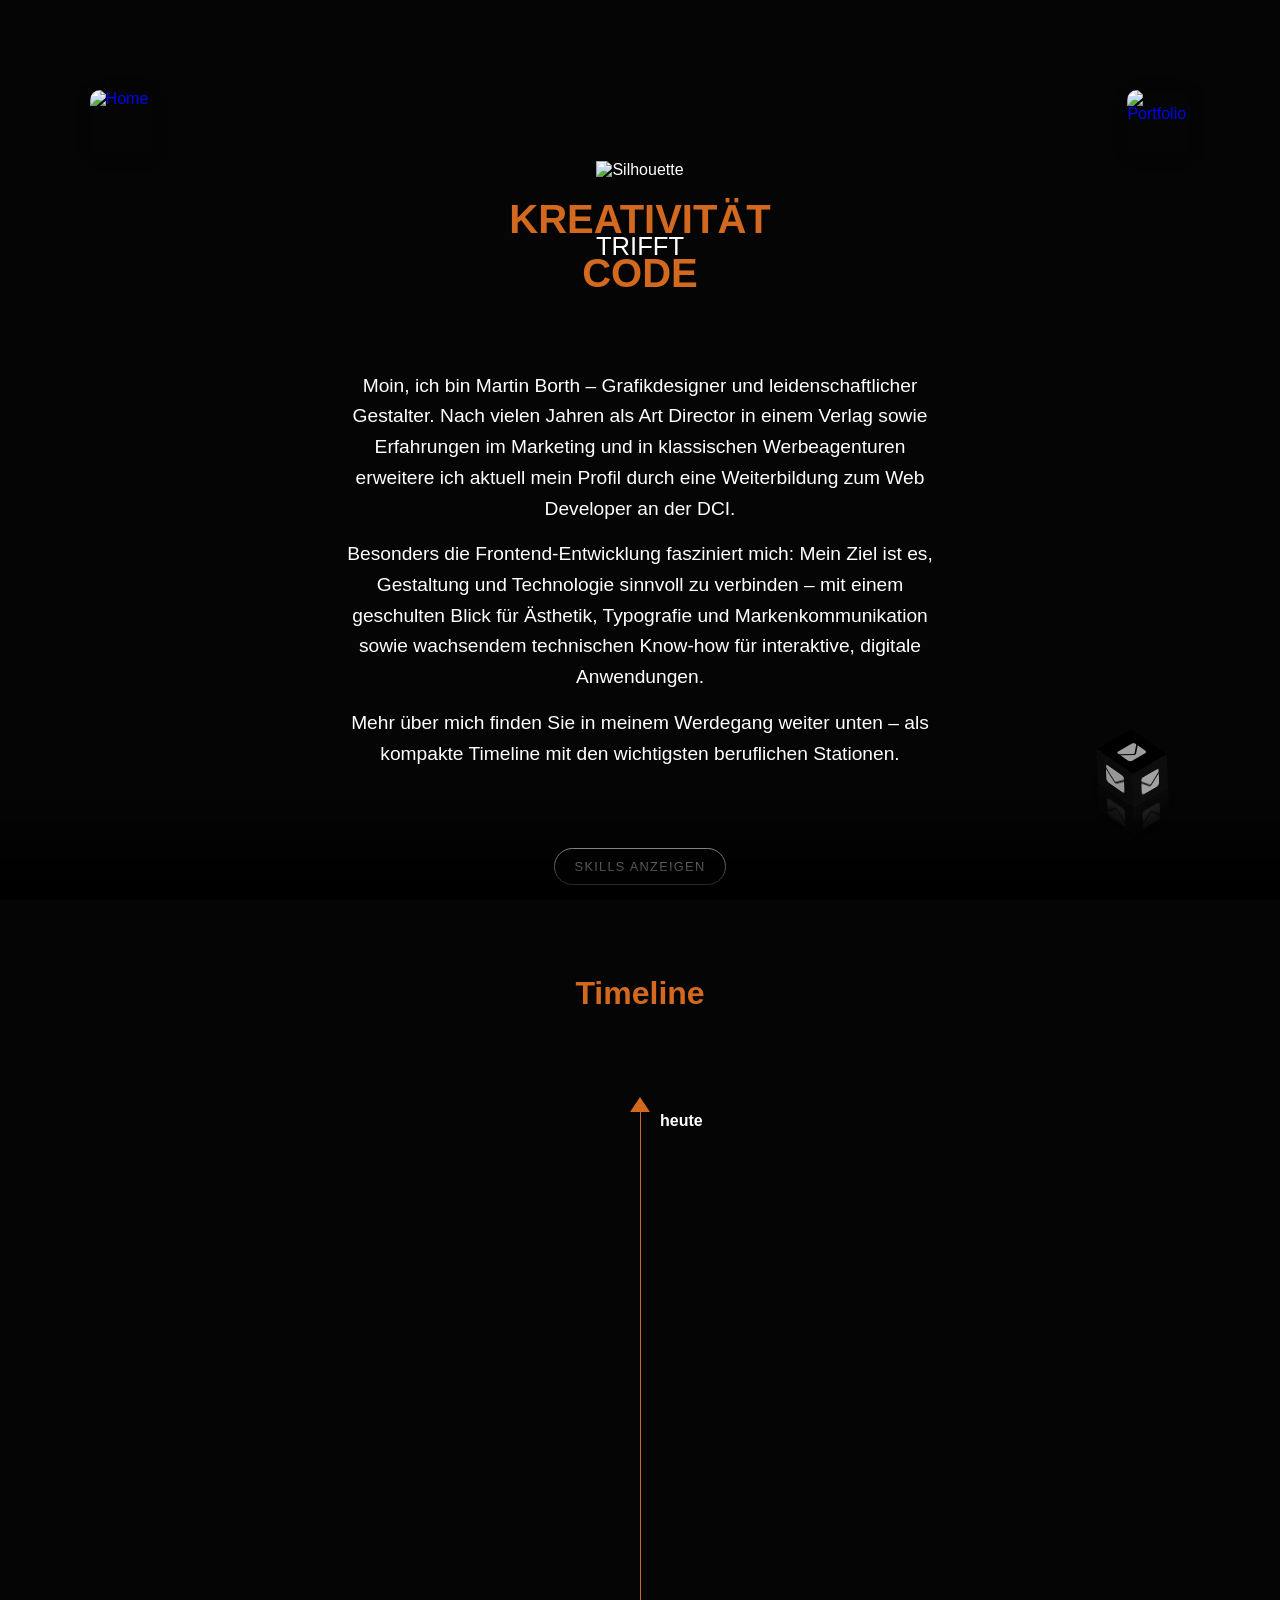
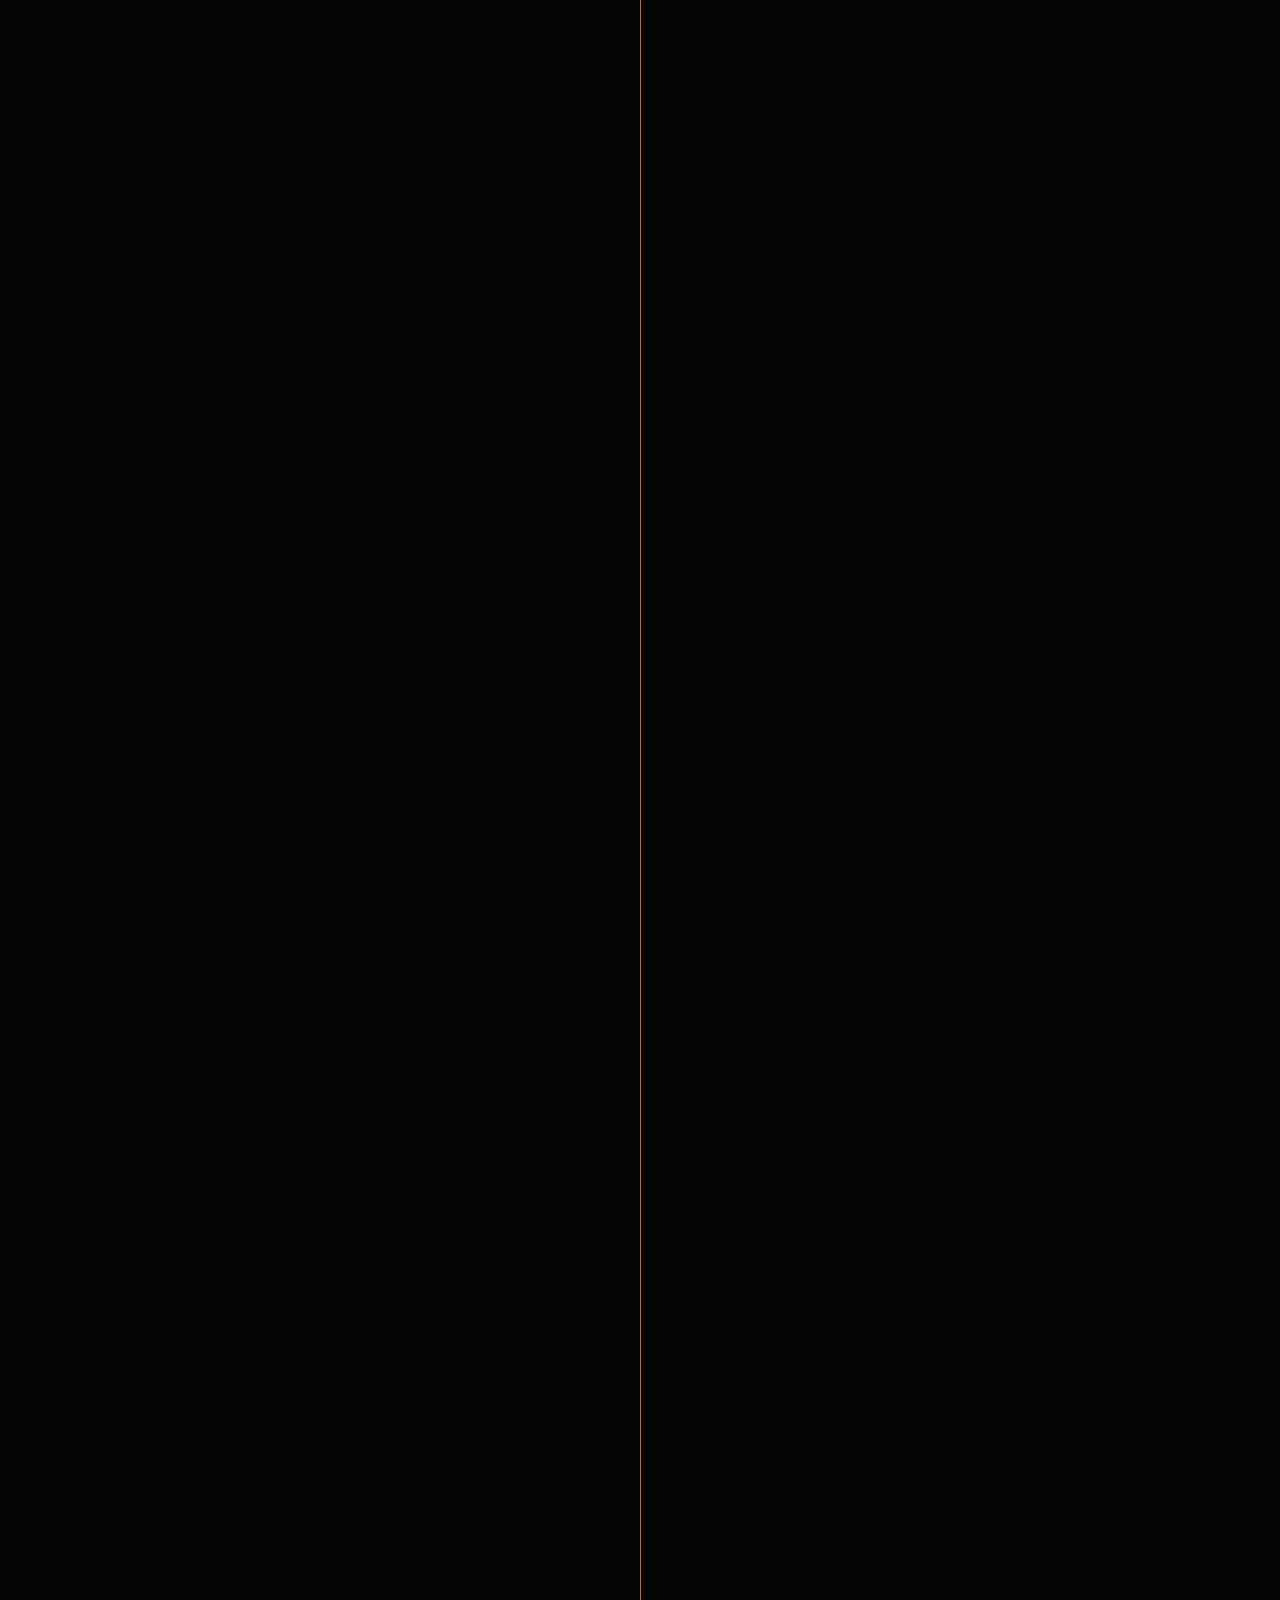
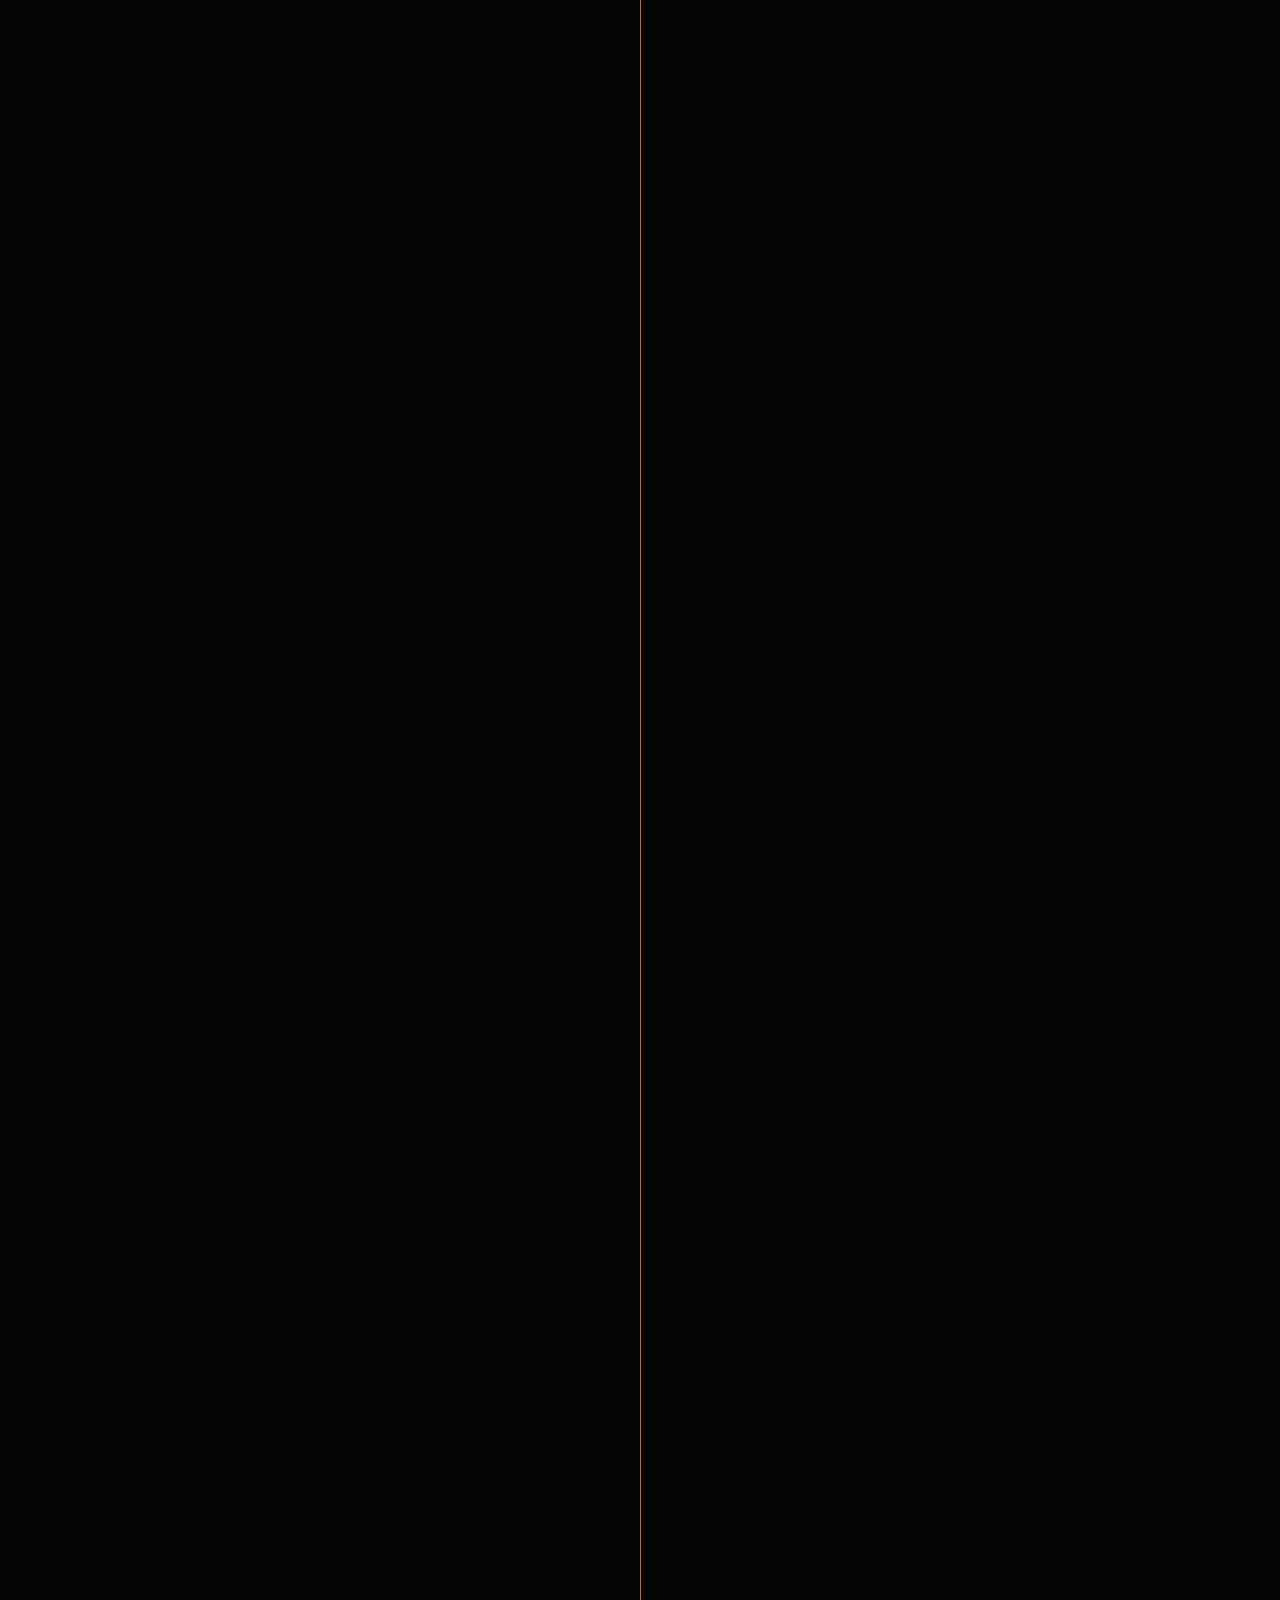
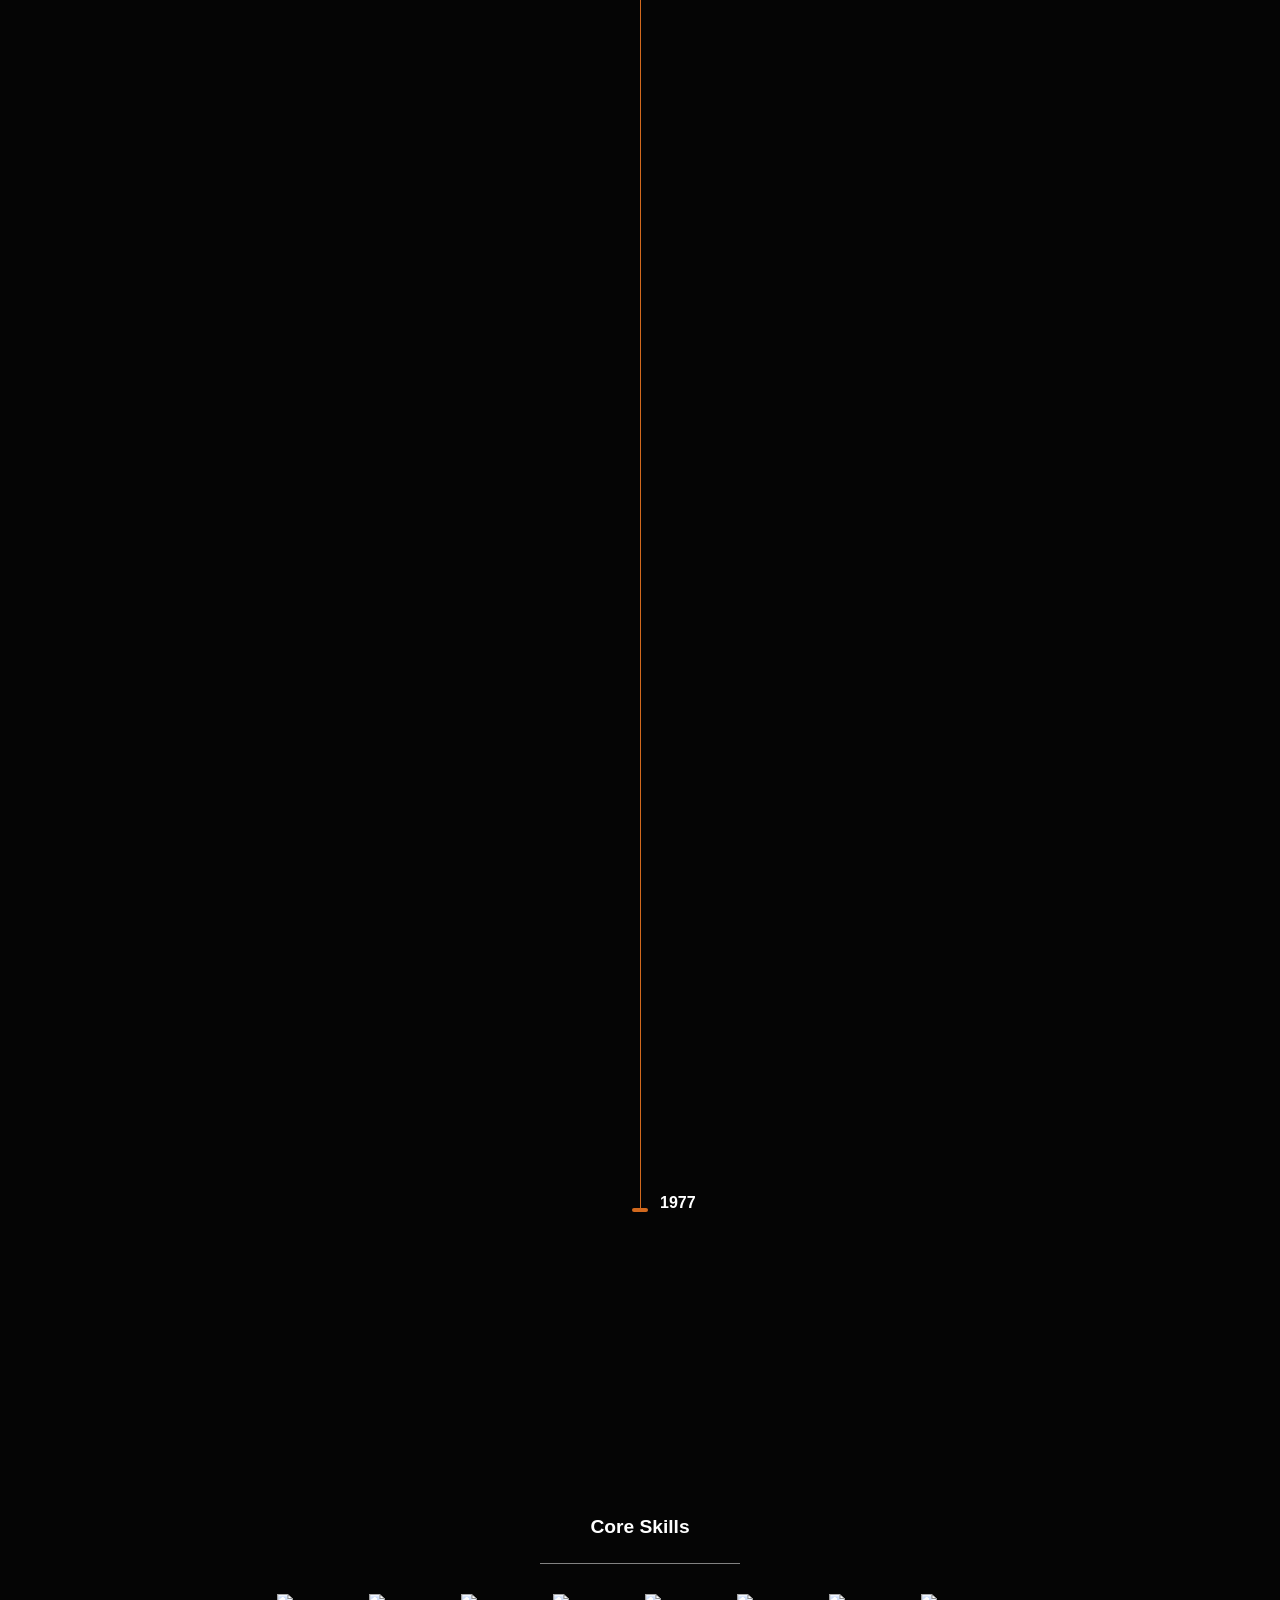
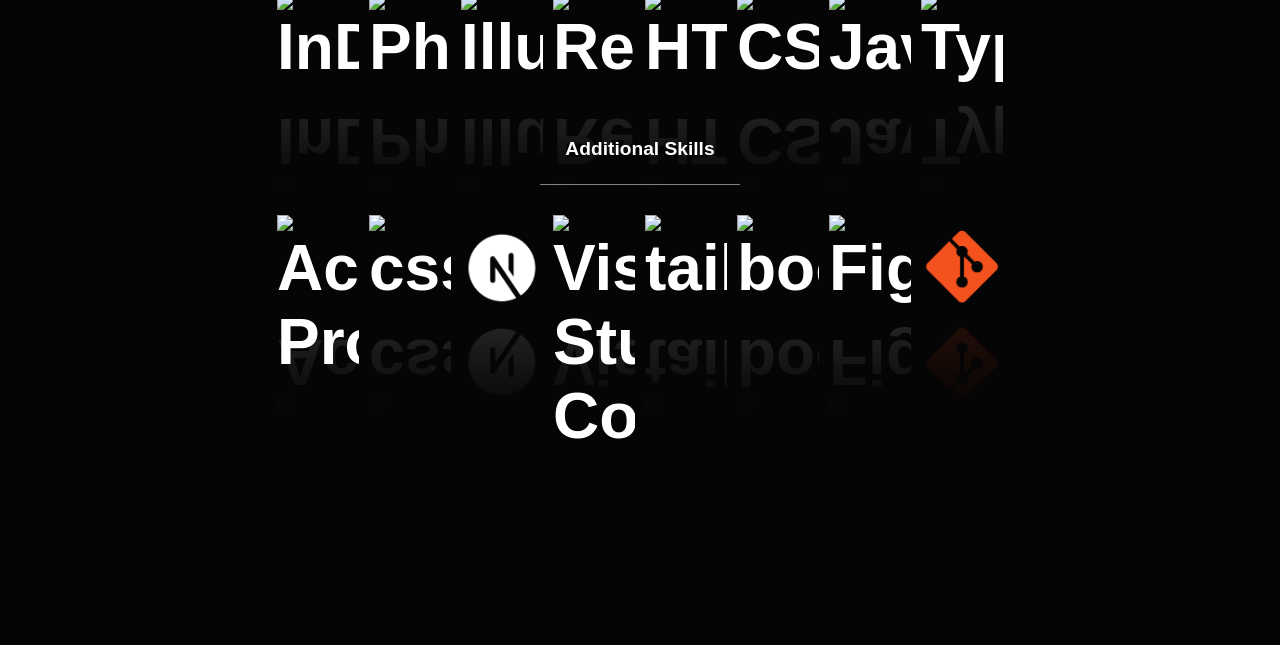
==== about.html @ bb8b51d9 "skills" ====
<!DOCTYPE html>
<html lang="de">

<head>
    <meta charset="UTF-8" />
    <meta name="viewport" content="width=device-width, initial-scale=1.0, maximum-scale=1.0, user-scalable=no">
    <title>Über mich</title>
    <link rel="stylesheet" href="about.css">
    <link href="https://fonts.googleapis.com/icon?family=Material+Icons" rel="stylesheet">
    <link rel="icon" type="image/png" href="assets/favicon.png" sizes="64x64">
    <link rel="stylesheet" href="https://cdnjs.cloudflare.com/ajax/libs/font-awesome/6.5.1/css/all.min.css">
    <script src="cursor-follower.js" defer></script>

</head>

<body>
    <header>
        <nav>
            <a href="index.html">
                <div class="corner-button top-left">
                    <img src="./assets/home-button.png" alt="Home" />
                </div>
            </a>
            <a href="portfolio.html">
                <div class="corner-button top-right">
                    <img src="./assets/portfolio-button.png" alt="Portfolio" />
                </div>
            </a>
        </nav>
    </header>
    <div class="about-header">
        <div class="silhouette-container">
            <img src="./assets/siluette.png" alt="Silhouette" style="width: 22%; height: auto;" />
            <i class="creative-icon material-icons"
                style="animation: bubble-up-right 3s ease-out 0.2s infinite;">brush</i>
            <i class="creative-icon material-icons"
                style="animation: bubble-up-left 2.8s ease-out 0.5s infinite;">palette</i>
            <i class="creative-icon material-icons"
                style="animation: bubble-up-center 3.2s ease-out 0.8s infinite;">lightbulb</i>
            <i class="creative-icon material-icons"
                style="animation: bubble-up-right 3.5s ease-out 1.1s infinite;">code</i>
            <i class="creative-icon material-icons"
                style="animation: bubble-up-left 2.9s ease-out 1.4s infinite;">design_services</i>
            <i class="creative-icon material-icons"
                style="animation: bubble-up-center 3.3s ease-out 1.7s infinite;">psychology</i>
            <i class="creative-icon material-icons"
                style="animation: bubble-up-right 3.1s ease-out 2.0s infinite;">auto_awesome</i>
            <i class="creative-icon material-icons"
                style="animation: bubble-up-left 3.4s ease-out 2.3s infinite;">emoji_objects</i>
            <i class="creative-icon material-icons"
                style="animation: bubble-up-right 2s ease-out 0.1s infinite; font-size: 20px;">brush</i>
            <i class="creative-icon material-icons"
                style="animation: bubble-up-left 1.8s ease-out 0.3s infinite; font-size: 18px;">palette</i>
            <i class="creative-icon material-icons"
                style="animation: bubble-up-center 2.2s ease-out 0.5s infinite; font-size: 22px;">lightbulb</i>
            <i class="creative-icon material-icons"
                style="animation: bubble-up-far-right 1.9s ease-out 0.7s infinite; font-size: 19px;">code</i>
            <i class="creative-icon material-icons"
                style="animation: bubble-up-far-left 2.1s ease-out 0.9s infinite; font-size: 21px;">design_services</i>
            <i class="creative-icon material-icons"
                style="animation: bubble-diagonal-right 1.7s ease-out 1.1s infinite; font-size: 17px;">psychology</i>
            <i class="creative-icon material-icons"
                style="animation: bubble-diagonal-left 2.3s ease-out 1.3s infinite; font-size: 23px;">auto_awesome</i>
            <i class="creative-icon material-icons"
                style="animation: bubble-up-right 1.6s ease-out 1.5s infinite; font-size: 16px;">emoji_objects</i>
            <i class="creative-icon material-icons"
                style="animation: bubble-up-left 2.4s ease-out 1.7s infinite; font-size: 24px;">create</i>
            <i class="creative-icon material-icons"
                style="animation: bubble-up-center 1.5s ease-out 1.9s infinite; font-size: 15px;">color_lens</i>
            <i class="creative-icon material-icons"
                style="animation: bubble-up-far-right 2.5s ease-out 2.1s infinite; font-size: 25px;">web</i>
            <i class="creative-icon material-icons"
                style="animation: bubble-up-far-left 1.4s ease-out 2.3s infinite; font-size: 14px;">devices</i>
            <i class="creative-icon material-icons"
                style="animation: bubble-diagonal-right 2.6s ease-out 2.5s infinite; font-size: 26px;">format_paint</i>
            <i class="creative-icon material-icons"
                style="animation: bubble-diagonal-left 1.3s ease-out 2.7s infinite; font-size: 13px;">camera</i>
            <i class="creative-icon material-icons"
                style="animation: bubble-up-right 2.7s ease-out 2.9s infinite; font-size: 27px;">photo_camera</i>
            <i class="creative-icon material-icons"
                style="animation: bubble-up-left 1.2s ease-out 3.1s infinite; font-size: 12px;">style</i>
            <i class="creative-icon material-icons"
                style="animation: bubble-up-center 2.8s ease-out 3.3s infinite; font-size: 28px;">layers</i>
            <i class="creative-icon material-icons"
                style="animation: bubble-up-far-right 1.1s ease-out 3.5s infinite; font-size: 11px;">architecture</i>
            <i class="creative-icon material-icons"
                style="animation: bubble-up-far-left 2.9s ease-out 3.7s infinite; font-size: 29px;">grid_view</i>
            <i class="creative-icon material-icons"
                style="animation: bubble-diagonal-right 1s ease-out 3.9s infinite; font-size: 10px;">view_quilt</i>
            <i class="creative-icon material-icons"
                style="animation: bubble-up-right 1.8s ease-out 0.2s infinite; font-size: 22px;">rocket_launch</i>
            <i class="creative-icon material-icons"
                style="animation: bubble-up-left 2.1s ease-out 0.4s infinite; font-size: 19px;">mood</i>
            <i class="creative-icon material-icons"
                style="animation: bubble-up-center 1.7s ease-out 0.6s infinite; font-size: 21px;">military_tech</i>
            <i class="creative-icon material-icons"
                style="animation: bubble-up-far-right 2.2s ease-out 0.8s infinite; font-size: 18px;">compost</i>
            <i class="creative-icon material-icons"
                style="animation: bubble-up-far-left 1.9s ease-out 1.0s infinite; font-size: 23px;">emoji_symbols</i>
            <i class="creative-icon material-icons"
                style="animation: bubble-diagonal-right 2.3s ease-out 1.2s infinite; font-size: 20px;">bomb</i>
            <i class="creative-icon material-icons"
                style="animation: bubble-diagonal-left 1.6s ease-out 1.4s infinite; font-size: 17px;">candlestick_chart</i>
            <i class="creative-icon material-icons"
                style="animation: bubble-up-right 2.4s ease-out 1.6s infinite; font-size: 24px;">fingerprint</i>
            <i class="creative-icon material-icons"
                style="animation: bubble-up-left 1.5s ease-out 1.8s infinite; font-size: 16px;">power_settings_new</i>
        </div>

        <h2 class="head1">KREATIVITÄT</h2>
        <h2 class="head2">TRIFFT</h2>
        <h2 class="head3">CODE</h2>
        <p class="text1">
            Moin, ich bin Martin Borth – Grafikdesigner und leidenschaftlicher Gestalter.
            Nach vielen Jahren als Art Director in einem Verlag sowie Erfahrungen im Marketing und in klassischen
            Werbeagenturen erweitere ich aktuell mein Profil durch eine Weiterbildung zum Web Developer an der DCI.
        </p>

        <p class="text2">
            Besonders die Frontend-Entwicklung fasziniert mich: Mein Ziel ist es, Gestaltung und Technologie sinnvoll zu
            verbinden – mit einem geschulten Blick für Ästhetik, Typografie und Markenkommunikation sowie wachsendem
            technischen Know-how für interaktive, digitale Anwendungen.
        </p>

        <p class="text3">
            Mehr über mich finden Sie in meinem Werdegang weiter unten – als kompakte Timeline mit den wichtigsten
            beruflichen Stationen.
        </p>

        <button id="skillsbtn" class="nav-button">Skills anzeigen</button>
    </div>
    <div class="button-container">
        <ul class="social-icons">
            <li style="--clr:#ffffff;">
                <a href="mailto:grafikmartin@gmail.com?subject=Anfrage%20von%20deiner%20Website" target="_blank">
                    <span><i class="fa-solid fa-envelope"></i></span>
                    <span><i class="fa-solid fa-envelope"></i></span>
                    <span><i class="fa-solid fa-envelope"></i></span>
                </a>
            </li>
        </ul>

    </div>

    <div class="email-tooltip">E-Mail</div>
    <div class="timeline-container">
        <h3 class="HeadlineTimeline">Timeline</h3>
        <div class="timeline">

            <div class="year-marker year-2025">heute</div>
            <div class="year-marker year-1977">1977</div>

            <!-- Karten auf der linken Seite -->

            <div class="timeline-card timeline-card-fixed card-left card-1">
                <h2>2024-2025</h2>
                <img src="assets/about/fill_200x200_bp1636363104_DCI__logo_wordmark_blue.png" style="width: 120px;"
                    class="dci-logo">
                <p style="margin-top: 10px;"> <strong>Ausbildung zum Web Developer</strong><br> <span
                        style="color: rgba(255, 255, 255, 0.5);">
                        DCI – Digital Career Institute GmbH, Vulkanstraße 1, 10367 Berlin<br>
                    </span><br>Derzeit absolviere ich eine 14-monatige Weiterbildung in Webentwicklung mit
                    Fokus auf HTML, CSS, JavaScript, React, Node.js und Datenbanken. Zusätzlich erweitere ich meine
                    Kenntnisse in Backend-Entwicklung, DevOps, Soft Skills und Englisch – mit dem
                    Ziel, Design und Technologie nachhaltig zu verbinden.</p>
            </div>

            <div class="timeline-card timeline-card-fixed card-left card-3">
                <h2>2004-2021</h2>
                <img src="assets/about/go-presse.png" style="width: 120px;border-radius: 5px" class="go!-presse-logo">
                <p style="margin-top: 10px;"><strong>Art Director | Grafikdesign für Printmedien</strong><br>


                    <span style="color: rgba(255, 255, 255, 0.5);">
                        go! pressebüro & verlag gmbh <br> (vereinfacht
                        go! presse) <br>Rothenbaumchaussee 27, 20148 Hamburg<br>
                    </span><br>
                    2004 begann ich als Grafikdesigner bei go!&nbsp;presse, einem Verlag, der sich auf hochwertige
                    Kundenmagazine im Luxussegment spezialisiert hat.
                    später zum Art Director auf und übernahm die Leitung der Grafikabteilung. Während meiner 17 Jahre
                    dort war ich verantwortlich für die Gestaltung und Umsetzung unterschiedlichster Printprodukte – von
                    redaktionellen Magazinen bis zu eigenständigen Produktlinien. Zu meinen Aufgaben gehörten: <br>
                    • Konzeption, Layout und Reinzeichnung von Kunden- und Kioskpublikationen <br>
                    • Fotografie (Produkte, Events, redaktionelle Inhalte) <br>
                    • Entwicklung kompletter Markenauftritte: CI, Verpackung, Printprodukte <br>
                    • Bildbearbeitung und Druckvorbereitung <br>
                    • Gestaltung von Werbemitteln und Sonderpublikationen <br>
                    • Strategische Verantwortung für die visuelle Markenführung <br>
                    • Organisation interner Abläufe, Zeitmanagement und Produktionsplanung <br>
                    • Leitung im Zeitmanagment <br>
                    Ein besonderes Highlight war meine Arbeit an der SAVOIR-VIVRE, einem bundesweit vertriebenen Genuss-
                    und Reisemagazin, für das ich sowohl gestalterisch als auch konzeptionell maßgeblich
                    GTAverantwortlich war. Diese Position hat mein
                    kreatives, technisches und organisatorisches Profil entscheidend geprägt.
                </p>
            </div>

            <div class="timeline-card timeline-card-fixed card-left card-5">
                <h2>2000-2003</h2>
                <img src="assets/about/1603969096.exhibitor.htk-academy.jpg" style="width: 120px;border-radius: 5px"
                    class="htk-logo">
                <p style="margin-top: 10px;"><b>Grafik-Design-Student</b> <br>


                    <span style="color: rgba(255, 255, 255, 0.5);">
                        Hamburger Technische Kunstschule,
                        Oehleckerring 32, 22419 Hamburg.<br>

                        (früher Adenauerallee 32)<br>
                    </span><br>
                    In meinem Grafikdesign-Studium für Kommunikation und
                    Illustration setzte ich mich intensiv mit visueller Gestaltung auseinander. Ich lernte,
                    konzeptionell zu denken, starke Designs zu entwickeln und Botschaften visuell klar zu kommunizieren.

                    Der Fokus lag auf Typografie, Layout, Corporate Design, Illustration und digitaler Mediengestaltung.
                    Ich arbeitete mit verschiedenen Gestaltungsprogrammen, entwickelte Markenidentitäten und gestaltete
                    Print- sowie digitale Medien.

                    Im Bereich Illustration experimentierte ich mit verschiedenen Techniken – von Handzeichnung bis zur
                    digitalen Umsetzung. Kreative Konzepte und Storytelling spielten dabei eine große Rolle.

                    Neben praktischen Projekten beschäftigte ich mich mit Designtheorie, Wahrnehmungspsychologie und
                    Medientechnik. Durch regelmäßige Präsentationen und Feedbackrunden entwickelte ich meine
                    gestalterischen Fähigkeiten und mein Verständnis für visuelle Kommunikation kontinuierlich weiter.
                </p>
            </div>

            <div class="timeline-card timeline-card-fixed card-left card-7">
                <h2>1997-1998</h2>
                <img src="assets/about/bw-logo-auf-blau.png" style="width: 150px;border-radius: 5px" class="bw-logo">
                <p style="margin-top: 10px;"><b>Wehrdienst</b> <br><br> Während meines 10-monatigen Wehrdienstes bei der
                    Bundeswehr war ich auf dem Fliegerhorst Laage beim Jagdgeschwader 73 „Steinhoff“ stationiert . Dort
                    hatte ich die Gelegenheit, für die Geschwaderzeitschrift zu arbeiten und ein großes Bühnenbild für
                    einen Offiziersball zu malen.</p>
            </div>

            <div class="timeline-card timeline-card-fixed card-left card-9" style="width: 280px;">
                <h2>bis 1994</h2>
                <img src="assets/about/DEU_Stralsund_COA.svg.png" style="width: 75px;" class="stralsund-wappen">
                <p style="margin-top: 10px;"> <b>Kind- und Schulzeit</b> <br>
                    <span style="color: rgba(255, 255, 255, 0.5);">
                        Stralsund
                    </span><br>
                    <br>Ich wuchs in Stralsund auf – einer Stadt, die ich bis heute als die schönste der Welt betrachte.
                    Meine Kindheit in den letzten Jahren der DDR war geprägt von einem besonderen Lebensgefühl, in dem
                    Gemeinschaft, Kreativität im Alltag und ein bewusster Umgang mit Ressourcen selbstverständlich
                    waren. Die Wendezeit habe ich bewusst miterlebt – mit all ihren Veränderungen und neuen
                    Möglichkeiten. Nach meiner Realschule war für mich klar: Ich möchte neue Wege gehen und meine
                    kreative Leidenschaft weiterverfolgen.
                </p>
            </div>

            <!-- Karten auf der rechten Seite -->
            <div class="timeline-card timeline-card-fixed card-right card-2">
                <h2>2021-2024</h2>
                <img src="assets/about/areto_Punktlogo-weiss-rot-rgb-2000x529-1.png" style="width: 100px;"
                    class="areto-logo">
                <p style="margin-top: 10px;"><b>Marketing Manager</b><br>

                    <span style="color: rgba(255, 255, 255, 0.5);">
                        areto consulting gmbh, <br>Schanzenstraße 6-20, 51063 Köln <br>
                    </span><br>
                    Bei areto – einem BI-Beratungsunternehmen – war ich im Marketingteam für die Gestaltung CI-konformer
                    Kommunikationsmittel zuständig – von Print bis
                    Digital.
                    Aufgaben: <br>

                    • Entwicklung und Pflege der Corporate Identity für die gesamte Firmengruppe <br> • Gestaltung von
                    Eventgrafiken, Präsentationen, Merchandising-Artikeln <br> • Umsetzung von Designkonzepten für
                    Print,
                    Digital & Social Media • Gestaltung von Eventgrafiken,
                    Präsentationen, Merchandising-Artikeln <br> • Umsetzung von Designkonzepten für Print, Digital &
                    Social Media <br> • Unterstützung strategischer Markenentscheidungen durch visuelle Konzepte</span>
                </p>
            </div>

            <div class="timeline-card timeline-card-fixed card-right card-4">
                <h2>2004</h2>
                <img src="assets/about/go_agentur_f_r_integriertes_marketing_ag_logo.jpeg"
                    style="width: 120px;border-radius: 5px" class="go!-agentur-logo">
                <p style="margin-top: 10px;"><b>Junjor Grafiker</b> <br>
                    <span style="color: rgba(255, 255, 255, 0.5);">
                        go! agentur für integriertes marketing,
                        Friedensallee 120, 22763 Hamburg <br>
                    </span><br>
                    In einer klassischen Werbeagentur war ich für die visuelle Umsetzung kreativer Konzepte
                    verantwortlich. <br>
                    Aufgaben: <br>
                    • Gestaltung von Anzeigen, Broschüren, Flyern, Plakaten und digitalen Werbemitteln
                    • Layoutentwicklung gemäß bestehender Corporate Designs
                </p>
            </div>
            <div class="timeline-card timeline-card-fixed card-right card-6">
                <h2>1999-2000</h2>
                <img src="assets/about/Bildschirmfoto vom 2025-03-08 13-57-48.png"
                    style="width: 150px;border-radius: 5px; border: 1px solid rgb(255, 255, 255, 0.5);"
                    class="wp-agentur-logo">
                <p style="margin-top: 10px;"><b>Mediengestalter</b> <br> <span style="color: rgba(255, 255, 255, 0.5);">
                        WP Werbung, <br>Jasmunder Str. 8, <br> 18551 Lohme
                        (auf
                        Rügen)
                    </span><br><br>
                    In dieser Werbeagentur sammelte ich erste berufliche Erfahrungen in klassischem Grafikdesign und
                    Werbetechnik. <br>
                    Aufgaben: <br>
                    • Gestaltung von Speisekarten, Broschüren, Flyern
                    • Entwicklung von Werbemitteln (Banner, Fahrzeugbeschriftung, Schilder) <br>
                    • Erstellung von Druckdaten und Begleitung der Produktion
                    • Mitarbeit bei der Montage von Werbeflächen vor Ort</p>
            </div>

            <div class="timeline-card timeline-card-fixed card-right card-8">
                <h2>1994-1997</h2>
                <a href="https://www.bsz-eoplauen.de/" target="_blank" rel="noopener noreferrer">
                    <img src="assets/about/bsz-eoplauen.png" style="width: 150px; border-radius: 5px;"
                        class="eo-plauen-logo">
                </a>

                <p style="margin-top: 10px;"> <b> Ausbildung GTA / Schüler</b> <br> <span
                        style="color: rgba(255, 255, 255, 0.5);">
                        BSZ eo Plauen, <br> Uferstraße 8, 08527 Plauen
                    </span><br><br>
                    Ich absolvierte die Ausbildung zum Gestaltungstechnischen Assistenten (GTA) – Schwerpunkt Grafik
                    an einer Berufsfachschule. Während der Ausbildung erlernte ich Typografie, die Grundlagen
                    Layoutgestaltung des sowie Grafikdesigns, digitale und klassische Illustration. Ein besonderer
                    Fokus lag auf der Mediengestaltung für Print und digitale Anwendungen, einschließlich
                    Bildbearbeitung,
                    Druckvorstufe und Corporate Design. Zudem erhielt ich eine fundierte Ausbildung in Drucktechnik,
                    Werbegestaltung und visueller Kommunikation. An derselben Schule war ich zudem Schüler des
                    Fachabiturs mit dem Schwerpunkt Gestaltung, wodurch ich mein theo-
                    retisches Wissen in Design und Medien vertiefen konnte.<br></p>
            </div>

            <div class="timeline-card timeline-card-fixed card-right card-10"
                style="width: 280px; border: 1px solid rgb(255, 255, 255, 0.5);">
                <h2>1977</h2>
                <img src="assets/about/Flag_of_East_Germany.svg.png"
                    style="width: 150px; border-radius: 5px;  border: 1px solid rgb(255, 255, 255, 0.5);"
                    class="ddr-fahne"><br>
                <span>
                    <p style="color: rgba(255, 255, 255, 0.5); display: inline-block;">Guben
                        (Brandenburg), <br>Wohnort war bis 1984 Cottbus </p>
                </span><br><br>

                <p>Geboren in eine spannende Zeit.</p>
            </div>

        </div>
    </div>


    <section class="skills-section">



        <h3 class="skills-text">Core Skills</h3>
        <div class="skills">

            <div class="box" id="Logo1"><span><img src="./assets/techniken/InDesign.png" alt="InDesign"></span>
            </div>
            <div class="box" id="Logo2"><span><img src="./assets/techniken/PhotoShop.png " alt="PhotoShop"></span>
            </div>
            <div class="box" id="Logo3"><span><img src="./assets/techniken/Illustrator.png" alt="Illustrator"></span>
            </div>
            <div class="box" id="Logo4"><span><img src="./assets/techniken/react.png" alt="React"></span>
            </div>
            <div class="box" id="Logo5"><span><img src="./assets/techniken/html.png" alt="HTML"></span></div>
            <div class="box" id="Logo6"><span><img src="./assets/techniken/css.png" alt="CSS"></span></div>
            <div class="box" id="Logo7"><span><img src="./assets/techniken/Javascript.png" alt="Javascript"></span>
            </div>
            <div class="box" id="Logo8"><span><img src="./assets/techniken/typerscript.png" alt="TypeScript"></span>
            </div>
        </div>

        <h3 class="skills-text">Additional Skills</h3>
        <div class="skills">
            <div class="box" id="Logo9"><span><img src="./assets/techniken/acrobatPro.png" alt="Acrobat Pro"></span></div>
            <div class="box" id="Logo10"><span><img src="./assets/techniken/vite.png " alt="css"></span></div>
            <div class="box" id="Logo11"><span><img src="./assets/techniken/icons8-nextjs.png" alt="next.js"></span>
            </div>
            <div class="box" id="Logo12"><span><img src="./assets/techniken/VSCode.png" alt="Visual Studio Code"></span>
            </div>
            <div class="box" id="Logo13"><span><img src="./assets/techniken/tailwind.png" alt="tailwind"></span>
            </div>
            <div class="box" id="Logo14"><span><img src="./assets/techniken/bootstrap.png" alt="bootstrap"></span>
            </div>
            <div class="box" id="Logo15"><span><img src="./assets/techniken/figma.png" alt="Figma"></span></div>
            <div class="box" id="Logo16"><span><img src="./assets/techniken/git.webp" alt="Git"></span>
            </div>
        </div>
        <div id="description-container" class="description-container"></div>

    </section>


    <!-- Farbverlauf am unteren Rand (außerhalb des Timeline-Containers) -->
    <div class="bottom-gradient"></div>

    <script>
        document.addEventListener('DOMContentLoaded', function () {
            const cards = document.querySelectorAll('.timeline-card');

            function checkScroll() {
                cards.forEach(card => {
                    const cardTop = card.getBoundingClientRect().top;
                    const cardBottom = card.getBoundingClientRect().bottom;
                    const windowHeight = window.innerHeight;

                    // Karte wird sichtbar, wenn sie im sichtbaren Bereich ist
                    if (cardTop < windowHeight * 0.85 && cardBottom > 0) {
                        if (card.classList.contains('card-left')) {
                            card.classList.remove('hidden');
                            card.classList.add('visible');
                        } else if (card.classList.contains('card-right')) {
                            card.classList.remove('hidden');
                            card.classList.add('visible');
                        }
                    } else {
                        // Karte wird ausgeblendet, wenn sie außerhalb des sichtbaren Bereichs ist
                        if (card.classList.contains('visible')) {
                            if (card.classList.contains('card-left')) {
                                card.classList.remove('visible');
                                card.classList.add('hidden');
                            } else if (card.classList.contains('card-right')) {
                                card.classList.remove('visible');
                                card.classList.add('hidden');
                            }
                        }
                    }
                });
            }

            // Initial check und bei jedem Scroll-Event
            checkScroll();
            window.addEventListener('scroll', checkScroll);
        });

        document.addEventListener('DOMContentLoaded', function () {
            const skillsButton = document.getElementById('skillsbtn');

            if (skillsButton) {
                skillsButton.addEventListener('click', function () {
                    // Die skills-section finden
                    const skillsSection = document.querySelector('.skills-section');

                    if (skillsSection) {
                        // Smooth-Scroll zur skills-section
                        skillsSection.scrollIntoView({
                            behavior: 'smooth',
                            block: 'start'
                        });
                    }
                });
            }
        });
        document.addEventListener('DOMContentLoaded', function () {
            const cards = document.querySelectorAll('.timeline-card');

            // Erzwinge die Breite für alle Karten
            cards.forEach(card => {
                // Breite nur auf Desktop-Geräten setzen
                if (window.innerWidth > 767) {
                    card.style.width = '280px';
                }
                // Text-Ausrichtung beibehalten
                if (card.classList.contains('card-left')) {
                    card.style.textAlign = 'right';
                } else {
                    card.style.textAlign = 'left';
                }
            });

            // Nur die ersten beiden Karten initial anzeigen
            cards[0].style.opacity = '1';
            cards[1].style.opacity = '1';

            // Funktion zum Überprüfen, ob ein Element im Viewport ist
            function isElementInViewport(el) {
                const rect = el.getBoundingClientRect();
                return (
                    rect.top >= 0 &&
                    rect.top <= (window.innerHeight || document.documentElement.clientHeight) * 0.8
                );
            }

            // Letzte bekannte Scroll-Position
            let lastScrollTop = 0;

            // Funktion zum Anzeigen oder Ausblenden der Karten, je nach Scroll-Richtung
            function checkCards() {
                const st = window.pageYOffset || document.documentElement.scrollTop;

                cards.forEach(card => {
                    if (isElementInViewport(card)) {
                        card.style.opacity = '1';
                    } else {
                        // Karte ausblenden, wenn sie nicht mehr im Viewport ist
                        card.style.opacity = '0';
                    }
                });

                // Aktuelle Scroll-Position für den nächsten Aufruf speichern
                lastScrollTop = st <= 0 ? 0 : st;
            }

            // Event-Listener für das Scrollen
            window.addEventListener('scroll', checkCards);

            // Initial prüfen
            checkCards();
        });
        document.querySelectorAll('.box').forEach((box, index, boxes) => {
            box.addEventListener('mouseover', () => {
                boxes.forEach((b, i) => {
                    const className = i < index ? 'prev' : i === index ? 'hovered' : 'next';
                    b.classList.remove('prev', 'next', 'hovered');
                    b.classList.add(className);
                });
            });
            box.addEventListener('mouseleave', () => {
                boxes.forEach((b) => b.classList.remove('prev', 'next', 'hovered'));
            });
        });
        document.addEventListener('DOMContentLoaded', function () {
            // Beschreibungstexte für jedes Logo mit fett formatierten Überschriften
            const descriptions = {
                // Core Skills
                'Logo1': '<strong>Adobe InDesign</strong><br>Professionelle Desktop-Publishing-Software für die Erstellung von Printmedien und digitalen Publikationen. Bietet umfassende Layout-Funktionen für Magazine, Bücher, Broschüren und andere Drucksachen mit präziser Typografie-Kontrolle, Stilvorlagen und erweiterten Funktionen für mehrseitige Dokumente.',

                'Logo2': '<strong>Adobe Photoshop</strong><br>Branchenführende Bildbearbeitungssoftware für die professionelle Bearbeitung, Retusche und Komposition digitaler Bilder. Bietet leistungsstarke Tools für Fotobearbeitung, digitale Malerei, Grafikdesign und 3D-Modellierung mit umfangreichen Ebenen-Funktionen, Filtern und nicht-destruktiven Bearbeitungstechniken.',

                'Logo3': '<strong>Adobe Illustrator</strong><br>Vektorbasierte Grafiksoftware für die Erstellung von Logos, Icons, Typografie, Illustrationen und komplexen Designs. Ermöglicht die Erstellung skalierbarer Grafiken ohne Qualitätsverlust für Print- und Digitalmedien mit präzisen Zeichenwerkzeugen, umfangreichen Typografie-Optionen und fortschrittlichen Farbmanagement-Funktionen.',

                'Logo4': '<strong>Adobe Acrobat Pro</strong><br>Umfassende PDF-Lösung für die Erstellung, Bearbeitung und Verwaltung von PDF-Dokumenten. Bietet professionelle Tools zum Konvertieren, Bearbeiten, Kommentieren und Schützen von PDF-Dateien, sowie Funktionen für elektronische Unterschriften, Formularerstellung und die Optimierung von Dokumenten für digitale und gedruckte Ausgabe.',

                'Logo5': '<strong>HTML (HyperText Markup Language)</strong><br>Die Grundlage des Webs und wird verwendet, um die Struktur von Webseiten zu definieren. Es arbeitet mit Tags, die den Browser anweisen, wie Inhalte darzustellen sind.',

                'Logo6': '<strong>CSS (Cascading Style Sheets)</strong><br>Zuständig für das Styling von Webseiten. Es macht Webseiten optisch ansprechend durch Farben, Layouts, Schriftarten und Animationen.',

                'Logo7': '<strong>JavaScript</strong><br>Eine Programmiersprache, die Webseiten interaktiv macht. Es ermöglicht Funktionen wie dynamische Inhalte, Benutzereingaben und Animationen.',

                'Logo8': `
<strong>Visual Studio Code</strong><br> Ein plattformübergreifender, von Microsoft entwickelter Code-Editor, der durch seine Erweiterbarkeit und Benutzerfreundlichkeit besticht. Visual Studio Code revolutioniert die Entwicklungsprozesse mit integrierten Debug-Tools, Git- und Terminal-Integration sowie einem lebendigen Ökosystem an Erweiterungen. Durch intelligente Code-Vervollständigung und Syntax-Hervorhebung unterstützt es ein produktives Arbeiten bei gleichzeitiger Wartbarkeit des Codes.`,

                // Additional Skills  
                'Logo9': '<strong>React</strong><br>Eine von Facebook entwickelte JavaScript-Bibliothek für den Aufbau von Benutzeroberflächen. React revolutioniert die Web-Entwicklung durch seinen komponentenbasierten Ansatz, der die Erstellung wiederverwendbarer UI-Elemente ermöglicht. Mit dem virtuellen DOM optimiert React die Rendering-Performance und fördert die Entwicklung reaktiver, zustandsgesteuerter Anwendungen bei gleichzeitiger Wartbarkeit des Codes.',

                'Logo10': '<strong>Vite</strong><br>Ein modernes Frontend-Build-Tool, das die Entwicklererfahrung durch blitzschnelle Startzeiten und sofortiges Hot Module Replacement transformiert. Vite nutzt native ES-Module, um die Entwicklungsumgebung zu beschleunigen, während es für die Produktion optimierte Builds mit Rollup generiert. Es unterstützt von Haus aus TypeScript, JSX, CSS und mehr, mit einem Plugin-System für erweiterte Anpassungen.',

                'Logo11': '<strong>Next.js</strong><br> Next.js ist ein React-Framework für die Webentwicklung, das Funktionen wie serverseitiges Rendern (SSR) und statische Seitengenerierung (SSG) ermöglicht. Es optimiert die Performance durch schnelles Laden der Seiten und verbessert die Suchmaschinenoptimierung (SEO). Next.js vereinfacht die Entwicklung durch eine dateibasierte Routing-Struktur und bietet eine hervorragende Developer Experience mit Hot Module Replacement.',

                'Logo12': '<strong>TypeScript</strong><br>Eine von Microsoft entwickelte Erweiterung von JavaScript, die statische Typisierung hinzufügt. TypeScript verbessert die Code-Qualität und Wartbarkeit durch frühzeitige Fehlererkennung, bessere Entwicklerwerkzeuge und Intellisense-Unterstützung. Es kompiliert zu lesbarem JavaScript und integriert sich nahtlos in moderne Entwicklungs-Workflows, während es fortschrittliche Konzepte wie Interfaces, Generics und Enums bereitstellt.',


                'Logo13': '<strong>Tailwind CSS</strong><br>Ein Utility-first CSS-Framework, das die Webentwicklung durch einen komponentenbasierten Ansatz revolutioniert. Anstatt vordefinierte Komponenten zu bieten, stellt Tailwind Low-Level-Utility-Klassen bereit, die direkt im HTML angewendet werden können. Dies beschleunigt die Entwicklung, reduziert die CSS-Dateigröße durch PurgeCSS und ermöglicht hochgradig anpassbare Designs ohne das Schreiben von Custom CSS.',

                'Logo14': '<strong>Bootstrap</strong><br>Das weltweit beliebteste Framework für responsive, mobile-first Webentwicklung. Bootstrap bietet ein umfassendes Paket aus HTML, CSS und JavaScript-Komponenten, die sofort einsatzbereit sind. Mit seinem Grid-System, vorgefertigten UI-Komponenten und JavaScript-Plugins beschleunigt es die Entwicklung konsistenter, professioneller Websites, die auf allen Geräten gut funktionieren.',

                'Logo15': '<strong>Figma</strong><br>Eine cloud-basierte Design- und Prototyping-Plattform für UI/UX-Design. Figma revolutioniert die Zusammenarbeit im Designprozess durch Echtzeit-Kollaboration, browserbasierte Zugänglichkeit und plattformübergreifende Verfügbarkeit. Es bietet leistungsstarke Werkzeuge für Interface-Design, Prototyping, Design-Systeme und nahtlosen Übergang von Design zur Entwicklung durch Inspektionsfunktionen und Entwickler-Handoff.',

                'Logo16': '<strong>Git</strong><br>Ein verteiltes Versionskontrollsystem, das die Entwicklung und Zusammenarbeit an Software-Projekten revolutioniert hat. Git ermöglicht es Entwicklern, Änderungen am Code zu verfolgen, verschiedene Versionen zu verwalten und nahtlos im Team zu arbeiten. Mit Features wie Branching, Merging und dezentraler Architektur ist Git unverzichtbar für moderne Softwareentwicklung und ermöglicht sichere Code-Verwaltung und effiziente Teamkollaboration.'

            };

            const boxes = document.querySelectorAll('.box');
            const descriptionContainer = document.getElementById('description-container');
            let hoverTimeout;

            boxes.forEach(box => {
                // Wenn die Maus über ein Logo fährt
                box.addEventListener('mouseenter', function () {
                    const logoId = this.id;
                    const description = descriptions[logoId];

                    // Vorherigen Timeout löschen, falls vorhanden
                    if (hoverTimeout) clearTimeout(hoverTimeout);

                    // Nach 500ms den Text anzeigen
                    hoverTimeout = setTimeout(() => {
                        descriptionContainer.innerHTML = description; // Verwende innerHTML statt textContent für HTML-Tags
                        descriptionContainer.classList.add('visible');
                    }, 500);
                });

                // Wenn die Maus das Logo verlässt
                box.addEventListener('mouseleave', function () {
                    // Vorherigen Timeout löschen, falls vorhanden
                    if (hoverTimeout) clearTimeout(hoverTimeout);

                    // Text ausblenden
                    descriptionContainer.classList.remove('visible');

                    // Nach der Übergangszeit den Text leeren
                    setTimeout(() => {
                        if (!descriptionContainer.classList.contains('visible')) {
                            descriptionContainer.innerHTML = '';
                        }
                    }, 500);
                });
            });
        });






        // Mobile Card-Breite anpassen
        document.addEventListener('DOMContentLoaded', function () {
            // Prüfen ob Mobilgerät (unter 450px)
            function adjustMobileCards() {
                const cards = document.querySelectorAll('.timeline-card, .timeline-card-fixed');

                if (window.innerWidth <= 450) {
                    // Für Motorola Z Play und ähnliche Geräte
                    cards.forEach(card => {
                        card.style.width = '100px';
                        card.style.maxWidth = '100px';
                        card.style.padding = '5px';
                    });

                    // Test-Indikator
                    const timeline = document.querySelector('.timeline');
                    if (timeline && timeline.before) {
                        timeline.style.setProperty('--before-color', 'red');
                    }

                    console.log('Mobile Card-Breite angepasst auf 100px');
                } else if (window.innerWidth <= 360) {
                    // Noch kleinere Geräte
                    cards.forEach(card => {
                        card.style.width = '90px';
                        card.style.maxWidth = '90px';
                        card.style.padding = '4px';
                    });
                    console.log('Mobile Card-Breite angepasst auf 90px');
                }
            }

            // Initial ausführen
            adjustMobileCards();

            // Bei Größenänderung ausführen
            window.addEventListener('resize', adjustMobileCards);
        });
    </script>
</body>

</html>
---- about.css ----
/* =========================================================
   1. GLOBAL RESET & BASIS
   ========================================================= */
* {
  margin: 0;
  padding: 0;
  box-sizing: border-box;
  max-width: 100%;
  user-select: none;
}

html {
  scrollbar-width: none;
  /* Firefox */
  -ms-overflow-style: none;
  /* IE and Edge */
  scroll-behavior: smooth;
}

html::-webkit-scrollbar {
  display: none;
}

body {
  background-color: rgb(5, 5, 5);
  color: white;
  font-family: Arial, sans-serif;
  position: relative;
  overflow-x: hidden;
  /* Scrollbalken für Firefox, IE, Edge ausblenden */
  scrollbar-width: none;
  -ms-overflow-style: none;
}

/* Versteckt den Scrollbalken für Chrome, Safari und Opera */
body::-webkit-scrollbar {
  display: none;
}


/* =========================================================
     2. CORNER BUTTONS (HEADER / NAV)
     ========================================================= */
.corner-button {
  position: fixed;
  width: 7vh;
  height: 7vh;
  display: flex;
  justify-content: center;
  align-items: center;
  box-shadow: 1px 3px 15px -3px rgba(0, 0, 0, 0.5);
  transition: background-color 0.6s ease, transform 0.9s ease;
  opacity: 1;
  z-index: 10;
  border-radius: 10px;
}

.corner-button img {
  width: 100%;
  height: 100%;
  object-fit: cover;
  border-radius: 10px;
}

/* Hover-Effekte für die Buttons */
.corner-button:hover {
  transform: scale(1.7) rotate(90deg);
  box-shadow: 3px 5px 15px -3px rgba(0, 0, 0, 0.6),
    5px -5px 15px -3px rgba(0, 0, 0, 0.6);
  cursor: pointer;
  opacity: 1;
  border-radius: 10px;
}

/* Positionen & Animationen */
.top-left {
  top: 7vw;
  left: 7vw;
  transform-origin: center;
  animation: slide-in-top-left 2s ease;
}

.top-right {
  top: 7vw;
  right: 7vw;
  transform-origin: center;
  line-height: 1;
  animation: slide-in-top-right 2s ease;
}


/* =========================================================
     3. ABOUT-HEADER (Silhouette / Icons / Überschriften / Texte)
     ========================================================= */
.about-header {
  position: relative;
  display: flex;
  flex-direction: column;
  align-items: center;
  justify-content: center;
  height: 40vh;
  text-align: center;
  padding: 20px;
  margin-top: 15vh;
}

.about-header img {
  width: 100px;
  height: auto;
  margin-bottom: 18px;
  margin-top: 450px;
  /* ggf. anpassen */
}

/* Hauptüberschriften */
/* Diese Regel überschreibt alle speziellen Animationen für head1, head2, head3 */
/* Allgemeine Stilregeln für alle h2 (ohne Animation) */
.about-header h2 {
  font-size: 2.5rem;
  margin-bottom: -10px;
  color: chocolate;
  position: relative;
}

/* KREATIVITÄT - fällt von oben */
.head1 {
  animation: fallFromTop 1.5s ease-out forwards;
}

/* TRIFFT - wird zusammengedrückt wenn die anderen sich treffen */
.head2 {
  font-size: 1.6rem !important;
  margin-bottom: -12px;
  color: rgb(255, 255, 255) !important;
  font-weight: 300;
  animation: squash 0.6s ease-in-out;
  animation-delay: 0.7s;
}


/* CODE - kommt von unten */
.head3 {
  margin-bottom: 60px !important;
  animation: riseFromBottom 1.5s ease-out forwards;
}


.about-header h3 {
  font-size: 1.5rem;
  margin-bottom: 15px;
}

/* Fließtext */
.about-header p {
  font-size: 1.2rem;
  max-width: 600px;
  color: white;
  margin-top: 15px;
  line-height: 1.6;
}

/* Text1-3 mit Fade-In-Animationen (nacheinander) */
.text1,
.text2,
.text3 {
  opacity: 0.2;
  /* Start: unsichtbar */
}

.text1 {
  animation: fadeIn 2s forwards;
  animation-delay: 3s;
}

.text2 {
  animation: fadeIn 1s forwards;
  animation-delay: 10s;
}

.text3 {
  animation: fadeIn 1s forwards;
  animation-delay: 15s;
  margin-bottom: 150px;
}

/* =========================================================
     3a. CREATIVE ICONS (um die Silhouette)
     ========================================================= */
.creative-icon {
  position: absolute;
  color: rgb(255, 106, 0);
  font-size: 18px;
  opacity: 0;
  /* Standard unsichtbar */
  z-index: 5;
  top: 65px;
  left: 49.5%;
  transform: translateX(-50%);
  animation-duration: 2.5s;
  animation-fill-mode: forwards;
  pointer-events: none;
  /* Icons selbst keine Hover-Effekte */
}

/* Standard: Animation anhalten, Icons verschwinden */
.about-header img:not(:hover)~.creative-icon,
.about-header h2:not(:hover)~.creative-icon,
.about-header .head2:not(:hover)~.creative-icon,
.about-header .head3:not(:hover)~.creative-icon {
  animation: none !important;
  opacity: 0 !important;
}

/* Nur wenn das Bild oder die Überschriften gehovern, darf sich was bewegen */
.about-header img:hover~.creative-icon,
.about-header h2:hover~.creative-icon,
.about-header .head2:hover~.creative-icon,
.about-header .head3:hover~.creative-icon {
  animation-name: bubble-up-center;
}

/* =========================================================
     4. BUTTON (z. B. Skills anzeigen)
     ========================================================= */
#skillsbtn {
  position: absolute;
  bottom: -540px;
  margin-bottom: 150px;
  right: auto;
  z-index: 2;
  padding: 10px 20px;
  font-size: 0.8em;
  color: #fff;
  background: rgb(5, 5, 5);
  letter-spacing: 0.1em;
  outline: none;
  border: none;
  border-radius: 55px;
  text-transform: uppercase;
  cursor: pointer;
  overflow: hidden;
  border: 0.2vh ridge rgb(255, 255, 255);
  transition: background-color 1s ease-in-out, color 1s ease-in-out;
}

#skillsbtn:hover {
  background: chocolate;
}

.HeadlineTimeline {
  text-align: center;
  width: 100%;
  color: chocolate;
  font-size: 2rem;
  margin-bottom: 0px;
  /* Abstand zur Timeline */
  margin-top: 460px;
  /* Abstand zum Button darüber */
  font-weight: bold;
  position: relative;
  z-index: 10;
  display: block;
  /* Wichtig für korrekte Positionierung */
}


/* =========================================================
     5. TIMELINE (Container, Cards, Marker)
     ========================================================= */
.timeline-container {
  position: relative;
  width: 100%;
  padding-top: 20px;
  padding-bottom: 100px;
  overflow: hidden;
  margin-bottom: 200px;
  margin-top: 0px;
}

.timeline {
  position: relative;
  width: 1px;
  background-color: chocolate;
  margin: 0 auto;
  height: 4900px;
  margin-top: 100px;
  z-index: 1;
}

/* Pfeilspitze oben */
.timeline::before {
  content: "";
  position: absolute;
  top: -15px;
  left: 50%;
  transform: translateX(-50%);
  width: 0;
  height: 0;
  border-left: 10px solid transparent;
  border-right: 10px solid transparent;
  border-bottom: 15px solid chocolate;
  z-index: 1;
}

/* Querstrich unten */
.timeline::after {
  content: "";
  position: absolute;
  bottom: 0;
  left: 50%;
  transform: translateX(-50%);
  width: 16px;
  height: 1px;
  background-color: chocolate;
  border-radius: 2px;
  z-index: 1;
}

/* Jahr-Markierungen */
.year-marker {
  position: absolute;
  color: rgba(255, 255, 255, 0.5);
  font-weight: bold;
  font-size: 1rem;
  text-align: left;
  left: 52%;
  margin-left: 20px;
  /* Abstand zur Timeline */
}

.year-2025 {
  top: 0;
}

.year-1977 {
  bottom: 0;
}

/* =========== TIMELINE-CARDS (zusammengeführt) =========== */
.timeline-card {
  position: absolute;
  width: 280px !important;
  max-width: 280px !important;
  background-color: rgb(5, 5, 5);
  border: 1px solid rgba(255, 255, 255, 0.5);
  border-radius: 10px;
  padding: 15px;

  transition: transform 0.8s ease, opacity 1.8s ease;
  opacity: 0;
  z-index: 10;
}

.timeline-card:hover {
  transform: scale(1.05);
}

/* Left/Right-Positionierung und Standard-Textausrichtung */
.card-left {
  right: 52%;
  margin-right: 20px;
  text-align: right !important;
}

.card-right {
  left: 52%;
  margin-left: 20px;
  text-align: left !important;
}

/* Einzelne Positionen (Top-Werte) */
.card-1 {
  top: 0%;
}

.card-2 {
  top: 7%;
}

.card-3 {
  top: 17.5%;
}

.card-4 {
  top: 36%;
}

.card-5 {
  top: 43.7%;
}

.card-6 {
  top: 58.5%;
}

.card-7 {
  top: 66.75%;
}

.card-8 {
  top: 73.5%;
}

.card-9 {
  top: 84.2%;
}

.card-10 {
  top: 93.6%;
}

.timeline-card h2 {
  color: chocolate;
  margin-bottom: 10px;
  font-size: 1.3rem;
}

.timeline-card p {
  color: white;
  font-size: 0.8rem;
  line-height: 1.5;
}



.timeline-card-fixed {
  width: 280px;
  max-width: 280px;
}


/* Status-Klassen für Ein-/Ausblendung (per JS) */
.card-left.visible {
  animation: slide-in-left 1.2s forwards;
}

.card-left.hidden {
  animation: slide-out-left 1.2s forwards;
}

.card-right.visible {
  animation: slide-in-right 1.2s forwards;
}

.card-right.hidden {
  animation: slide-out-right 1.2s forwards;
}



.skills-section {
  /* Falls noch eine eigene Formatierung gewünscht ist */
}

.skills-text {
  width: 200px;
  text-align: center;
  font-size: 1.2rem;
  color: rgb(255, 255, 255);
  margin: 60px auto 30px auto;
  padding-bottom: 20px;
  line-height: 1.6;
  border-bottom: 1px solid rgba(255, 255, 255, 0.5);
}

.skills {
  position: relative;
  display: flex;
  justify-content: center;
  align-items: center;
  transform-style: preserve-3d;
  margin-top: 50px;
  margin-bottom: 50px;
  flex-wrap: wrap;
  gap: 10px;
  row-gap: 50px;
}

.skills .box {
  position: relative;
  width: 82px;
  height: 60px;

  display: flex;
  justify-content: center;
  align-items: center;
  cursor: pointer;

  transition: transform 0.5s, filter 0.5s;
}

.skills .box span {
  height: 100px;
  font-size: 4em;
  font-weight: 700;

  border-radius: 15px;

  transform-origin: bottom center;
  -webkit-box-reflect: below 0px linear-gradient(transparent, #0002);
}

.skills .box span:hover {

  z-index: 1001;
}

.skills .box.prev,
.skills .box.next {
  filter: drop-shadow(0 0 25px #0005) drop-shadow(0 0 45px #0005);
  z-index: -1;
  border: 1px rgba(255, 255, 255, 0.5);
  transition: 0.5s;
}

/* Links/ Rechts "weggedreht" */
.skills .box.prev {
  transform: perspective(500px) rotateY(45deg) scale(0.8);
}

.skills .box.next {
  transform: perspective(500px) rotateY(-45deg) scale(0.8);
}

/* Hover-Klasse */
.skills .box.hovered {
  transform: perspective(500px) rotateY(0deg) scale(1.4);
  z-index: 1000;
  color: #000000;
  -webkit-text-stroke: 1px #333;
  box-shadow: 0 0 50px rgba(0, 0, 0, 0.25);
}

.description-container {
  margin-top: 40px;
  margin-bottom: 200px;
  text-align: center;
  min-height: 100px;
  opacity: 0;
  transition: opacity 0.5s ease;
  padding: 10px;
  max-width: 800px;
  margin-left: auto;
  margin-right: auto;
  color: white;
  font-size: 0.9rem;
  width: 65vw;
  line-height: 1.4;
}

.description-container.visible {
  opacity: 1;
}

.description-container strong {
  display: block;
  font-size: 1.3rem;
  color: chocolate;
  margin-bottom: -15px;
}


/* =========================================================
     7. SOCIAL ICONS
     ========================================================= */
.button-container {
  position: fixed;
  bottom: 128px;
  right: 10vw;
  z-index: 1000;
  transform: scale(0.5);
  transform-origin: bottom right;
}

.email-tooltip {
  position: fixed;
  bottom: 180px;
  /* Position über dem button-container */
  right: 9vw;
  /* Gleiche horizontale Ausrichtung wie button-container */

  color: rgba(255, 255, 255, 0.2);
  padding: 5px 10px;
  border-radius: 15px;
  font-size: 14px;
  white-space: nowrap;
  border: 0.5px solid rgba(255, 255, 255, 0.2);
  z-index: 1001;
  opacity: 0;
  transition: opacity 1.8s ease;
  pointer-events: none;
  /* Verhindert, dass der Tooltip Mausevents blockiert */
}

/* Tooltip anzeigen wenn über button-container gehovert wird */
.button-container:hover+.email-tooltip {
  opacity: 1;
}

ul.social-icons {
  position: relative;
  z-index: 1000;
  display: flex;
  gap: 100px;
  margin: 0;
  padding: 0;
}

ul li {
  list-style: none;
}

ul li a {
  position: relative;
  display: block;
  text-decoration: none;
  transform: rotate(-30deg) skew(25deg) translate(0, 0);
  transition: 0.5s;
  box-shadow: -70px 70px 25px rgba(0, 0, 0, 0.2);
}

ul li a:hover {
  transform: rotate(-30deg) skew(25deg) translate(0px, 0);
  box-shadow: -90px 90px 30px rgba(0, 0, 0, 0.5);
}

ul li a span {
  display: block;
  width: 80px;
  height: 80px;
  background: #000000;
  display: flex;
  justify-content: center;
  align-items: center;
  transition: 0.5s;
}

/* Zweite Ebene (Seitenfläche) */
ul li a span:nth-child(2) {
  position: absolute;
  top: 39px;
  left: -69px;
  height: 60px;
  width: 80px;
  transform: rotate(0deg) skewY(-45deg) rotate(90deg);
  -webkit-box-reflect: below 1px linear-gradient(transparent, rgba(0, 0, 0, 0.1), rgba(0, 0, 0, 0.2));
}

ul li a span:nth-child(2):before {
  content: '';
  position: absolute;
  width: 100%;
  height: 100%;
  background: rgba(95, 95, 95, 0.1);
  -webkit-box-reflect: below 1px linear-gradient(transparent, rgba(0, 0, 0, 0.1), rgba(0, 0, 0, 0.2));
}

/* Dritte Ebene (untere Fläche) */
ul li a span:nth-child(3) {
  position: absolute;
  bottom: -59px;
  left: -30px;
  height: 60px;
  width: 100%;
  transform: rotate(0deg) skewX(-45deg);
  -webkit-box-reflect: below 1px linear-gradient(transparent, rgba(0, 0, 0, 0.1), rgba(0, 0, 0, 0.2));
}

ul li a span:nth-child(3):before {
  content: '';
  position: absolute;
  width: 100%;
  height: 100%;
  background: rgba(255, 255, 255, 0.05);
  -webkit-box-reflect: below 1px linear-gradient(transparent, transparent, rgba(0, 0, 0, 0.4));
}

ul li a i {
  font-size: 2.5em;
  color: #9e9e9e;
  line-height: 80px;
  transition: 0.5s;
}

/* Hover-Farben */
ul li a:hover span:nth-child(1) {
  background: #cacaca;
}

ul li a:hover span:nth-child(2) {
  background: #d1d1d1;
}

ul li a:hover span:nth-child(3) {
  background: #d3d3d3;
}

/* Überschreibt Hover-Regel */
ul li a:hover span {
  background: initial;
}

/* Icon-Farbe beim Hovern */
ul li:hover i {
  color: #000000;
}


/* =========================================================
     8. BOTTOM GRADIENT
     ========================================================= */
.bottom-gradient {
  position: fixed;
  bottom: 0;
  left: 0;
  width: 100%;
  height: 150px;
  background: linear-gradient(to bottom, rgba(0, 0, 0, 0) 0%, rgba(0, 0, 0, 1) 100%);
  pointer-events: none;
  z-index: 50;
}


/* =========================================================
     9. FOOTER
     ========================================================= */
footer {
  position: fixed;
  bottom: 3vh;
  width: 100%;
  text-align: center;
  font-size: 1.5vh;
  color: rgba(255, 255, 255, 0.2);
  padding: 5px 10px;
  z-index: 100;
}



/* =========================================================
     11. KEYFRAMES
     ========================================================= */
/* --- Corner-Buttons --- */
@keyframes slide-in-top-left {
  0% {
    transform: rotate(-90deg) translateX(100%);
  }

  100% {
    transform: translateX(0);
  }
}

@keyframes slide-in-top-right {
  0% {
    transform: rotate(90deg) translateX(-100%);
  }

  100% {
    transform: translateX(0);
  }
}

/* --- Fade-In für Texte (Text1, Text2, Text3) --- */
@keyframes fadeIn {
  to {
    opacity: 1;
  }
}

/* --- Creative Icons (Bubble-Animation) --- */
@keyframes bubble-up-right {
  0% {
    opacity: 0;
    transform: translate(-50%, 0);
  }

  15% {
    opacity: 1;
  }

  100% {
    opacity: 0;
    transform: translate(80px, -120px) rotate(45deg) scale(1.2);
  }
}

@keyframes bubble-up-left {
  0% {
    opacity: 0;
    transform: translate(-50%, 0);
  }

  15% {
    opacity: 1;
  }

  100% {
    opacity: 0;
    transform: translate(-100px, -100px) rotate(-60deg) scale(1.3);
  }
}

@keyframes bubble-up-center {
  0% {
    opacity: 0;
    transform: translate(-50%, 0);
  }

  15% {
    opacity: 1;
  }

  100% {
    opacity: 0;
    transform: translate(-50%, -150px) scale(1.4);
  }
}

@keyframes bubble-up-far-right {
  0% {
    opacity: 0;
    transform: translate(-50%, 0);
  }

  15% {
    opacity: 1;
  }

  100% {
    opacity: 0;
    transform: translate(120px, -80px) rotate(30deg) scale(1.1);
  }
}

@keyframes bubble-up-far-left {
  0% {
    opacity: 0;
    transform: translate(-50%, 0);
  }

  15% {
    opacity: 1;
  }

  100% {
    opacity: 0;
    transform: translate(-130px, -70px) rotate(-30deg) scale(1.2);
  }
}

@keyframes bubble-diagonal-right {
  0% {
    opacity: 0;
    transform: translate(-50%, 0);
  }

  15% {
    opacity: 1;
  }

  100% {
    opacity: 0;
    transform: translate(100px, -130px) rotate(60deg) scale(1.3);
  }
}

@keyframes bubble-diagonal-left {
  0% {
    opacity: 0;
    transform: translate(-50%, 0);
  }

  15% {
    opacity: 1;
  }

  100% {
    opacity: 0;
    transform: translate(-110px, -140px) rotate(-50deg) scale(1.1);
  }
}

/* --- Timeline Card-Ein-/Ausblenden --- */
@keyframes slide-in-left {
  0% {
    opacity: 0;
    transform: translateX(-100px);
  }

  100% {
    opacity: 1;
    transform: translateX(0);
  }
}

@keyframes slide-out-left {
  0% {
    opacity: 1;
    transform: translateX(0);
  }

  100% {
    opacity: 0;
    transform: translateX(-100px);
  }
}

@keyframes slide-in-right {
  0% {
    opacity: 0;
    transform: translateX(100px);
  }

  100% {
    opacity: 1;
    transform: translateX(0);
  }
}

@keyframes slide-out-right {
  0% {
    opacity: 1;
    transform: translateX(0);
  }

  100% {
    opacity: 0;
    transform: translateX(100px);
  }
}

@keyframes fallFromTop {
  0% {
    transform: translateY(-100px);
    opacity: 0;
  }

  70% {
    transform: translateY(10px);
    /* Überschießt das Ziel */
    opacity: 1;
  }

  85% {
    transform: translateY(-5px);
    /* Kleiner Rückprall */
  }

  100% {
    transform: translateY(0);
    /* Endposition */
  }
}

@keyframes riseFromBottom {
  0% {
    transform: translateY(100px);
    opacity: 0;
  }

  70% {
    transform: translateY(-10px);
    /* Überschießt das Ziel */
    opacity: 1;
  }

  85% {
    transform: translateY(5px);
    /* Kleiner Rückprall */
  }

  100% {
    transform: translateY(0);
    /* Endposition */
  }
}

@keyframes squash {
  0% {
    transform: scaleY(1);
  }

  25% {
    transform: scaleY(0.4);
    /* Stark zusammengedrückt */
  }

  50% {
    transform: scaleY(0.15);
    /* Stark zusammengedrückt */
  }

  75% {
    transform: scaleY(0.4);
    /* Leicht nachfedern */
  }

  100% {
    transform: scaleY(1);
    /* Zurück zur normalen Höhe */
  }
}

/* Bilder in Timeline-Cards auf eigener Zeile */
.timeline-card img,
.timeline-card-fixed img {
  display: block !important;
  width: 120px !important;
  height: auto !important;
  max-width: 95% !important;
  margin-bottom: 15px !important;
  /* Abstand zum Text darunter */
  float: none !important;
  /* Float aufheben */
  clear: both !important;

  /* Zentrieren der Bilder */
  margin-left: auto !important;
  margin-right: auto !important;
}

/* Spezifisches Styling für linke/rechte Karten */
.card-left img {
  margin-left: auto !important;
  margin-right: 0 !important;
}

.card-right img {
  margin-right: auto !important;
  margin-left: 0 !important;
}


.card-left {
  right: 52%;
  margin-right: 20px;
  text-align: right !important;
}

.card-right {
  left: 52%;
  margin-left: 20px;
  text-align: left !important;
}

/* Jahreszahlen-Positionierung */
.year-marker {
  position: absolute;
  color: white;
  font-weight: bold;
  font-size: 1rem;
  text-align: left;
  left: 52%;
  /* Gleicher Abstand wie die Karten */
  margin-left: 20px;
  /* Gleicher Abstand wie die Karten */
}

.year-2025 {
  top: 0;
}

.year-1977 {
  bottom: 0;
}

/* Pfeilspitze und Querstrich */
.timeline::before {
  content: "";
  position: absolute;
  top: -15px;
  left: 50%;
  transform: translateX(-50%);
  width: 0;
  height: 0;
  border-left: 10px solid transparent;
  border-right: 10px solid transparent;
  border-bottom: 15px solid chocolate !important;
  ;
}

.timeline::after {
  content: "";
  position: absolute;
  bottom: 0;
  left: 50%;
  transform: translateX(-50%);
  width: 16px;
  height: 4px;
  background-color: chocolate;
  border-radius: 2px;
}

.timeline-card h2 {
  color: chocolate;
}

/* Farbverlauf am unteren Rand */
.bottom-gradient {
  position: fixed;
  bottom: 0;
  left: 0;
  width: 100%;
  height: 100px;
  background: linear-gradient(to bottom, rgba(0, 0, 0, 0) 0%, rgba(0, 0, 0, 1) 100%);
  pointer-events: none;
  /* Damit man durch den Verlauf hindurch klicken kann */
  z-index: 50;
  /* Höherer z-index, damit es über allen Elementen liegt */
}

/* Für Mobilgeräte */
@media (max-width: 768px) {
  .year-marker {
    left: 55%;
    margin-left: 10px;
  }
}




/* Mittlere mobile Geräte (größer als iPhone SE, kleiner als Tablets) */
@media screen and (min-width: 320px) and (max-width: 767px) {

  /* Silhouette anpassen - Optimiertes Positioning */
  .silhouette-container {
    position: relative;
    margin-top: 30px;
    height: 200px;
    overflow: visible;
    z-index: 10;
  }

  .silhouette-container img {
    width: 30% !important;
    position: relative;
    top: 0;
    margin-top: 20px !important;
    display: block;
    margin: 0 auto;
    z-index: 11;
  }

  /* Text-Größe und Abstände anpassen */
  .about-header h2 {
    font-size: 2rem;
  }

  .head2 {
    font-size: 1.3rem !important;
  }

  .text1,
  .text2,
  .text3 {
    font-size: 0.8rem;
    padding: 0 20px;
    margin-bottom: 12px;
    line-height: 1.4;
    max-width: 100%;
  }

  .timeline {
    height: 5500px;
    /* Passende Höhe für kleine Mobilgeräte */
    margin-top: 30px;
  }

  /* Timeline-Karten mit korrekten Dimensionen */
  .timeline-card,
  .timeline-card-fixed {
    width: 170px !important;
    max-width: 170px !important;
    padding: 12px;
    padding: 5px
  }

  /* Card-Inhalte anpassen */
  .timeline-card h2 {
    font-size: 1.1rem;
    margin-bottom: 8px;
  }

  .timeline-card p {
    font-size: 0.75rem;
    line-height: 1.4;
  }

  /* Bilder in Cards richtig dimensionieren */
  .timeline-card img {
    max-width: 100%;
    /* Volle Breite im Container */
    height: auto;
    display: block;
    margin: 0 0 12px 0;
    /* Kein horizontaler Abstand, nur Abstand nach unten */
    padding: 0;
  }

  /* Timeline-Karten mit besserem Abstand zur Mittellinie */
  .card-left {
    right: 52%;
    margin-right: 10px;
  }

  .card-right {
    left: 52%;
    margin-left: 10px;
  }

  /* Card-Positionen neu definieren für Mobilgeräte */
  .card-1 {
    top: 0.5%;
  }

  .card-2 {
    top: 7.25%;
  }

  .card-3 {
    top: 17.75%;
  }

  .card-4 {
    top: 38%;
  }

  .card-5 {
    top: 45%;
  }

  .card-6 {
    top: 60.75%;
  }

  .card-7 {
    top: 68%;
  }

  .card-8 {
    top: 73.5%;
  }

  .card-9 {
    top: 85%;
  }

  .card-10 {
    top: 94.2%;
  }

  /* Geänderte Timeline-Höhe für bessere Verteilung */
  .timeline {
    height: 4900px;
    margin-top: 40px;
  }

  /* Erhöhter Abstand zwischen Header und Timeline-Beginn */
  .HeadlineTimeline {
    margin-top: 90px;
    margin-bottom: 30px;
    font-size: 1.8rem;
  }

  /* About-Header mit besserer Struktur */
  .about-header {
    position: relative;
    height: auto;
    padding-bottom: 100px;
  }

  /* Button-Position optimieren */
  #skillsbtn {
    position: relative;
    bottom: auto;
    margin-top: 20px;
    margin-bottom: 40px;
    font-size: 0.9em;
  }

  /* Creative Icons reduziert anzeigen */
  .creative-icon {
    opacity: 0.7;
    font-size: 14px;
  }

  /* Weniger Icons anzeigen durch CSS-Selektion */
  .creative-icon:nth-child(n+10) {
    display: none;
  }

  /* Jahr-Marker positionieren */
  .year-marker {
    font-size: 0.9rem;
    left: 53%;
    margin-left: 15px;
  }
}
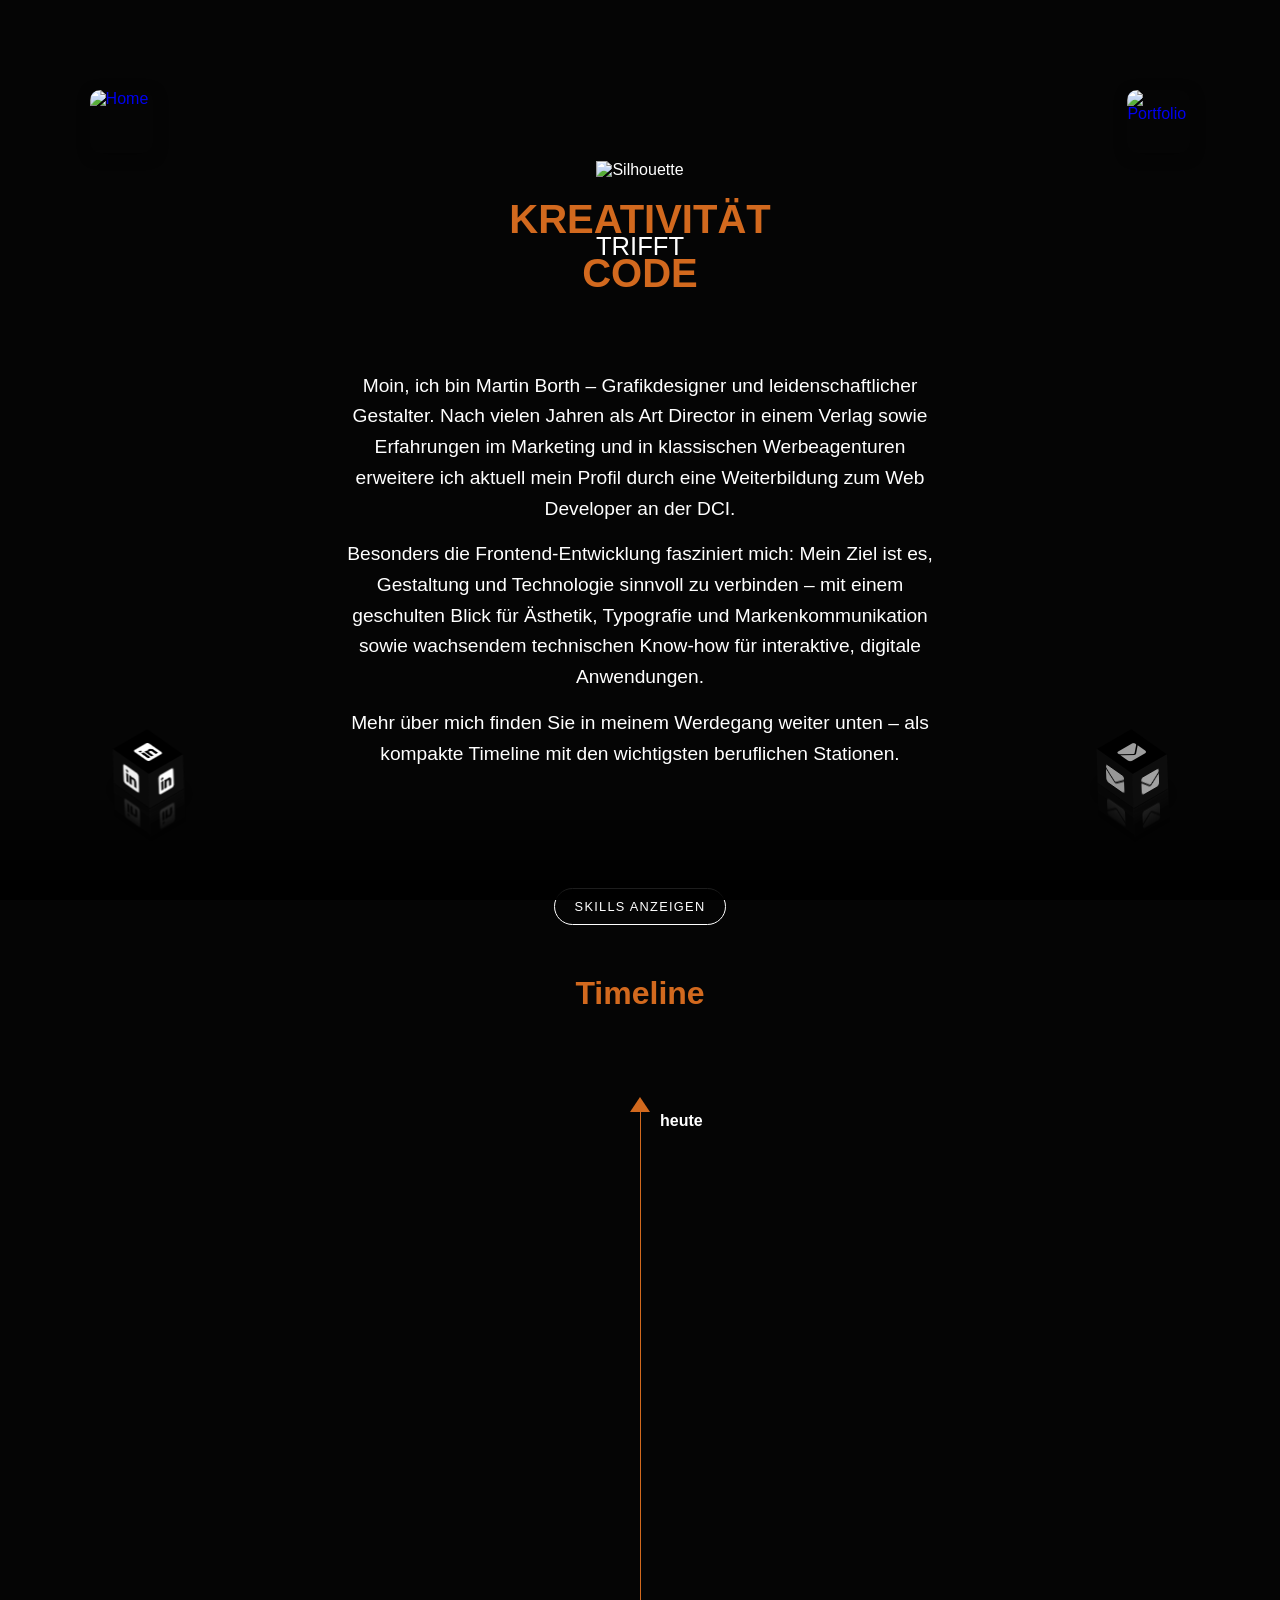
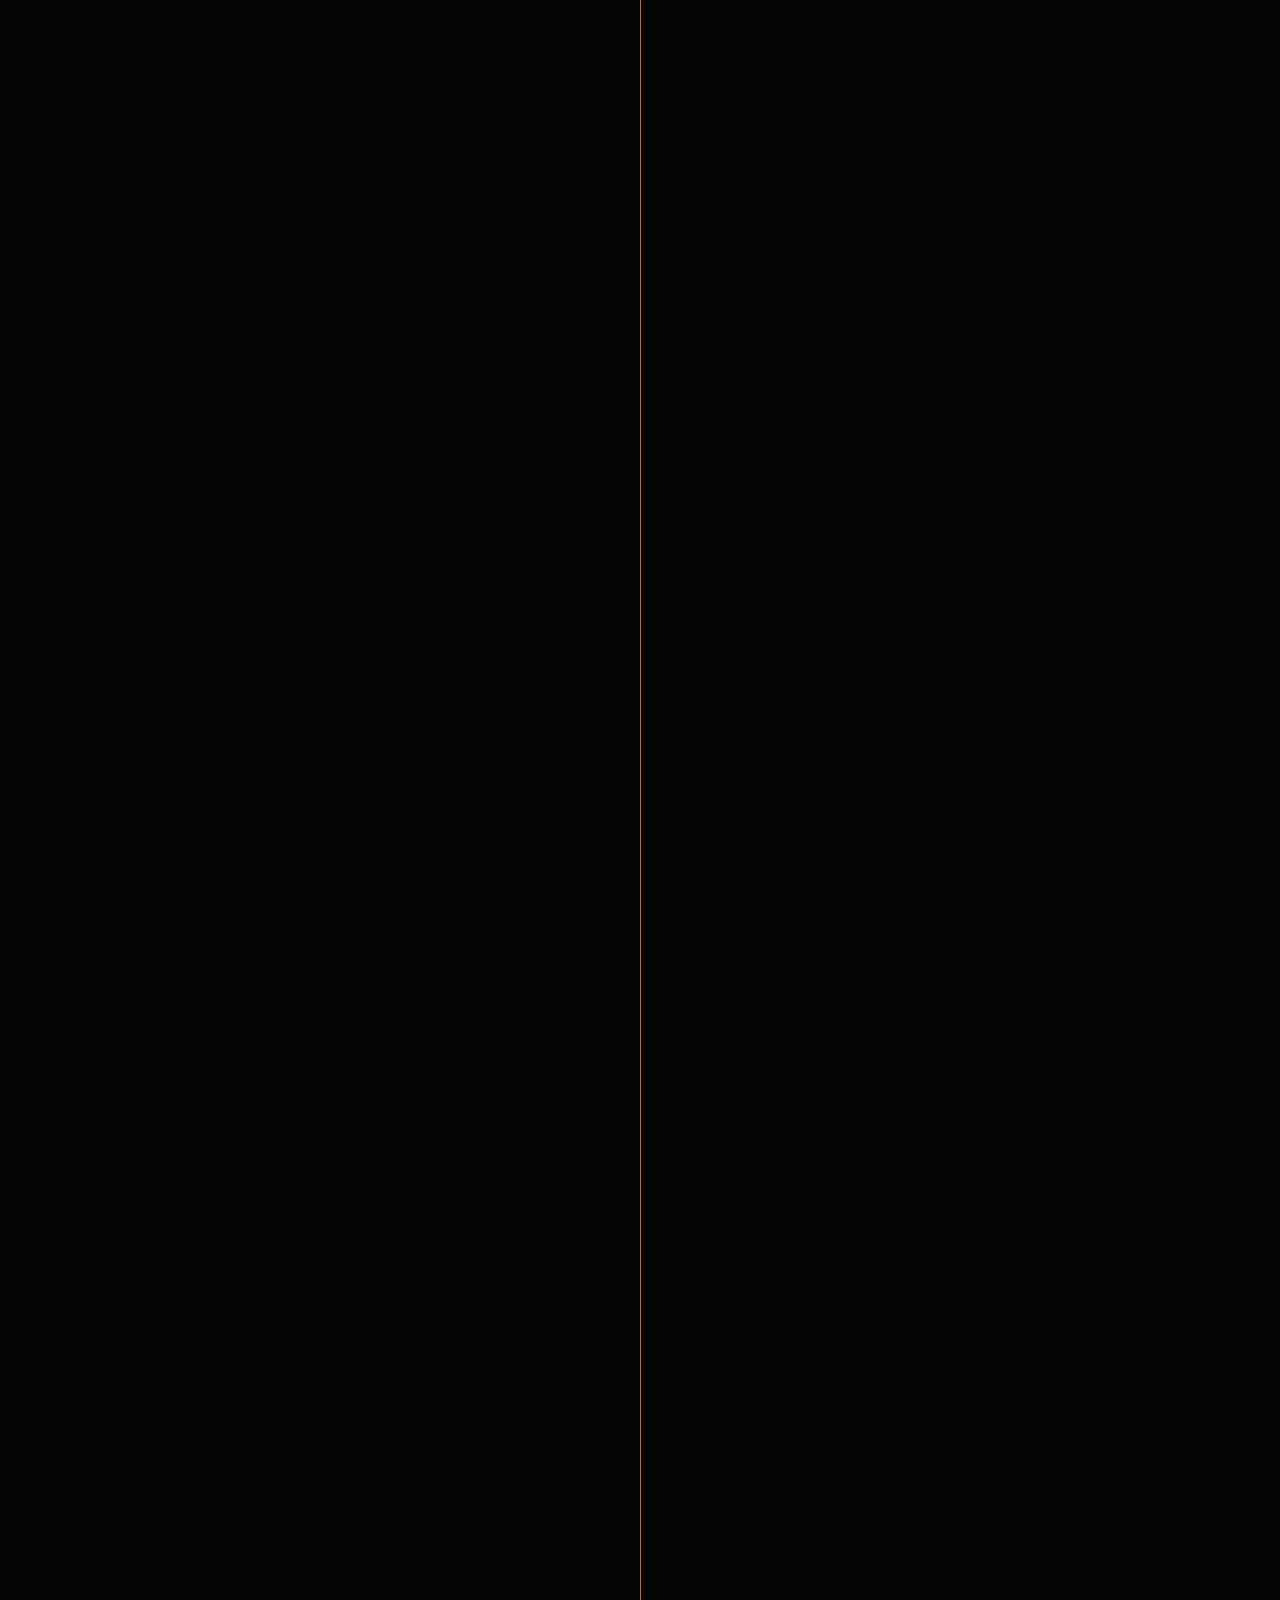
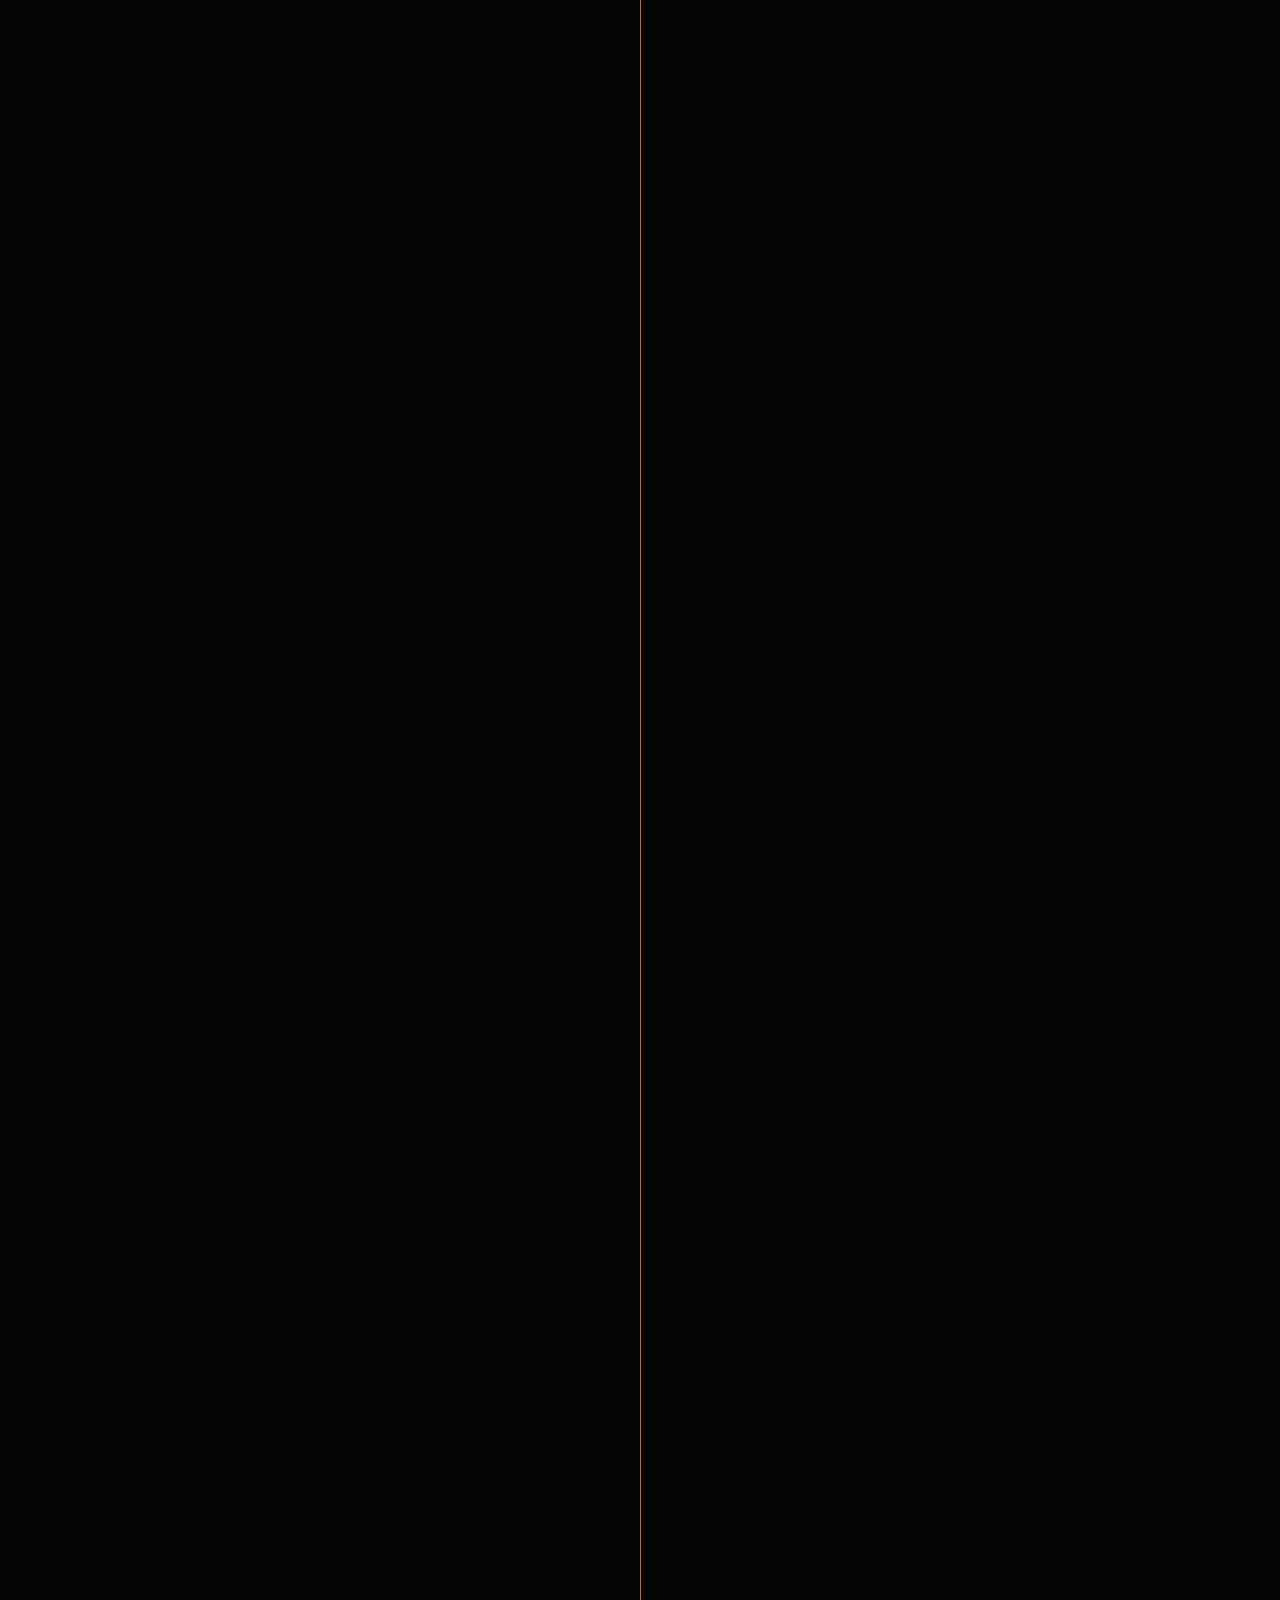
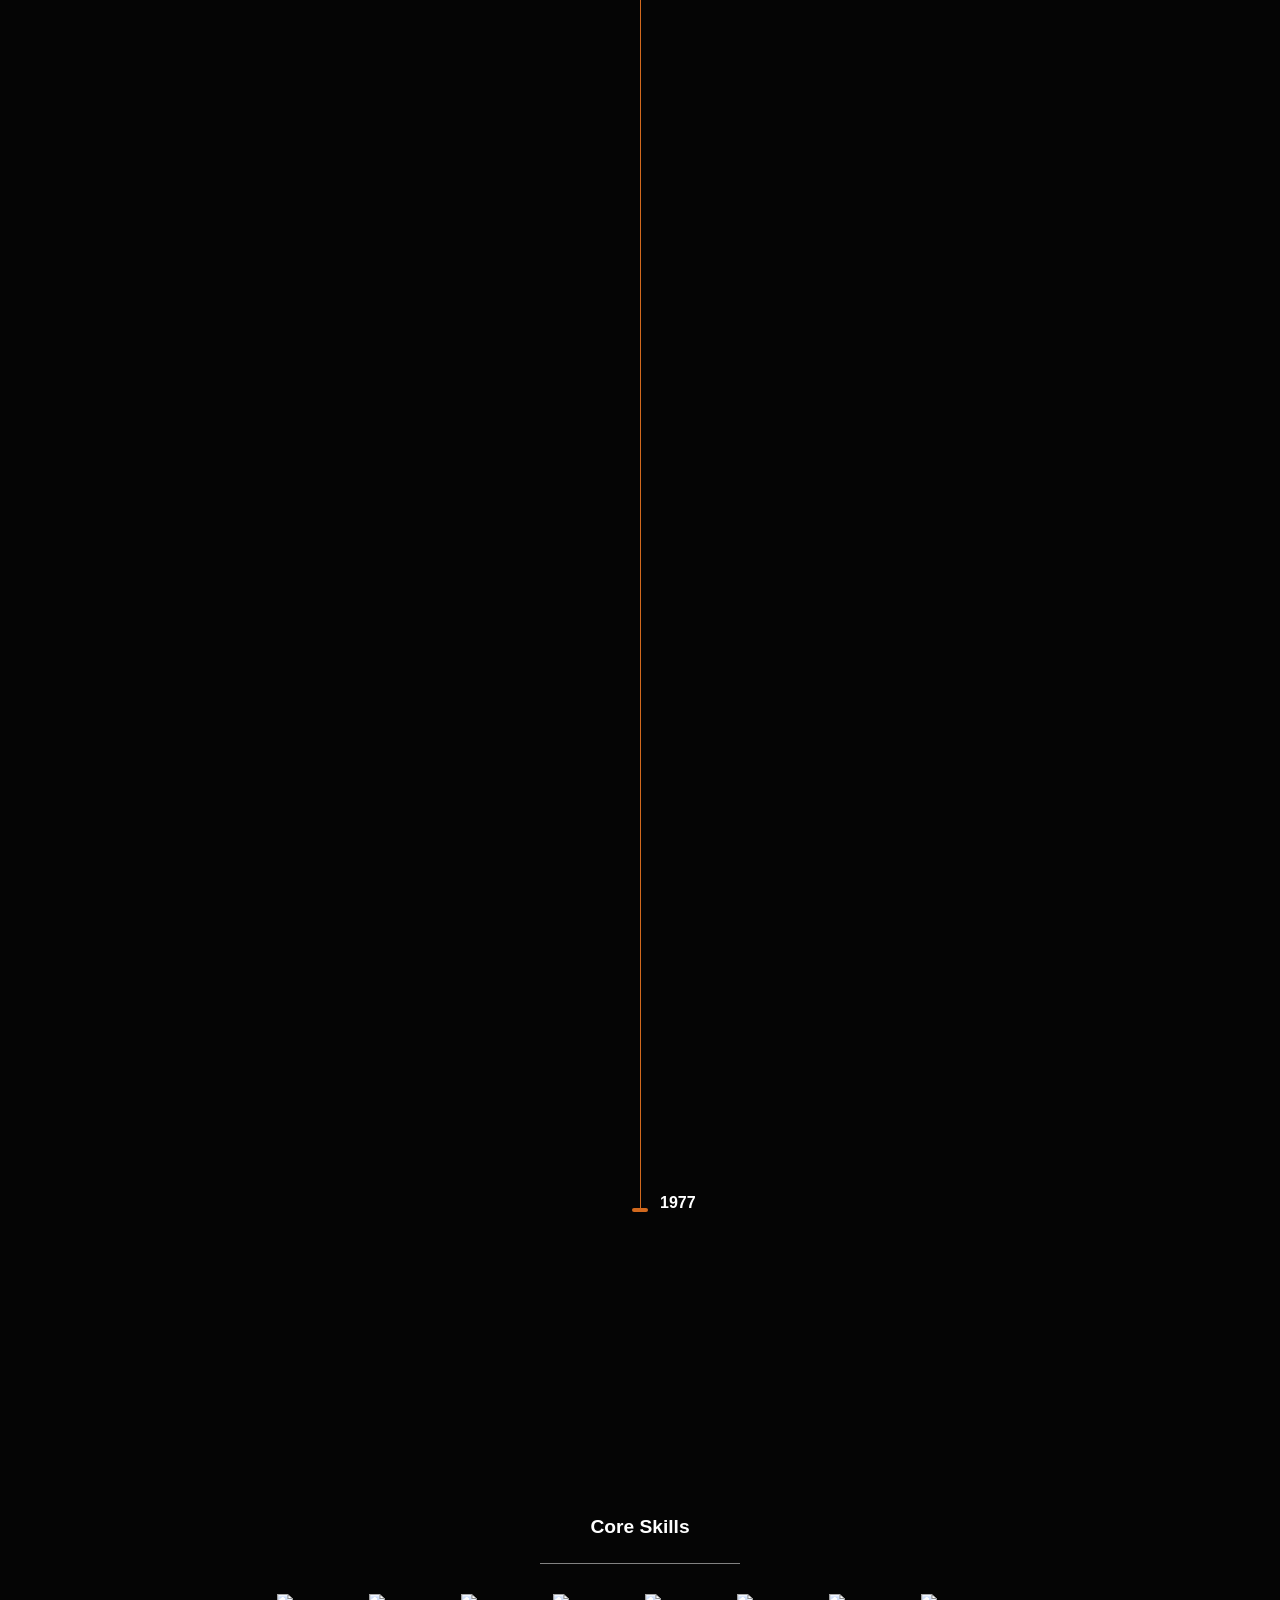
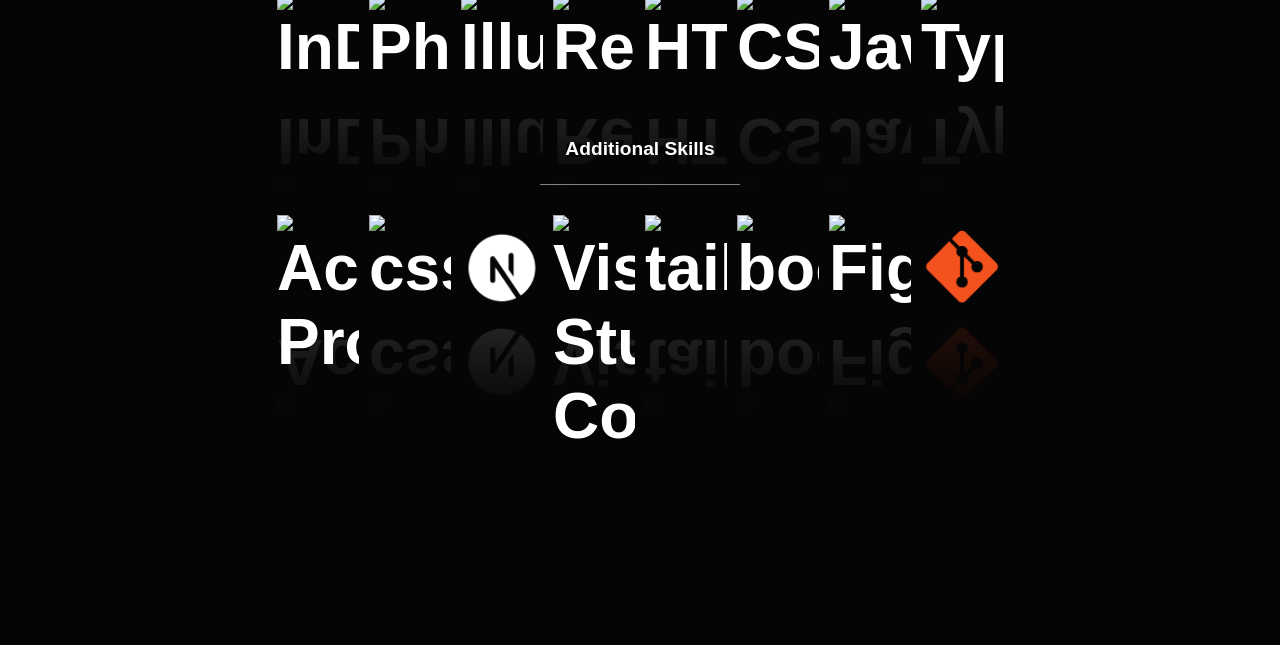
==== commit e23b3e2e: "LinkedIn-Button zu about.html hinzugefügt" ====
--- a/about.html
+++ b/about.html
@@ -129,6 +129,22 @@
 
         <button id="skillsbtn" class="nav-button">Skills anzeigen</button>
     </div>
+    
+    <!-- LinkedIn Button (links) -->
+    <div class="linkedin-container">
+        <ul class="social-icons">
+            <li style="--clr:#ffffff;">
+                <a href="https://www.linkedin.com/in/martin-borth-800b9737b/" target="_blank">
+                    <span><img src="./assets/icons8-linkedin-250.png" alt="LinkedIn" style="width: 40px; height: 40px;"></span>
+                    <span><img src="./assets/icons8-linkedin-250.png" alt="LinkedIn" style="width: 40px; height: 40px;"></span>
+                    <span><img src="./assets/icons8-linkedin-250.png" alt="LinkedIn" style="width: 40px; height: 40px;"></span>
+                </a>
+            </li>
+        </ul>
+    </div>
+    <div class="linkedin-tooltip">LinkedIn</div>
+    
+    <!-- E-Mail Button (rechts) -->
     <div class="button-container">
         <ul class="social-icons">
             <li style="--clr:#ffffff;">
--- a/about.css
+++ b/about.css
@@ -193,7 +193,7 @@
   opacity: 0;
   /* Standard unsichtbar */
   z-index: 5;
-  top: 65px;
+  top: -35px;
   left: 49.5%;
   transform: translateX(-50%);
   animation-duration: 2.5s;
@@ -224,7 +224,7 @@
      ========================================================= */
 #skillsbtn {
   position: absolute;
-  bottom: -540px;
+  bottom: -580px;
   margin-bottom: 150px;
   right: auto;
   z-index: 2;
@@ -563,6 +563,47 @@
 /* =========================================================
      7. SOCIAL ICONS
      ========================================================= */
+/* LinkedIn Button (links) */
+.linkedin-container {
+  position: fixed;
+  bottom: 128px;
+  left: 10vw;
+  z-index: 1000;
+  transform: scale(0.5);
+  transform-origin: bottom left;
+}
+
+.linkedin-tooltip {
+  position: fixed;
+  bottom: 180px;
+  /* Position über dem linkedin-container */
+  left: 9vw;
+  /* Gleiche horizontale Ausrichtung wie linkedin-container */
+
+  color: rgba(255, 255, 255, 0.2);
+  padding: 5px 10px;
+  border-radius: 15px;
+  font-size: 14px;
+  white-space: nowrap;
+  border: 0.5px solid rgba(255, 255, 255, 0.2);
+  z-index: 1001;
+  opacity: 0;
+  transition: opacity 1.8s ease;
+  pointer-events: none;
+  /* Verhindert, dass der Tooltip Mausevents blockiert */
+}
+
+/* Tooltip anzeigen wenn über linkedin-container gehovert wird */
+.linkedin-container:hover+.linkedin-tooltip {
+  opacity: 1;
+}
+
+/* LinkedIn Logo beim Hover austauschen */
+.linkedin-container:hover img {
+  content: url('./assets/icons8-linkedin-250-black.png');
+}
+
+/* E-Mail Button (rechts) */
 .button-container {
   position: fixed;
   bottom: 128px;
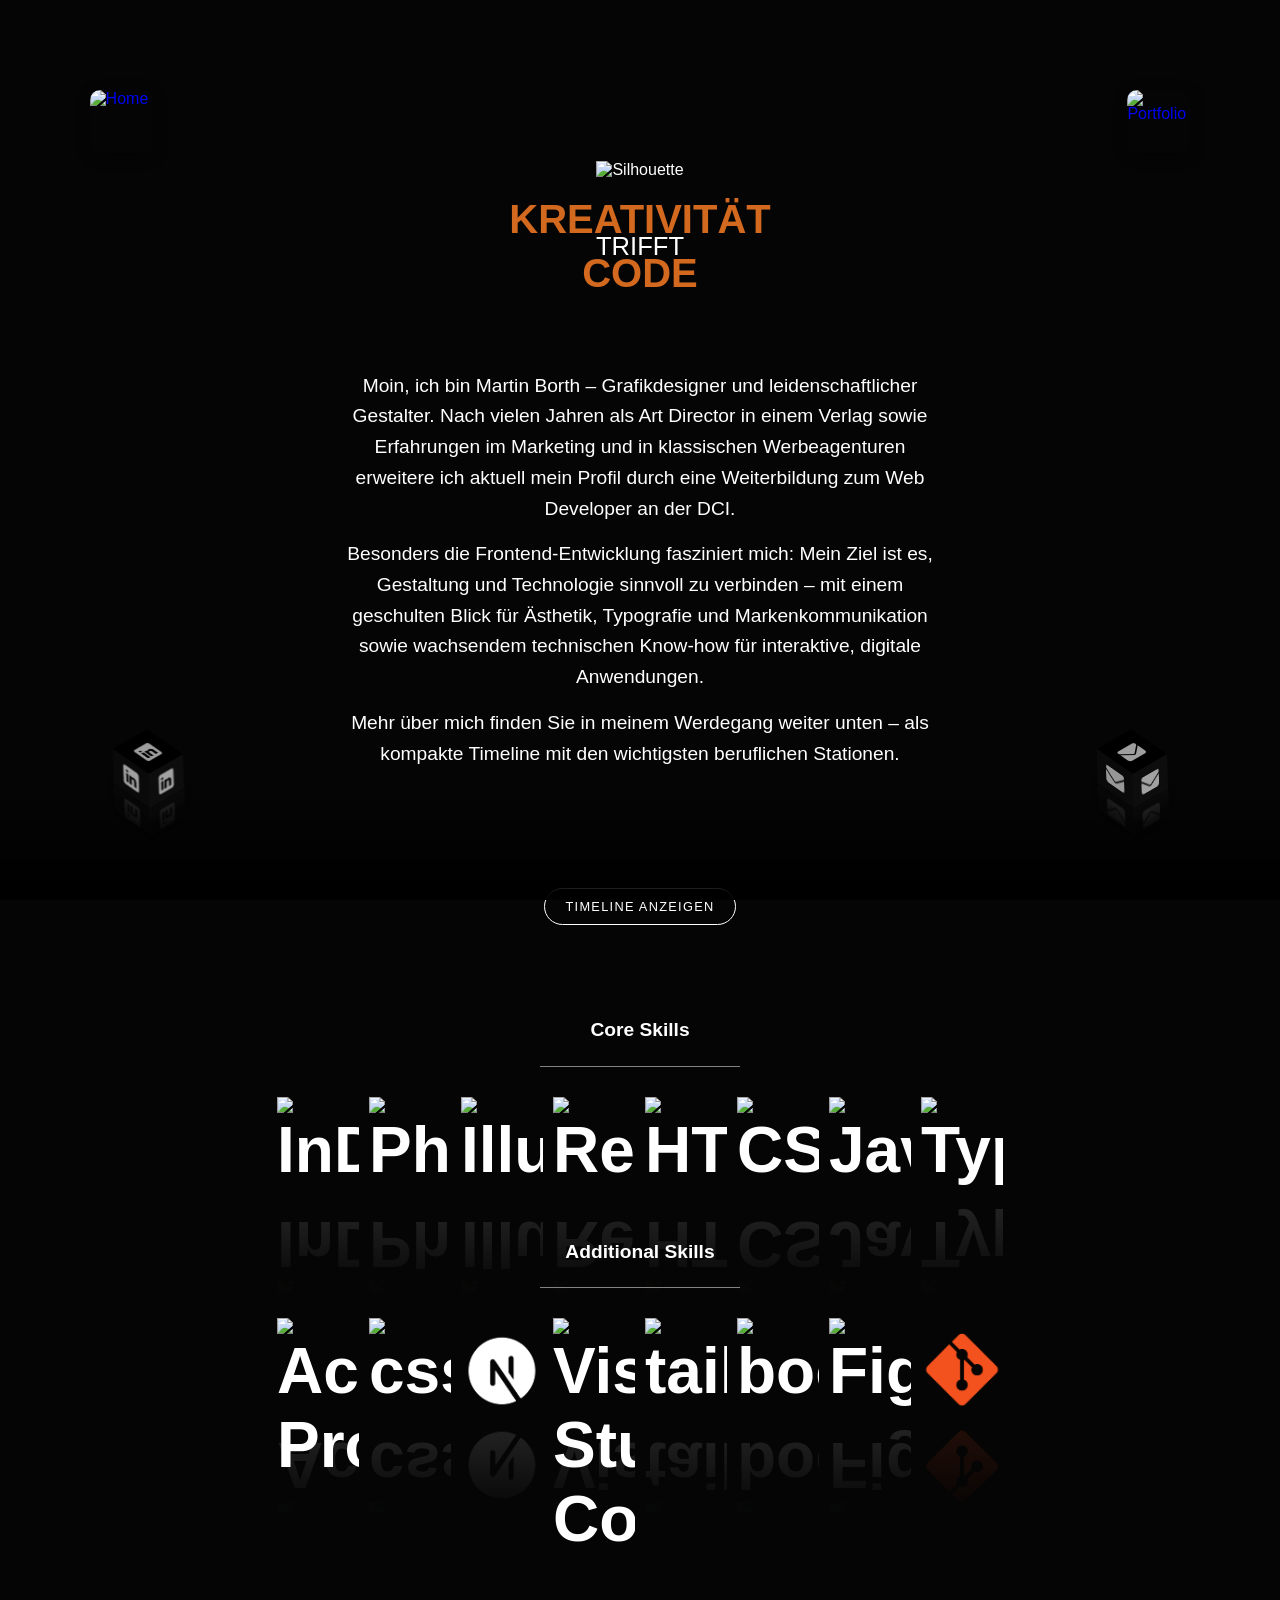
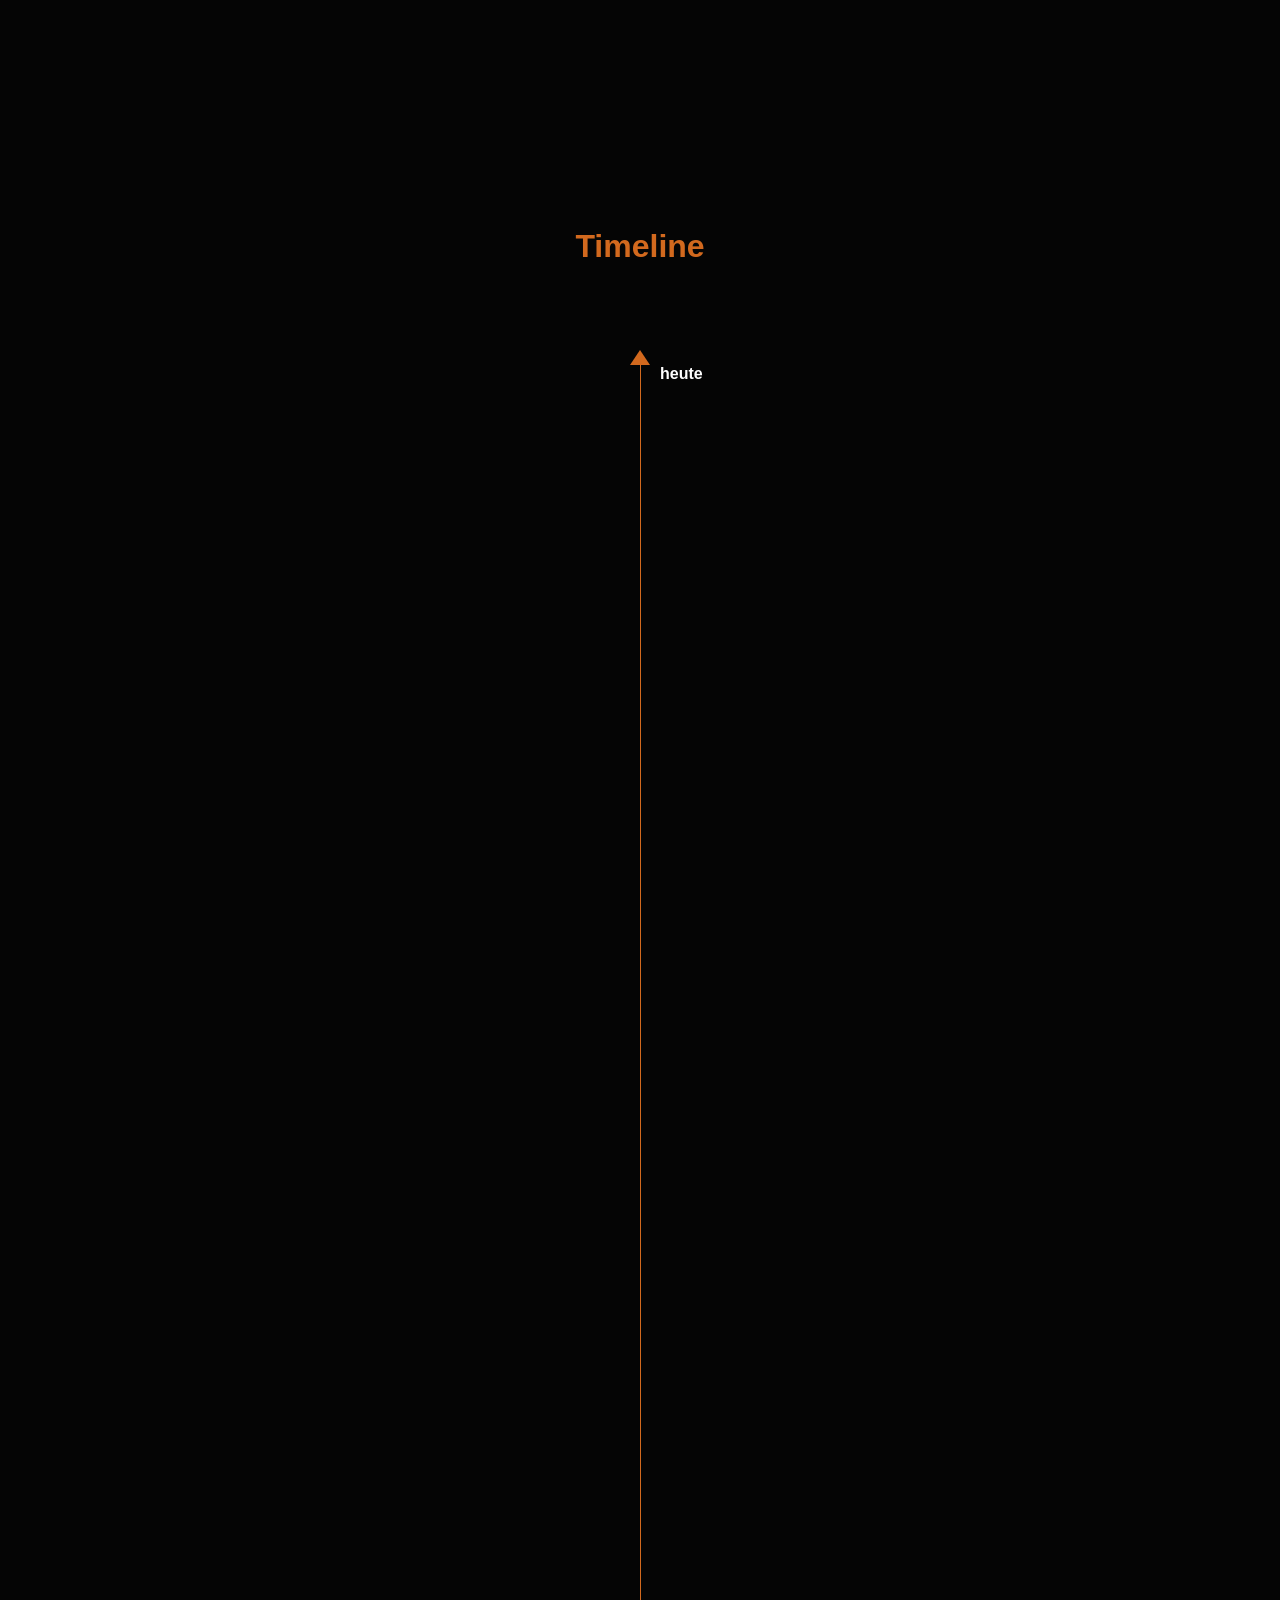
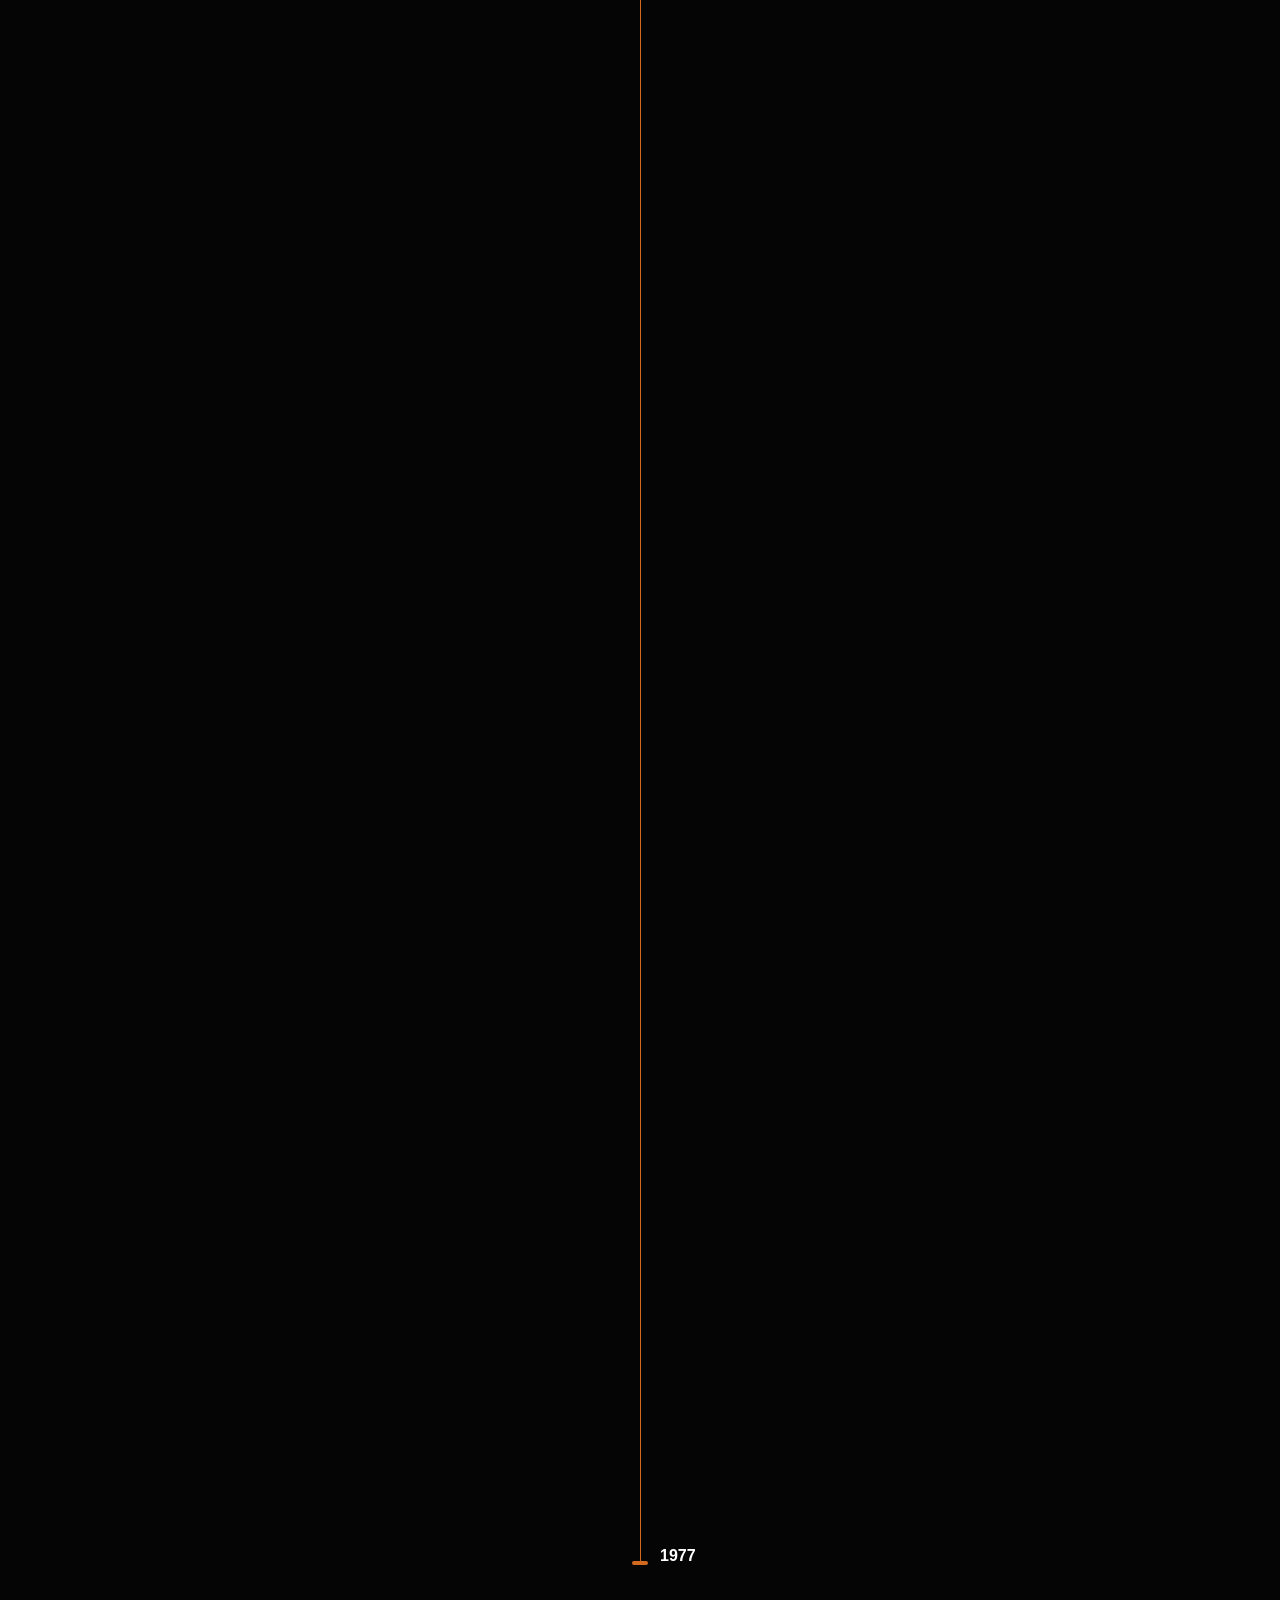
==== commit 0c9ecc8a: "Timeline Cards umgekehrt und Positionen angepasst" ====
--- a/about.html
+++ b/about.html
@@ -127,7 +127,7 @@
             beruflichen Stationen.
         </p>
 
-        <button id="skillsbtn" class="nav-button">Skills anzeigen</button>
+        <button id="skillsbtn" class="nav-button">Timeline anzeigen</button>
     </div>
     
     <!-- LinkedIn Button (links) -->
@@ -159,6 +159,45 @@
     </div>
 
     <div class="email-tooltip">E-Mail</div>
+    
+    <section class="skills-section">
+        <h3 class="skills-text">Core Skills</h3>
+        <div class="skills">
+            <div class="box" id="Logo1"><span><img src="./assets/techniken/InDesign.png" alt="InDesign"></span>
+            </div>
+            <div class="box" id="Logo2"><span><img src="./assets/techniken/PhotoShop.png " alt="PhotoShop"></span>
+            </div>
+            <div class="box" id="Logo3"><span><img src="./assets/techniken/Illustrator.png" alt="Illustrator"></span>
+            </div>
+            <div class="box" id="Logo4"><span><img src="./assets/techniken/react.png" alt="React"></span>
+            </div>
+            <div class="box" id="Logo5"><span><img src="./assets/techniken/html.png" alt="HTML"></span></div>
+            <div class="box" id="Logo6"><span><img src="./assets/techniken/css.png" alt="CSS"></span></div>
+            <div class="box" id="Logo7"><span><img src="./assets/techniken/Javascript.png" alt="Javascript"></span>
+            </div>
+            <div class="box" id="Logo8"><span><img src="./assets/techniken/typerscript.png" alt="TypeScript"></span>
+            </div>
+        </div>
+
+        <h3 class="skills-text">Additional Skills</h3>
+        <div class="skills">
+            <div class="box" id="Logo9"><span><img src="./assets/techniken/acrobatPro.png" alt="Acrobat Pro"></span></div>
+            <div class="box" id="Logo10"><span><img src="./assets/techniken/vite.png " alt="css"></span></div>
+            <div class="box" id="Logo11"><span><img src="./assets/techniken/icons8-nextjs.png" alt="next.js"></span>
+            </div>
+            <div class="box" id="Logo12"><span><img src="./assets/techniken/VSCode.png" alt="Visual Studio Code"></span>
+            </div>
+            <div class="box" id="Logo13"><span><img src="./assets/techniken/tailwind.png" alt="tailwind"></span>
+            </div>
+            <div class="box" id="Logo14"><span><img src="./assets/techniken/bootstrap.png" alt="bootstrap"></span>
+            </div>
+            <div class="box" id="Logo15"><span><img src="./assets/techniken/figma.png" alt="Figma"></span></div>
+            <div class="box" id="Logo16"><span><img src="./assets/techniken/git.webp" alt="Git"></span>
+            </div>
+        </div>
+        <div id="description-container" class="description-container"></div>
+    </section>
+    
     <div class="timeline-container">
         <h3 class="HeadlineTimeline">Timeline</h3>
         <div class="timeline">
@@ -168,30 +207,33 @@
 
             <!-- Karten auf der linken Seite -->
 
-            <div class="timeline-card timeline-card-fixed card-left card-1">
+            <div class="timeline-card timeline-card-fixed card-left card-10">
                 <h2>2024-2025</h2>
                 <img src="assets/about/fill_200x200_bp1636363104_DCI__logo_wordmark_blue.png" style="width: 120px;"
                     class="dci-logo">
                 <p style="margin-top: 10px;"> <strong>Ausbildung zum Web Developer</strong><br> <span
                         style="color: rgba(255, 255, 255, 0.5);">
                         DCI – Digital Career Institute GmbH, Vulkanstraße 1, 10367 Berlin<br>
-                    </span><br>Derzeit absolviere ich eine 14-monatige Weiterbildung in Webentwicklung mit
+                    </span><br>
+                    <span class="timeline-text-short">Derzeit absolviere ich eine 14-monatige Weiterbildung in Webentwicklung...</span>
+                    <span class="timeline-text-full" style="display: none;">Derzeit absolviere ich eine 14-monatige Weiterbildung in Webentwicklung mit
                     Fokus auf HTML, CSS, JavaScript, React, Node.js und Datenbanken. Zusätzlich erweitere ich meine
                     Kenntnisse in Backend-Entwicklung, DevOps, Soft Skills und Englisch – mit dem
-                    Ziel, Design und Technologie nachhaltig zu verbinden.</p>
-            </div>
-
-            <div class="timeline-card timeline-card-fixed card-left card-3">
+                    Ziel, Design und Technologie nachhaltig zu verbinden.</span>
+                    <br><button class="timeline-toggle-btn" onclick="toggleTimelineText(this)">Mehr Informationen</button>
+                </p>
+            </div>
+
+            <div class="timeline-card timeline-card-fixed card-left card-8">
                 <h2>2004-2021</h2>
                 <img src="assets/about/go-presse.png" style="width: 120px;border-radius: 5px" class="go!-presse-logo">
                 <p style="margin-top: 10px;"><strong>Art Director | Grafikdesign für Printmedien</strong><br>
-
-
                     <span style="color: rgba(255, 255, 255, 0.5);">
                         go! pressebüro & verlag gmbh <br> (vereinfacht
                         go! presse) <br>Rothenbaumchaussee 27, 20148 Hamburg<br>
                     </span><br>
-                    2004 begann ich als Grafikdesigner bei go!&nbsp;presse, einem Verlag, der sich auf hochwertige
+                    <span class="timeline-text-short">2004 begann ich als Grafikdesigner bei go! presse, einem Verlag für hochwertige Kundenmagazine...</span>
+                    <span class="timeline-text-full" style="display: none;">2004 begann ich als Grafikdesigner bei go!&nbsp;presse, einem Verlag, der sich auf hochwertige
                     Kundenmagazine im Luxussegment spezialisiert hat.
                     später zum Art Director auf und übernahm die Leitung der Grafikabteilung. Während meiner 17 Jahre
                     dort war ich verantwortlich für die Gestaltung und Umsetzung unterschiedlichster Printprodukte – von
@@ -207,24 +249,23 @@
                     Ein besonderes Highlight war meine Arbeit an der SAVOIR-VIVRE, einem bundesweit vertriebenen Genuss-
                     und Reisemagazin, für das ich sowohl gestalterisch als auch konzeptionell maßgeblich
                     GTAverantwortlich war. Diese Position hat mein
-                    kreatives, technisches und organisatorisches Profil entscheidend geprägt.
-                </p>
-            </div>
-
-            <div class="timeline-card timeline-card-fixed card-left card-5">
+                    kreatives, technisches und organisatorisches Profil entscheidend geprägt.</span>
+                    <br><button class="timeline-toggle-btn" onclick="toggleTimelineText(this)">Mehr Informationen</button>
+                </p>
+            </div>
+
+            <div class="timeline-card timeline-card-fixed card-left card-6">
                 <h2>2000-2003</h2>
                 <img src="assets/about/1603969096.exhibitor.htk-academy.jpg" style="width: 120px;border-radius: 5px"
                     class="htk-logo">
                 <p style="margin-top: 10px;"><b>Grafik-Design-Student</b> <br>
-
-
                     <span style="color: rgba(255, 255, 255, 0.5);">
                         Hamburger Technische Kunstschule,
                         Oehleckerring 32, 22419 Hamburg.<br>
-
                         (früher Adenauerallee 32)<br>
                     </span><br>
-                    In meinem Grafikdesign-Studium für Kommunikation und
+                    <span class="timeline-text-short">In meinem Grafikdesign-Studium für Kommunikation und Illustration setzte ich mich intensiv mit visueller Gestaltung auseinander...</span>
+                    <span class="timeline-text-full" style="display: none;">In meinem Grafikdesign-Studium für Kommunikation und
                     Illustration setzte ich mich intensiv mit visueller Gestaltung auseinander. Ich lernte,
                     konzeptionell zu denken, starke Designs zu entwickeln und Botschaften visuell klar zu kommunizieren.
 
@@ -237,11 +278,12 @@
 
                     Neben praktischen Projekten beschäftigte ich mich mit Designtheorie, Wahrnehmungspsychologie und
                     Medientechnik. Durch regelmäßige Präsentationen und Feedbackrunden entwickelte ich meine
-                    gestalterischen Fähigkeiten und mein Verständnis für visuelle Kommunikation kontinuierlich weiter.
-                </p>
-            </div>
-
-            <div class="timeline-card timeline-card-fixed card-left card-7">
+                    gestalterischen Fähigkeiten und mein Verständnis für visuelle Kommunikation kontinuierlich weiter.</span>
+                    <br><button class="timeline-toggle-btn" onclick="toggleTimelineText(this)">Mehr Informationen</button>
+                </p>
+            </div>
+
+            <div class="timeline-card timeline-card-fixed card-left card-4">
                 <h2>1997-1998</h2>
                 <img src="assets/about/bw-logo-auf-blau.png" style="width: 150px;border-radius: 5px" class="bw-logo">
                 <p style="margin-top: 10px;"><b>Wehrdienst</b> <br><br> Während meines 10-monatigen Wehrdienstes bei der
@@ -250,33 +292,35 @@
                     einen Offiziersball zu malen.</p>
             </div>
 
-            <div class="timeline-card timeline-card-fixed card-left card-9" style="width: 280px;">
+            <div class="timeline-card timeline-card-fixed card-left card-2" style="width: 280px;">
                 <h2>bis 1994</h2>
                 <img src="assets/about/DEU_Stralsund_COA.svg.png" style="width: 75px;" class="stralsund-wappen">
                 <p style="margin-top: 10px;"> <b>Kind- und Schulzeit</b> <br>
                     <span style="color: rgba(255, 255, 255, 0.5);">
                         Stralsund
-                    </span><br>
-                    <br>Ich wuchs in Stralsund auf – einer Stadt, die ich bis heute als die schönste der Welt betrachte.
+                    </span><br><br>
+                    <span class="timeline-text-short">Ich wuchs in Stralsund auf – einer Stadt, die ich bis heute als die schönste der Welt betrachte...</span>
+                    <span class="timeline-text-full" style="display: none;">Ich wuchs in Stralsund auf – einer Stadt, die ich bis heute als die schönste der Welt betrachte.
                     Meine Kindheit in den letzten Jahren der DDR war geprägt von einem besonderen Lebensgefühl, in dem
                     Gemeinschaft, Kreativität im Alltag und ein bewusster Umgang mit Ressourcen selbstverständlich
                     waren. Die Wendezeit habe ich bewusst miterlebt – mit all ihren Veränderungen und neuen
                     Möglichkeiten. Nach meiner Realschule war für mich klar: Ich möchte neue Wege gehen und meine
-                    kreative Leidenschaft weiterverfolgen.
+                    kreative Leidenschaft weiterverfolgen.</span>
+                    <br><button class="timeline-toggle-btn" onclick="toggleTimelineText(this)">Mehr Informationen</button>
                 </p>
             </div>
 
             <!-- Karten auf der rechten Seite -->
-            <div class="timeline-card timeline-card-fixed card-right card-2">
+            <div class="timeline-card timeline-card-fixed card-right card-9">
                 <h2>2021-2024</h2>
                 <img src="assets/about/areto_Punktlogo-weiss-rot-rgb-2000x529-1.png" style="width: 100px;"
                     class="areto-logo">
                 <p style="margin-top: 10px;"><b>Marketing Manager</b><br>
-
                     <span style="color: rgba(255, 255, 255, 0.5);">
                         areto consulting gmbh, <br>Schanzenstraße 6-20, 51063 Köln <br>
                     </span><br>
-                    Bei areto – einem BI-Beratungsunternehmen – war ich im Marketingteam für die Gestaltung CI-konformer
+                    <span class="timeline-text-short">Bei areto – einem BI-Beratungsunternehmen – war ich im Marketingteam für die Gestaltung CI-konformer Kommunikationsmittel zuständig...</span>
+                    <span class="timeline-text-full" style="display: none;">Bei areto – einem BI-Beratungsunternehmen – war ich im Marketingteam für die Gestaltung CI-konformer
                     Kommunikationsmittel zuständig – von Print bis
                     Digital.
                     Aufgaben: <br>
@@ -287,10 +331,11 @@
                     Digital & Social Media • Gestaltung von Eventgrafiken,
                     Präsentationen, Merchandising-Artikeln <br> • Umsetzung von Designkonzepten für Print, Digital &
                     Social Media <br> • Unterstützung strategischer Markenentscheidungen durch visuelle Konzepte</span>
-                </p>
-            </div>
-
-            <div class="timeline-card timeline-card-fixed card-right card-4">
+                    <br><button class="timeline-toggle-btn" onclick="toggleTimelineText(this)">Mehr Informationen</button>
+                </p>
+            </div>
+
+            <div class="timeline-card timeline-card-fixed card-right card-7">
                 <h2>2004</h2>
                 <img src="assets/about/go_agentur_f_r_integriertes_marketing_ag_logo.jpeg"
                     style="width: 120px;border-radius: 5px" class="go!-agentur-logo">
@@ -299,14 +344,16 @@
                         go! agentur für integriertes marketing,
                         Friedensallee 120, 22763 Hamburg <br>
                     </span><br>
-                    In einer klassischen Werbeagentur war ich für die visuelle Umsetzung kreativer Konzepte
+                    <span class="timeline-text-short">In einer klassischen Werbeagentur war ich für die visuelle Umsetzung kreativer Konzepte verantwortlich...</span>
+                    <span class="timeline-text-full" style="display: none;">In einer klassischen Werbeagentur war ich für die visuelle Umsetzung kreativer Konzepte
                     verantwortlich. <br>
                     Aufgaben: <br>
                     • Gestaltung von Anzeigen, Broschüren, Flyern, Plakaten und digitalen Werbemitteln
-                    • Layoutentwicklung gemäß bestehender Corporate Designs
-                </p>
-            </div>
-            <div class="timeline-card timeline-card-fixed card-right card-6">
+                    • Layoutentwicklung gemäß bestehender Corporate Designs</span>
+                    <br><button class="timeline-toggle-btn" onclick="toggleTimelineText(this)">Mehr Informationen</button>
+                </p>
+            </div>
+            <div class="timeline-card timeline-card-fixed card-right card-5">
                 <h2>1999-2000</h2>
                 <img src="assets/about/Bildschirmfoto vom 2025-03-08 13-57-48.png"
                     style="width: 150px;border-radius: 5px; border: 1px solid rgb(255, 255, 255, 0.5);"
@@ -316,16 +363,19 @@
                         (auf
                         Rügen)
                     </span><br><br>
-                    In dieser Werbeagentur sammelte ich erste berufliche Erfahrungen in klassischem Grafikdesign und
+                    <span class="timeline-text-short">In dieser Werbeagentur sammelte ich erste berufliche Erfahrungen in klassischem Grafikdesign und Werbetechnik...</span>
+                    <span class="timeline-text-full" style="display: none;">In dieser Werbeagentur sammelte ich erste berufliche Erfahrungen in klassischem Grafikdesign und
                     Werbetechnik. <br>
                     Aufgaben: <br>
                     • Gestaltung von Speisekarten, Broschüren, Flyern
                     • Entwicklung von Werbemitteln (Banner, Fahrzeugbeschriftung, Schilder) <br>
                     • Erstellung von Druckdaten und Begleitung der Produktion
-                    • Mitarbeit bei der Montage von Werbeflächen vor Ort</p>
-            </div>
-
-            <div class="timeline-card timeline-card-fixed card-right card-8">
+                    • Mitarbeit bei der Montage von Werbeflächen vor Ort</span>
+                    <br><button class="timeline-toggle-btn" onclick="toggleTimelineText(this)">Mehr Informationen</button>
+                </p>
+            </div>
+
+            <div class="timeline-card timeline-card-fixed card-right card-3">
                 <h2>1994-1997</h2>
                 <a href="https://www.bsz-eoplauen.de/" target="_blank" rel="noopener noreferrer">
                     <img src="assets/about/bsz-eoplauen.png" style="width: 150px; border-radius: 5px;"
@@ -336,7 +386,8 @@
                         style="color: rgba(255, 255, 255, 0.5);">
                         BSZ eo Plauen, <br> Uferstraße 8, 08527 Plauen
                     </span><br><br>
-                    Ich absolvierte die Ausbildung zum Gestaltungstechnischen Assistenten (GTA) – Schwerpunkt Grafik
+                    <span class="timeline-text-short">Ich absolvierte die Ausbildung zum Gestaltungstechnischen Assistenten (GTA) – Schwerpunkt Grafik an einer Berufsfachschule...</span>
+                    <span class="timeline-text-full" style="display: none;">Ich absolvierte die Ausbildung zum Gestaltungstechnischen Assistenten (GTA) – Schwerpunkt Grafik
                     an einer Berufsfachschule. Während der Ausbildung erlernte ich Typografie, die Grundlagen
                     Layoutgestaltung des sowie Grafikdesigns, digitale und klassische Illustration. Ein besonderer
                     Fokus lag auf der Mediengestaltung für Print und digitale Anwendungen, einschließlich
@@ -344,10 +395,12 @@
                     Druckvorstufe und Corporate Design. Zudem erhielt ich eine fundierte Ausbildung in Drucktechnik,
                     Werbegestaltung und visueller Kommunikation. An derselben Schule war ich zudem Schüler des
                     Fachabiturs mit dem Schwerpunkt Gestaltung, wodurch ich mein theo-
-                    retisches Wissen in Design und Medien vertiefen konnte.<br></p>
-            </div>
-
-            <div class="timeline-card timeline-card-fixed card-right card-10"
+                    retisches Wissen in Design und Medien vertiefen konnte.</span>
+                    <br><button class="timeline-toggle-btn" onclick="toggleTimelineText(this)">Mehr Informationen</button>
+                </p>
+            </div>
+
+            <div class="timeline-card timeline-card-fixed card-right card-1"
                 style="width: 280px; border: 1px solid rgb(255, 255, 255, 0.5);">
                 <h2>1977</h2>
                 <img src="assets/about/Flag_of_East_Germany.svg.png"
@@ -363,51 +416,6 @@
 
         </div>
     </div>
-
-
-    <section class="skills-section">
-
-
-
-        <h3 class="skills-text">Core Skills</h3>
-        <div class="skills">
-
-            <div class="box" id="Logo1"><span><img src="./assets/techniken/InDesign.png" alt="InDesign"></span>
-            </div>
-            <div class="box" id="Logo2"><span><img src="./assets/techniken/PhotoShop.png " alt="PhotoShop"></span>
-            </div>
-            <div class="box" id="Logo3"><span><img src="./assets/techniken/Illustrator.png" alt="Illustrator"></span>
-            </div>
-            <div class="box" id="Logo4"><span><img src="./assets/techniken/react.png" alt="React"></span>
-            </div>
-            <div class="box" id="Logo5"><span><img src="./assets/techniken/html.png" alt="HTML"></span></div>
-            <div class="box" id="Logo6"><span><img src="./assets/techniken/css.png" alt="CSS"></span></div>
-            <div class="box" id="Logo7"><span><img src="./assets/techniken/Javascript.png" alt="Javascript"></span>
-            </div>
-            <div class="box" id="Logo8"><span><img src="./assets/techniken/typerscript.png" alt="TypeScript"></span>
-            </div>
-        </div>
-
-        <h3 class="skills-text">Additional Skills</h3>
-        <div class="skills">
-            <div class="box" id="Logo9"><span><img src="./assets/techniken/acrobatPro.png" alt="Acrobat Pro"></span></div>
-            <div class="box" id="Logo10"><span><img src="./assets/techniken/vite.png " alt="css"></span></div>
-            <div class="box" id="Logo11"><span><img src="./assets/techniken/icons8-nextjs.png" alt="next.js"></span>
-            </div>
-            <div class="box" id="Logo12"><span><img src="./assets/techniken/VSCode.png" alt="Visual Studio Code"></span>
-            </div>
-            <div class="box" id="Logo13"><span><img src="./assets/techniken/tailwind.png" alt="tailwind"></span>
-            </div>
-            <div class="box" id="Logo14"><span><img src="./assets/techniken/bootstrap.png" alt="bootstrap"></span>
-            </div>
-            <div class="box" id="Logo15"><span><img src="./assets/techniken/figma.png" alt="Figma"></span></div>
-            <div class="box" id="Logo16"><span><img src="./assets/techniken/git.webp" alt="Git"></span>
-            </div>
-        </div>
-        <div id="description-container" class="description-container"></div>
-
-    </section>
-
 
     <!-- Farbverlauf am unteren Rand (außerhalb des Timeline-Containers) -->
     <div class="bottom-gradient"></div>
@@ -456,12 +464,12 @@
 
             if (skillsButton) {
                 skillsButton.addEventListener('click', function () {
-                    // Die skills-section finden
-                    const skillsSection = document.querySelector('.skills-section');
-
-                    if (skillsSection) {
-                        // Smooth-Scroll zur skills-section
-                        skillsSection.scrollIntoView({
+                    // Die timeline-container finden (um über Skills hinweg zur Timeline zu scrollen)
+                    const timelineContainer = document.querySelector('.timeline-container');
+
+                    if (timelineContainer) {
+                        // Smooth-Scroll zur timeline-container
+                        timelineContainer.scrollIntoView({
                             behavior: 'smooth',
                             block: 'start'
                         });
@@ -469,6 +477,25 @@
                 });
             }
         });
+
+        // Toggle-Funktionalität für Timeline-Texte
+        function toggleTimelineText(button) {
+            const card = button.closest('.timeline-card');
+            const shortText = card.querySelector('.timeline-text-short');
+            const fullText = card.querySelector('.timeline-text-full');
+            
+            if (fullText.style.display === 'none') {
+                // Volltext anzeigen
+                shortText.style.display = 'none';
+                fullText.style.display = 'inline';
+                button.textContent = 'Weniger anzeigen';
+            } else {
+                // Kurztext anzeigen
+                shortText.style.display = 'inline';
+                fullText.style.display = 'none';
+                button.textContent = 'Mehr Informationen';
+            }
+        }
         document.addEventListener('DOMContentLoaded', function () {
             const cards = document.querySelectorAll('.timeline-card');
 
--- a/about.css
+++ b/about.css
@@ -254,8 +254,8 @@
   font-size: 2rem;
   margin-bottom: 0px;
   /* Abstand zur Timeline */
-  margin-top: 460px;
-  /* Abstand zum Button darüber */
+  margin-top: 60px;
+  /* Gleicher Abstand wie ursprünglich die Skills hatten */
   font-weight: bold;
   position: relative;
   z-index: 10;
@@ -282,7 +282,8 @@
   width: 1px;
   background-color: chocolate;
   margin: 0 auto;
-  height: 4900px;
+  height: 2800px;
+  /* Desktop height - 20% shorter */
   margin-top: 100px;
   z-index: 1;
 }
@@ -368,45 +369,55 @@
   text-align: left !important;
 }
 
-/* Einzelne Positionen (Top-Werte) */
+/* Einzelne Positionen (Top-Werte) mit z-index */
 .card-1 {
+  top: 90%;
+  z-index: 101;
+}
+
+.card-2 {
+  top: 78%;
+  z-index: 102;
+}
+
+.card-3 {
+  top: 70%;
+  z-index: 103;
+}
+
+.card-4 {
+  top: 59%;
+  z-index: 104;
+}
+
+.card-5 {
+  top: 49%;
+  z-index: 105;
+}
+
+.card-6 {
+  top: 38%;
+  z-index: 106;
+}
+
+.card-7 {
+  top: 27%;
+  z-index: 107;
+}
+
+.card-8 {
+  top: 17%;
+  z-index: 108;
+}
+
+.card-9 {
+  top: 8%;
+  z-index: 109;
+}
+
+.card-10 {
   top: 0%;
-}
-
-.card-2 {
-  top: 7%;
-}
-
-.card-3 {
-  top: 17.5%;
-}
-
-.card-4 {
-  top: 36%;
-}
-
-.card-5 {
-  top: 43.7%;
-}
-
-.card-6 {
-  top: 58.5%;
-}
-
-.card-7 {
-  top: 66.75%;
-}
-
-.card-8 {
-  top: 73.5%;
-}
-
-.card-9 {
-  top: 84.2%;
-}
-
-.card-10 {
-  top: 93.6%;
+  z-index: 110;
 }
 
 .timeline-card h2 {
@@ -461,6 +472,12 @@
   padding-bottom: 20px;
   line-height: 1.6;
   border-bottom: 1px solid rgba(255, 255, 255, 0.5);
+}
+
+/* Erste Skills-Text bekommt den gleichen Abstand wie HeadlineTimeline hatte */
+.skills-text:first-of-type {
+  margin-top: 520px;
+  /* Etwas tiefer als ursprünglich 460px */
 }
 
 .skills {
@@ -598,9 +615,43 @@
   opacity: 1;
 }
 
-/* LinkedIn Logo beim Hover austauschen */
+/* LinkedIn Logo Transparenz anpassen */
+.linkedin-container img {
+  opacity: 0.62;
+  /* Gleiche Transparenz wie das E-Mail-Icon (#9e9e9e entspricht etwa 62% Opacity) */
+}
+
+/* LinkedIn Logo beim Hover austauschen - schwarzes Logo ohne Transparenz */
 .linkedin-container:hover img {
   content: url('./assets/icons8-linkedin-250-black.png');
+  opacity: 1;
+  /* Schwarzes Logo voll sichtbar */
+}
+
+/* Timeline Toggle Buttons - Design wie Timeline anzeigen Button, aber kleiner */
+.timeline-toggle-btn {
+  background: rgb(5, 5, 5);
+  color: #fff;
+  border: 0.1vh ridge rgb(255, 255, 255);
+  padding: 6px 12px;
+  font-size: 0.6em;
+  border-radius: 35px;
+  text-transform: uppercase;
+  letter-spacing: 0.1em;
+  cursor: pointer;
+  margin-top: 8px;
+  transition: background-color 1s ease-in-out, color 1s ease-in-out;
+  outline: none;
+  overflow: hidden;
+}
+
+.timeline-toggle-btn:hover {
+  background: chocolate;
+}
+
+.timeline-text-short,
+.timeline-text-full {
+  transition: all 0.3s ease;
 }
 
 /* E-Mail Button (rechts) */
@@ -1204,7 +1255,8 @@
   }
 
   .timeline {
-    height: 5500px;
+    height: 3200px;
+    /* Mobile small - 20% shorter */
     /* Passende Höhe für kleine Mobilgeräte */
     margin-top: 30px;
   }
@@ -1253,48 +1305,49 @@
 
   /* Card-Positionen neu definieren für Mobilgeräte */
   .card-1 {
+    top: 94.2%;
+  }
+
+  .card-2 {
+    top: 85%;
+  }
+
+  .card-3 {
+    top: 73.5%;
+  }
+
+  .card-4 {
+    top: 68%;
+  }
+
+  .card-5 {
+    top: 60.75%;
+  }
+
+  .card-6 {
+    top: 45%;
+  }
+
+  .card-7 {
+    top: 38%;
+  }
+
+  .card-8 {
+    top: 17.75%;
+  }
+
+  .card-9 {
+    top: 7.25%;
+  }
+
+  .card-10 {
     top: 0.5%;
-  }
-
-  .card-2 {
-    top: 7.25%;
-  }
-
-  .card-3 {
-    top: 17.75%;
-  }
-
-  .card-4 {
-    top: 38%;
-  }
-
-  .card-5 {
-    top: 45%;
-  }
-
-  .card-6 {
-    top: 60.75%;
-  }
-
-  .card-7 {
-    top: 68%;
-  }
-
-  .card-8 {
-    top: 73.5%;
-  }
-
-  .card-9 {
-    top: 85%;
-  }
-
-  .card-10 {
-    top: 94.2%;
   }
 
   /* Geänderte Timeline-Höhe für bessere Verteilung */
   .timeline {
-    height: 4900px;
+    height: 2800px;
+    /* Mobile large - 20% shorter */
     margin-top: 40px;
   }
 
@@ -1303,6 +1356,12 @@
     margin-top: 90px;
     margin-bottom: 30px;
     font-size: 1.8rem;
+  }
+
+  /* Skills-Positionierung für Mobile */
+  .skills-text:first-of-type {
+    margin-top: 120px;
+    /* Angepasst für Mobile */
   }
 
   /* About-Header mit besserer Struktur */
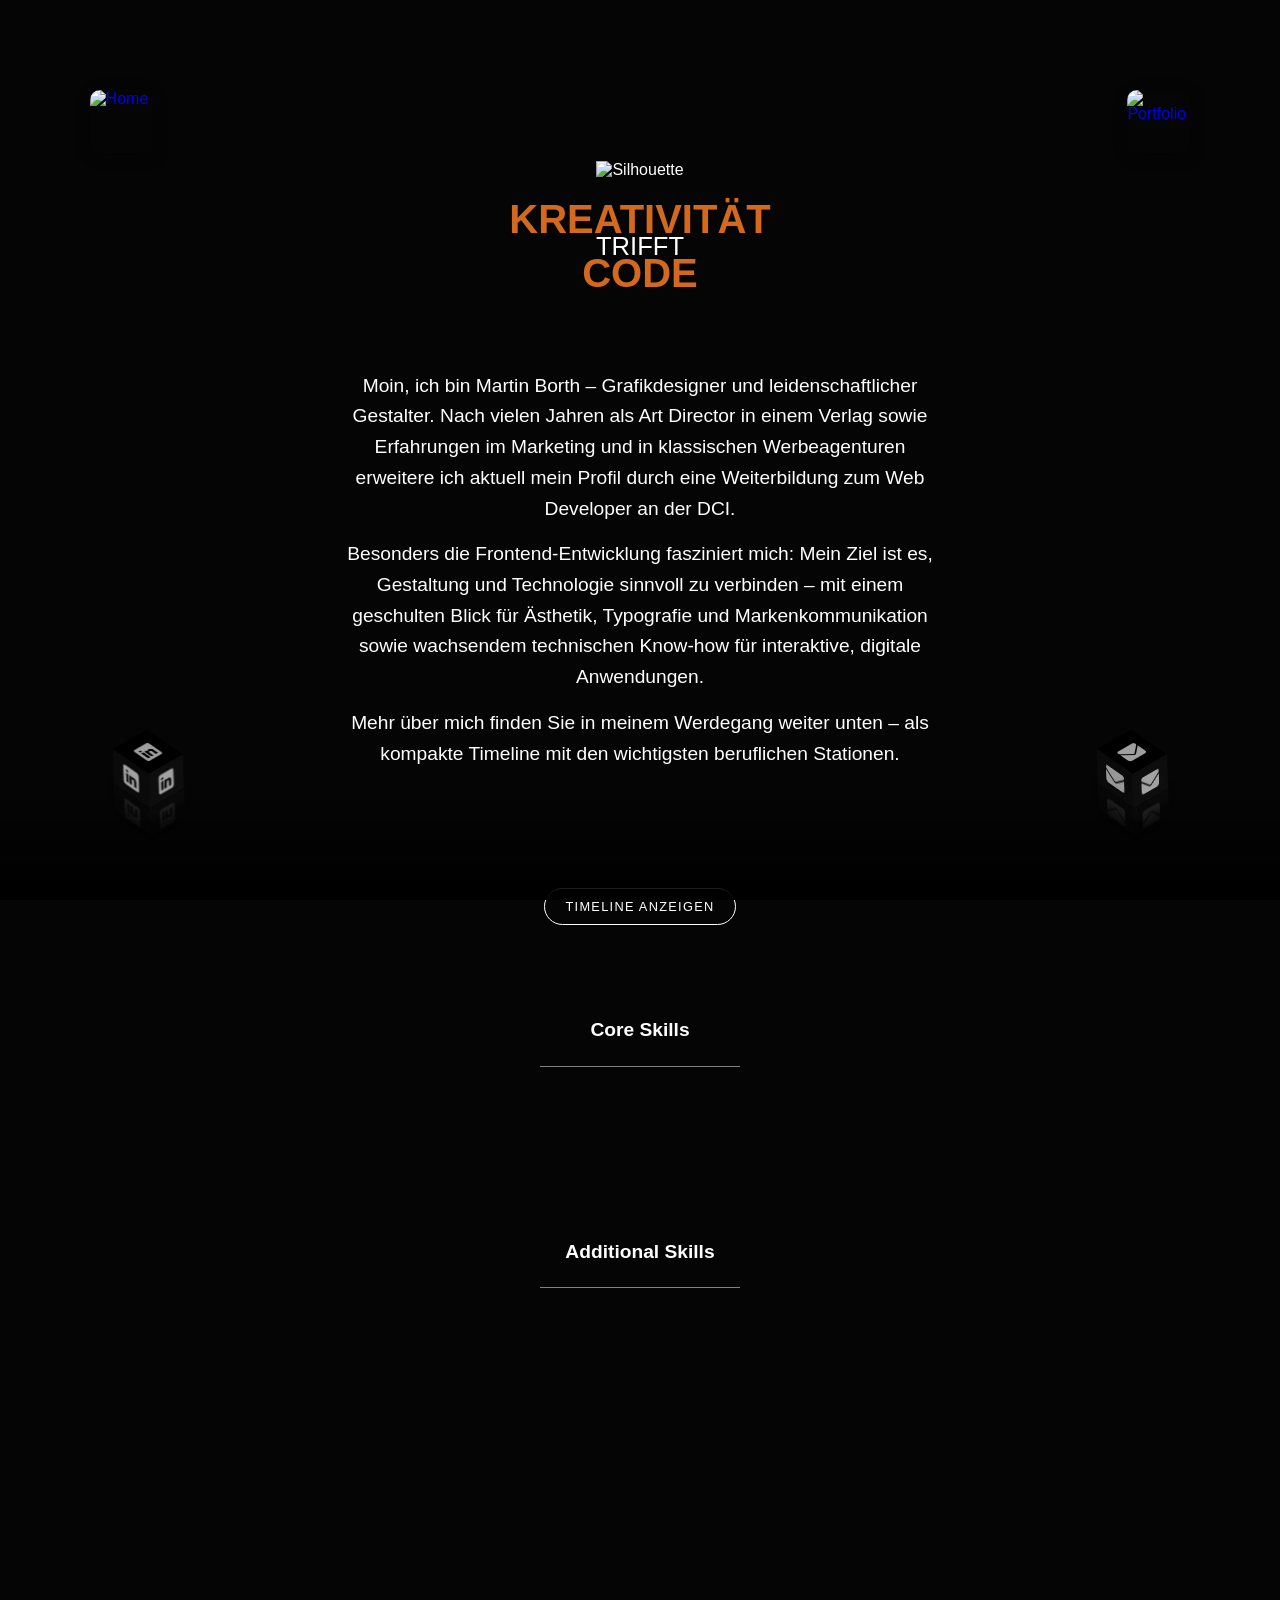
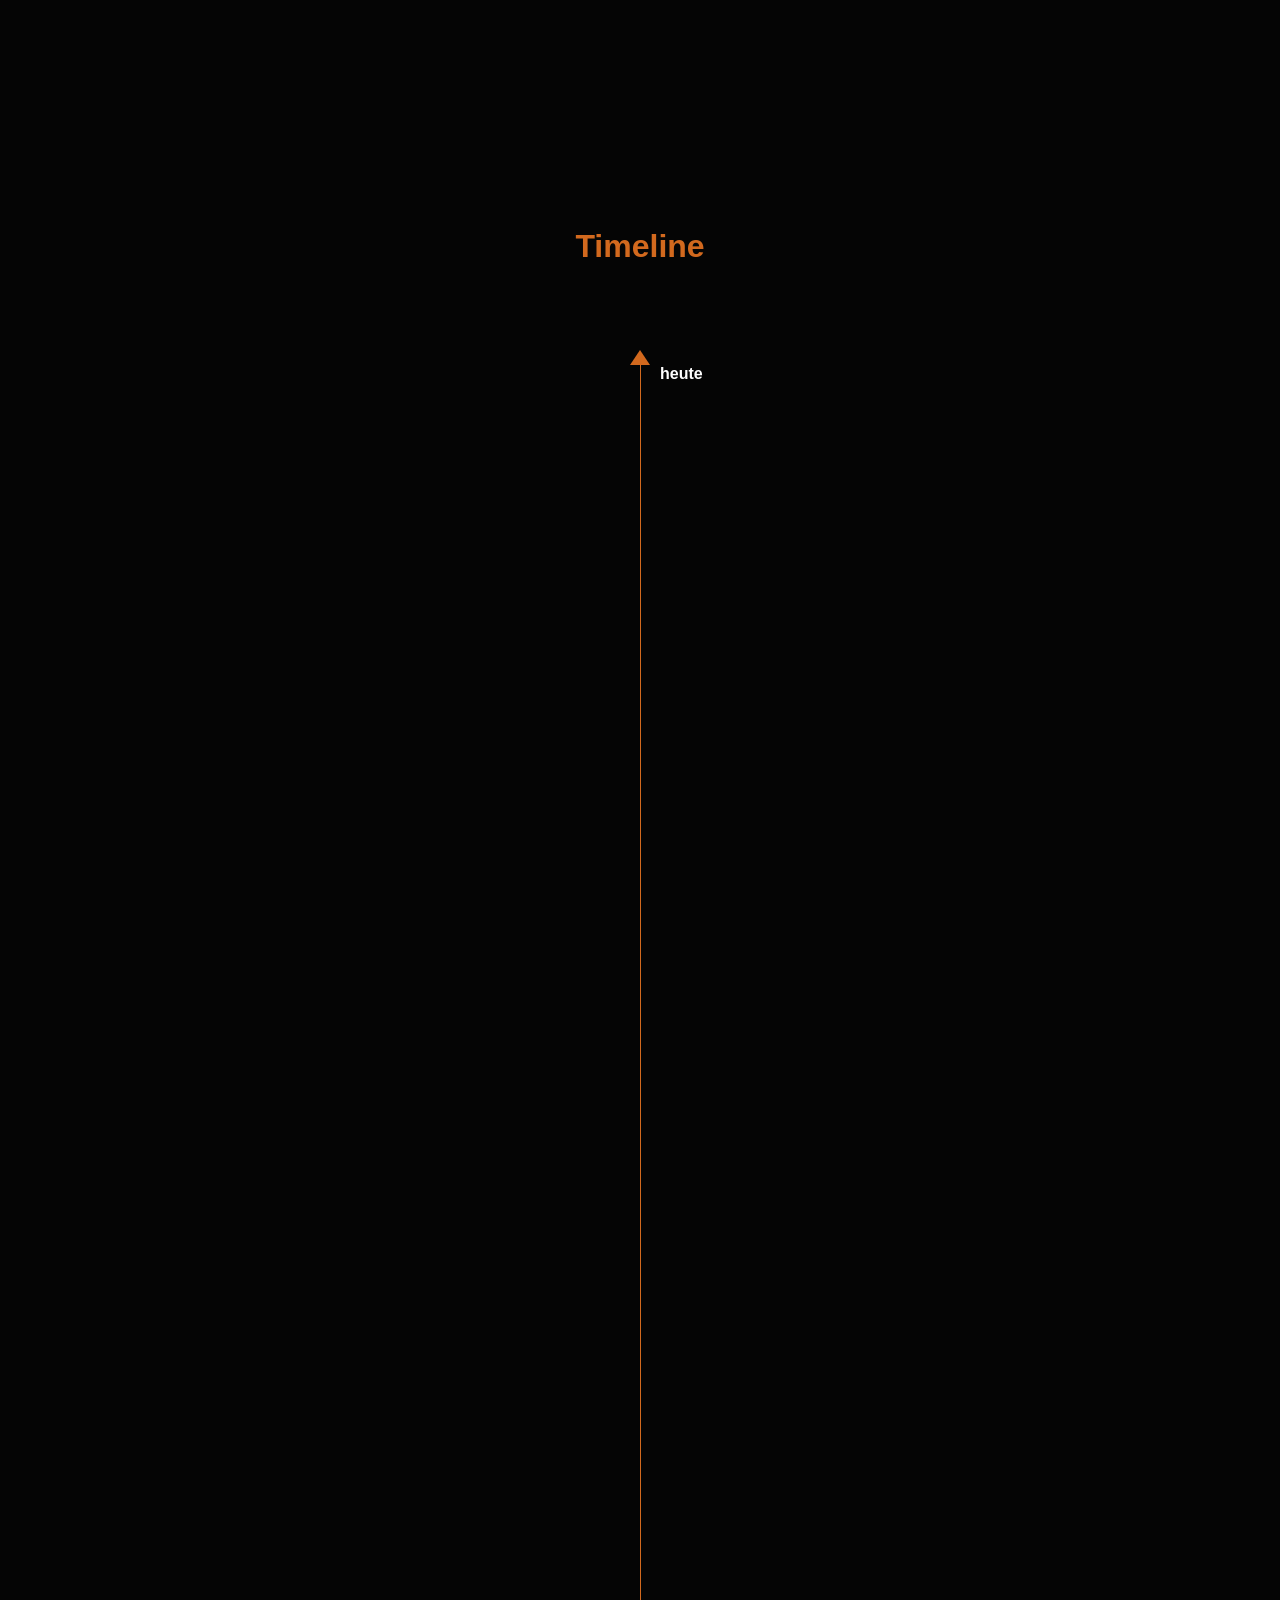
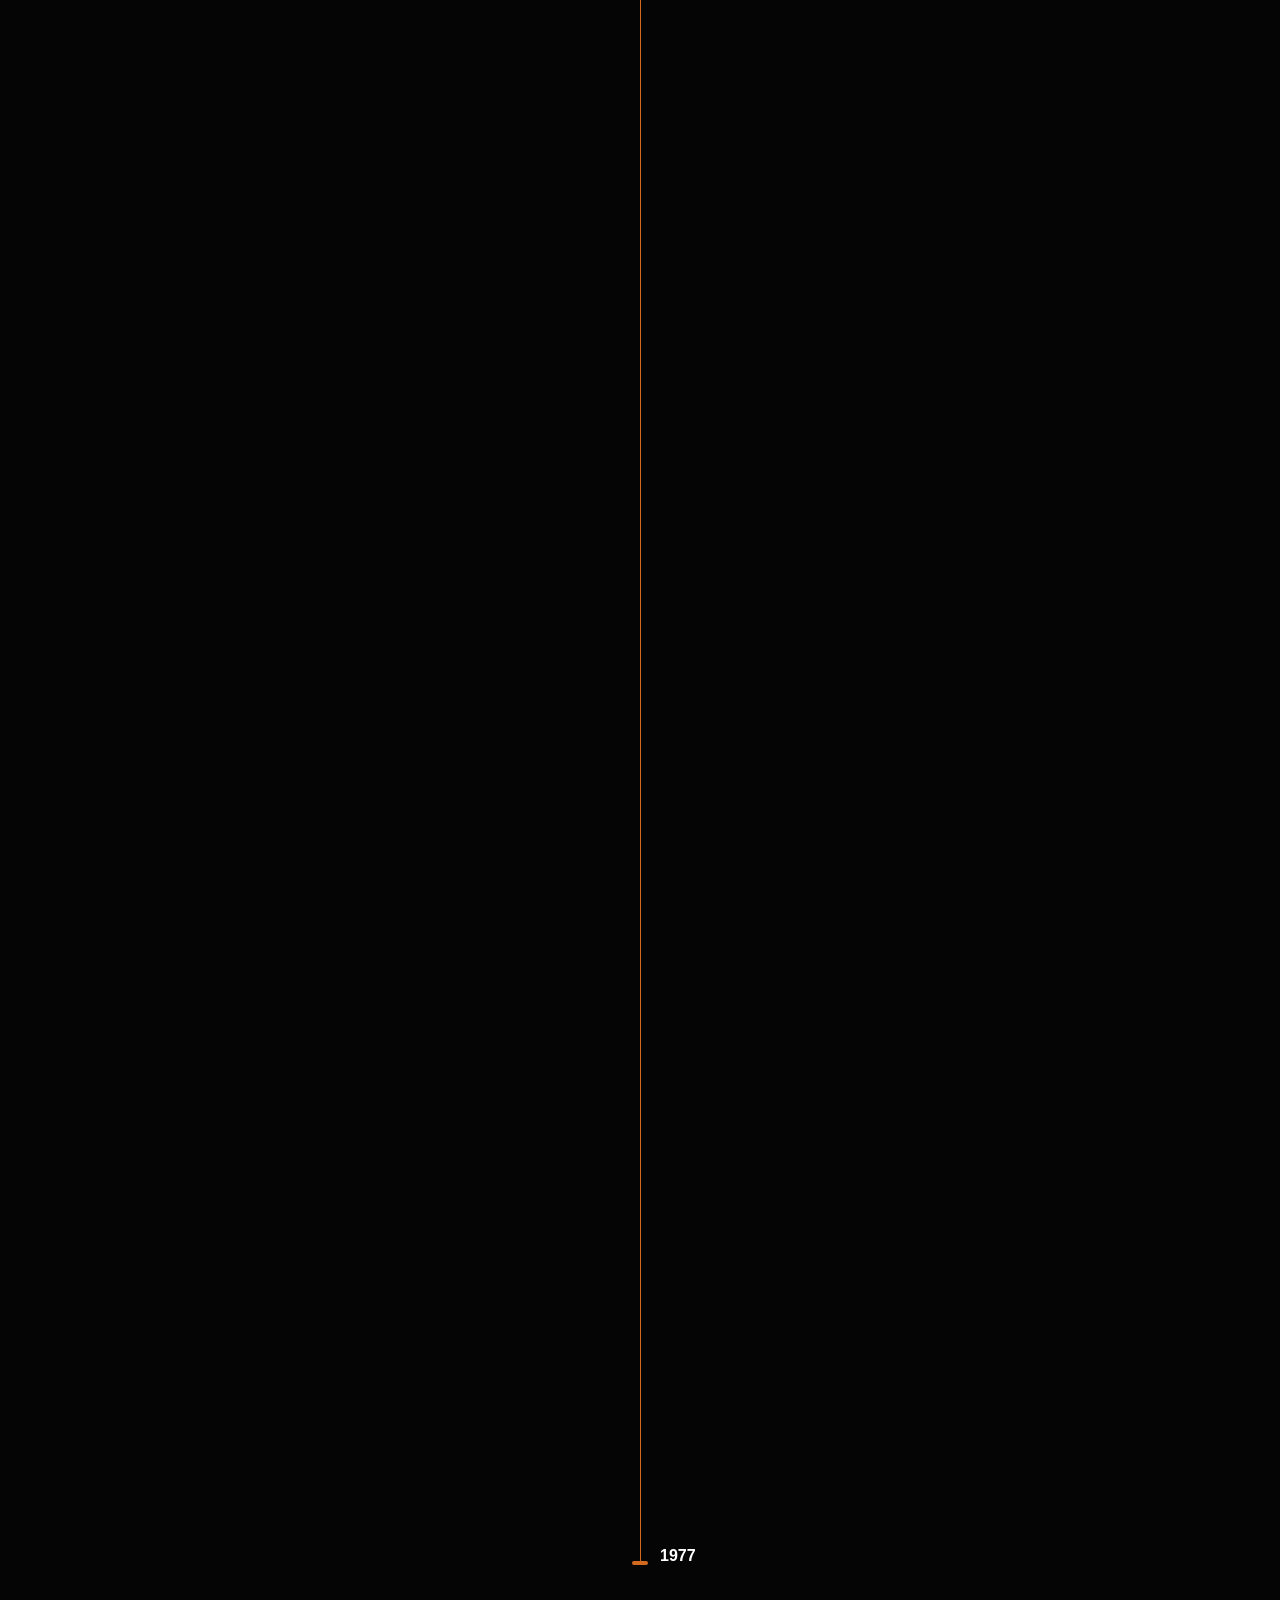
==== commit 9d948d74: "LinkedIn Logo Größe in about.css korrigiert - 40px x 40px mit Hover-Effekten" ====
--- a/about.html
+++ b/about.html
@@ -30,81 +30,44 @@
     </header>
     <div class="about-header">
         <div class="silhouette-container">
-            <img src="./assets/siluette.png" alt="Silhouette" style="width: 22%; height: auto;" />
-            <i class="creative-icon material-icons"
-                style="animation: bubble-up-right 3s ease-out 0.2s infinite;">brush</i>
-            <i class="creative-icon material-icons"
-                style="animation: bubble-up-left 2.8s ease-out 0.5s infinite;">palette</i>
-            <i class="creative-icon material-icons"
-                style="animation: bubble-up-center 3.2s ease-out 0.8s infinite;">lightbulb</i>
-            <i class="creative-icon material-icons"
-                style="animation: bubble-up-right 3.5s ease-out 1.1s infinite;">code</i>
-            <i class="creative-icon material-icons"
-                style="animation: bubble-up-left 2.9s ease-out 1.4s infinite;">design_services</i>
-            <i class="creative-icon material-icons"
-                style="animation: bubble-up-center 3.3s ease-out 1.7s infinite;">psychology</i>
-            <i class="creative-icon material-icons"
-                style="animation: bubble-up-right 3.1s ease-out 2.0s infinite;">auto_awesome</i>
-            <i class="creative-icon material-icons"
-                style="animation: bubble-up-left 3.4s ease-out 2.3s infinite;">emoji_objects</i>
-            <i class="creative-icon material-icons"
-                style="animation: bubble-up-right 2s ease-out 0.1s infinite; font-size: 20px;">brush</i>
-            <i class="creative-icon material-icons"
-                style="animation: bubble-up-left 1.8s ease-out 0.3s infinite; font-size: 18px;">palette</i>
-            <i class="creative-icon material-icons"
-                style="animation: bubble-up-center 2.2s ease-out 0.5s infinite; font-size: 22px;">lightbulb</i>
-            <i class="creative-icon material-icons"
-                style="animation: bubble-up-far-right 1.9s ease-out 0.7s infinite; font-size: 19px;">code</i>
-            <i class="creative-icon material-icons"
-                style="animation: bubble-up-far-left 2.1s ease-out 0.9s infinite; font-size: 21px;">design_services</i>
-            <i class="creative-icon material-icons"
-                style="animation: bubble-diagonal-right 1.7s ease-out 1.1s infinite; font-size: 17px;">psychology</i>
-            <i class="creative-icon material-icons"
-                style="animation: bubble-diagonal-left 2.3s ease-out 1.3s infinite; font-size: 23px;">auto_awesome</i>
-            <i class="creative-icon material-icons"
-                style="animation: bubble-up-right 1.6s ease-out 1.5s infinite; font-size: 16px;">emoji_objects</i>
-            <i class="creative-icon material-icons"
-                style="animation: bubble-up-left 2.4s ease-out 1.7s infinite; font-size: 24px;">create</i>
-            <i class="creative-icon material-icons"
-                style="animation: bubble-up-center 1.5s ease-out 1.9s infinite; font-size: 15px;">color_lens</i>
-            <i class="creative-icon material-icons"
-                style="animation: bubble-up-far-right 2.5s ease-out 2.1s infinite; font-size: 25px;">web</i>
-            <i class="creative-icon material-icons"
-                style="animation: bubble-up-far-left 1.4s ease-out 2.3s infinite; font-size: 14px;">devices</i>
-            <i class="creative-icon material-icons"
-                style="animation: bubble-diagonal-right 2.6s ease-out 2.5s infinite; font-size: 26px;">format_paint</i>
-            <i class="creative-icon material-icons"
-                style="animation: bubble-diagonal-left 1.3s ease-out 2.7s infinite; font-size: 13px;">camera</i>
-            <i class="creative-icon material-icons"
-                style="animation: bubble-up-right 2.7s ease-out 2.9s infinite; font-size: 27px;">photo_camera</i>
-            <i class="creative-icon material-icons"
-                style="animation: bubble-up-left 1.2s ease-out 3.1s infinite; font-size: 12px;">style</i>
-            <i class="creative-icon material-icons"
-                style="animation: bubble-up-center 2.8s ease-out 3.3s infinite; font-size: 28px;">layers</i>
-            <i class="creative-icon material-icons"
-                style="animation: bubble-up-far-right 1.1s ease-out 3.5s infinite; font-size: 11px;">architecture</i>
-            <i class="creative-icon material-icons"
-                style="animation: bubble-up-far-left 2.9s ease-out 3.7s infinite; font-size: 29px;">grid_view</i>
-            <i class="creative-icon material-icons"
-                style="animation: bubble-diagonal-right 1s ease-out 3.9s infinite; font-size: 10px;">view_quilt</i>
-            <i class="creative-icon material-icons"
-                style="animation: bubble-up-right 1.8s ease-out 0.2s infinite; font-size: 22px;">rocket_launch</i>
-            <i class="creative-icon material-icons"
-                style="animation: bubble-up-left 2.1s ease-out 0.4s infinite; font-size: 19px;">mood</i>
-            <i class="creative-icon material-icons"
-                style="animation: bubble-up-center 1.7s ease-out 0.6s infinite; font-size: 21px;">military_tech</i>
-            <i class="creative-icon material-icons"
-                style="animation: bubble-up-far-right 2.2s ease-out 0.8s infinite; font-size: 18px;">compost</i>
-            <i class="creative-icon material-icons"
-                style="animation: bubble-up-far-left 1.9s ease-out 1.0s infinite; font-size: 23px;">emoji_symbols</i>
-            <i class="creative-icon material-icons"
-                style="animation: bubble-diagonal-right 2.3s ease-out 1.2s infinite; font-size: 20px;">bomb</i>
-            <i class="creative-icon material-icons"
-                style="animation: bubble-diagonal-left 1.6s ease-out 1.4s infinite; font-size: 17px;">candlestick_chart</i>
-            <i class="creative-icon material-icons"
-                style="animation: bubble-up-right 2.4s ease-out 1.6s infinite; font-size: 24px;">fingerprint</i>
-            <i class="creative-icon material-icons"
-                style="animation: bubble-up-left 1.5s ease-out 1.8s infinite; font-size: 16px;">power_settings_new</i>
+            <img src="./assets/siluette.png" alt="Silhouette" />
+            <i class="creative-icon material-icons">brush</i>
+            <i class="creative-icon material-icons">palette</i>
+            <i class="creative-icon material-icons">lightbulb</i>
+            <i class="creative-icon material-icons">code</i>
+            <i class="creative-icon material-icons">design_services</i>
+            <i class="creative-icon material-icons">psychology</i>
+            <i class="creative-icon material-icons">auto_awesome</i>
+            <i class="creative-icon material-icons">emoji_objects</i>
+            <i class="creative-icon material-icons">brush</i>
+            <i class="creative-icon material-icons">palette</i>
+            <i class="creative-icon material-icons">lightbulb</i>
+            <i class="creative-icon material-icons">code</i>
+            <i class="creative-icon material-icons">design_services</i>
+            <i class="creative-icon material-icons">psychology</i>
+            <i class="creative-icon material-icons">auto_awesome</i>
+            <i class="creative-icon material-icons">emoji_objects</i>
+            <i class="creative-icon material-icons">create</i>
+            <i class="creative-icon material-icons">color_lens</i>
+            <i class="creative-icon material-icons">web</i>
+            <i class="creative-icon material-icons">devices</i>
+            <i class="creative-icon material-icons">format_paint</i>
+            <i class="creative-icon material-icons">camera</i>
+            <i class="creative-icon material-icons">photo_camera</i>
+            <i class="creative-icon material-icons">style</i>
+            <i class="creative-icon material-icons">layers</i>
+            <i class="creative-icon material-icons">architecture</i>
+            <i class="creative-icon material-icons">grid_view</i>
+            <i class="creative-icon material-icons">view_quilt</i>
+            <i class="creative-icon material-icons">rocket_launch</i>
+            <i class="creative-icon material-icons">mood</i>
+            <i class="creative-icon material-icons">military_tech</i>
+            <i class="creative-icon material-icons">compost</i>
+            <i class="creative-icon material-icons">emoji_symbols</i>
+            <i class="creative-icon material-icons">bomb</i>
+            <i class="creative-icon material-icons">candlestick_chart</i>
+            <i class="creative-icon material-icons">fingerprint</i>
+            <i class="creative-icon material-icons">power_settings_new</i>
         </div>
 
         <h2 class="head1">KREATIVITÄT</h2>
@@ -133,11 +96,11 @@
     <!-- LinkedIn Button (links) -->
     <div class="linkedin-container">
         <ul class="social-icons">
-            <li style="--clr:#ffffff;">
+            <li>
                 <a href="https://www.linkedin.com/in/martin-borth-800b9737b/" target="_blank">
-                    <span><img src="./assets/icons8-linkedin-250.png" alt="LinkedIn" style="width: 40px; height: 40px;"></span>
-                    <span><img src="./assets/icons8-linkedin-250.png" alt="LinkedIn" style="width: 40px; height: 40px;"></span>
-                    <span><img src="./assets/icons8-linkedin-250.png" alt="LinkedIn" style="width: 40px; height: 40px;"></span>
+                    <span><img src="./assets/icons8-linkedin-250.png" alt="LinkedIn"></span>
+                    <span><img src="./assets/icons8-linkedin-250.png" alt="LinkedIn"></span>
+                    <span><img src="./assets/icons8-linkedin-250.png" alt="LinkedIn"></span>
                 </a>
             </li>
         </ul>
@@ -147,7 +110,7 @@
     <!-- E-Mail Button (rechts) -->
     <div class="button-container">
         <ul class="social-icons">
-            <li style="--clr:#ffffff;">
+            <li>
                 <a href="mailto:grafikmartin@gmail.com?subject=Anfrage%20von%20deiner%20Website" target="_blank">
                     <span><i class="fa-solid fa-envelope"></i></span>
                     <span><i class="fa-solid fa-envelope"></i></span>
--- a/about.css
+++ b/about.css
@@ -618,6 +618,8 @@
 /* LinkedIn Logo Transparenz anpassen */
 .linkedin-container img {
   opacity: 0.62;
+  width: 40px;
+  height: 40px;
   /* Gleiche Transparenz wie das E-Mail-Icon (#9e9e9e entspricht etwa 62% Opacity) */
 }
 
@@ -1255,7 +1257,7 @@
   }
 
   .timeline {
-    height: 3200px;
+    height: 3000px;
     /* Mobile small - 20% shorter */
     /* Passende Höhe für kleine Mobilgeräte */
     margin-top: 30px;
@@ -1305,39 +1307,39 @@
 
   /* Card-Positionen neu definieren für Mobilgeräte */
   .card-1 {
-    top: 94.2%;
+    top: 90%;
   }
 
   .card-2 {
-    top: 85%;
+    top: 78%;
   }
 
   .card-3 {
-    top: 73.5%;
+    top: 70%;
   }
 
   .card-4 {
-    top: 68%;
+    top: 60%;
   }
 
   .card-5 {
-    top: 60.75%;
+    top: 50%;
   }
 
   .card-6 {
-    top: 45%;
+    top: 40%;
   }
 
   .card-7 {
-    top: 38%;
+    top: 30%;
   }
 
   .card-8 {
-    top: 17.75%;
+    top: 20%;
   }
 
   .card-9 {
-    top: 7.25%;
+    top: 10%;
   }
 
   .card-10 {
@@ -1360,7 +1362,7 @@
 
   /* Skills-Positionierung für Mobile */
   .skills-text:first-of-type {
-    margin-top: 120px;
+    margin-top: 20px; /* 120px - 100px */
     /* Angepasst für Mobile */
   }
 
@@ -1397,4 +1399,209 @@
     left: 53%;
     margin-left: 15px;
   }
-}+
+  /* Social Buttons für Mobile tiefer positionieren */
+  .linkedin-container {
+    bottom: 58px; /* 93px - 35px */
+  }
+
+  .linkedin-tooltip {
+    bottom: 110px; /* 145px - 35px */
+  }
+
+  .button-container {
+    bottom: 58px; /* 93px - 35px */
+  }
+
+/* Silhouette Image */
+.silhouette-container img {
+  width: 22%;
+  height: auto;
+}
+
+/* Creative Icons - Animationen */
+.creative-icon:nth-child(2) {
+  animation: bubble-up-right 3s ease-out 0.2s infinite;
+}
+
+.creative-icon:nth-child(3) {
+  animation: bubble-up-left 2.8s ease-out 0.5s infinite;
+}
+
+.creative-icon:nth-child(4) {
+  animation: bubble-up-center 3.2s ease-out 0.8s infinite;
+}
+
+.creative-icon:nth-child(5) {
+  animation: bubble-up-right 3.5s ease-out 1.1s infinite;
+}
+
+.creative-icon:nth-child(6) {
+  animation: bubble-up-left 2.9s ease-out 1.4s infinite;
+}
+
+.creative-icon:nth-child(7) {
+  animation: bubble-up-center 3.3s ease-out 1.7s infinite;
+}
+
+.creative-icon:nth-child(8) {
+  animation: bubble-up-right 3.1s ease-out 2.0s infinite;
+}
+
+.creative-icon:nth-child(9) {
+  animation: bubble-up-left 3.4s ease-out 2.3s infinite;
+}
+
+.creative-icon:nth-child(10) {
+  animation: bubble-up-right 2s ease-out 0.1s infinite;
+  font-size: 20px;
+}
+
+.creative-icon:nth-child(11) {
+  animation: bubble-up-left 1.8s ease-out 0.3s infinite;
+  font-size: 18px;
+}
+
+.creative-icon:nth-child(12) {
+  animation: bubble-up-center 2.2s ease-out 0.5s infinite;
+  font-size: 22px;
+}
+
+.creative-icon:nth-child(13) {
+  animation: bubble-up-far-right 1.9s ease-out 0.7s infinite;
+  font-size: 19px;
+}
+
+.creative-icon:nth-child(14) {
+  animation: bubble-up-far-left 2.1s ease-out 0.9s infinite;
+  font-size: 21px;
+}
+
+.creative-icon:nth-child(15) {
+  animation: bubble-diagonal-right 1.7s ease-out 1.1s infinite;
+  font-size: 17px;
+}
+
+.creative-icon:nth-child(16) {
+  animation: bubble-diagonal-left 2.3s ease-out 1.3s infinite;
+  font-size: 23px;
+}
+
+.creative-icon:nth-child(17) {
+  animation: bubble-up-right 1.6s ease-out 1.5s infinite;
+  font-size: 16px;
+}
+
+.creative-icon:nth-child(18) {
+  animation: bubble-up-left 2.4s ease-out 1.7s infinite;
+  font-size: 24px;
+}
+
+.creative-icon:nth-child(19) {
+  animation: bubble-up-center 1.5s ease-out 1.9s infinite;
+  font-size: 15px;
+}
+
+.creative-icon:nth-child(20) {
+  animation: bubble-up-far-right 2.5s ease-out 2.1s infinite;
+  font-size: 25px;
+}
+
+.creative-icon:nth-child(21) {
+  animation: bubble-up-far-left 1.4s ease-out 2.3s infinite;
+  font-size: 14px;
+}
+
+.creative-icon:nth-child(22) {
+  animation: bubble-diagonal-right 2.6s ease-out 2.5s infinite;
+  font-size: 26px;
+}
+
+.creative-icon:nth-child(23) {
+  animation: bubble-diagonal-left 1.3s ease-out 2.7s infinite;
+  font-size: 13px;
+}
+
+.creative-icon:nth-child(24) {
+  animation: bubble-up-right 2.7s ease-out 2.9s infinite;
+  font-size: 27px;
+}
+
+.creative-icon:nth-child(25) {
+  animation: bubble-up-left 1.2s ease-out 3.1s infinite;
+  font-size: 12px;
+}
+
+.creative-icon:nth-child(26) {
+  animation: bubble-up-center 2.8s ease-out 3.3s infinite;
+  font-size: 28px;
+}
+
+.creative-icon:nth-child(27) {
+  animation: bubble-up-far-right 1.1s ease-out 3.5s infinite;
+  font-size: 11px;
+}
+
+.creative-icon:nth-child(28) {
+  animation: bubble-up-far-left 2.9s ease-out 3.7s infinite;
+  font-size: 29px;
+}
+
+.creative-icon:nth-child(29) {
+  animation: bubble-diagonal-right 1s ease-out 3.9s infinite;
+  font-size: 10px;
+}
+
+.creative-icon:nth-child(30) {
+  animation: bubble-up-right 1.8s ease-out 0.2s infinite;
+  font-size: 22px;
+}
+
+.creative-icon:nth-child(31) {
+  animation: bubble-up-left 2.1s ease-out 0.4s infinite;
+  font-size: 19px;
+}
+
+.creative-icon:nth-child(32) {
+  animation: bubble-up-center 1.7s ease-out 0.6s infinite;
+  font-size: 21px;
+}
+
+.creative-icon:nth-child(33) {
+  animation: bubble-up-far-right 2.2s ease-out 0.8s infinite;
+  font-size: 18px;
+}
+
+.creative-icon:nth-child(34) {
+  animation: bubble-up-far-left 1.9s ease-out 1.0s infinite;
+  font-size: 23px;
+}
+
+.creative-icon:nth-child(35) {
+  animation: bubble-diagonal-right 2.3s ease-out 1.2s infinite;
+  font-size: 20px;
+}
+
+.creative-icon:nth-child(36) {
+  animation: bubble-diagonal-left 1.6s ease-out 1.4s infinite;
+  font-size: 17px;
+}
+
+.creative-icon:nth-child(37) {
+  animation: bubble-up-right 2.4s ease-out 1.6s infinite;
+  font-size: 24px;
+}
+
+.creative-icon:nth-child(38) {
+  animation: bubble-up-left 1.5s ease-out 1.8s infinite;
+  font-size: 16px;
+}
+
+/* Social Icons - CSS Custom Properties */
+.social-icons li {
+  --clr: #ffffff;
+}
+
+/* LinkedIn Images - Größe */
+  /* Schwarzes Logo voll sichtbar */
+}
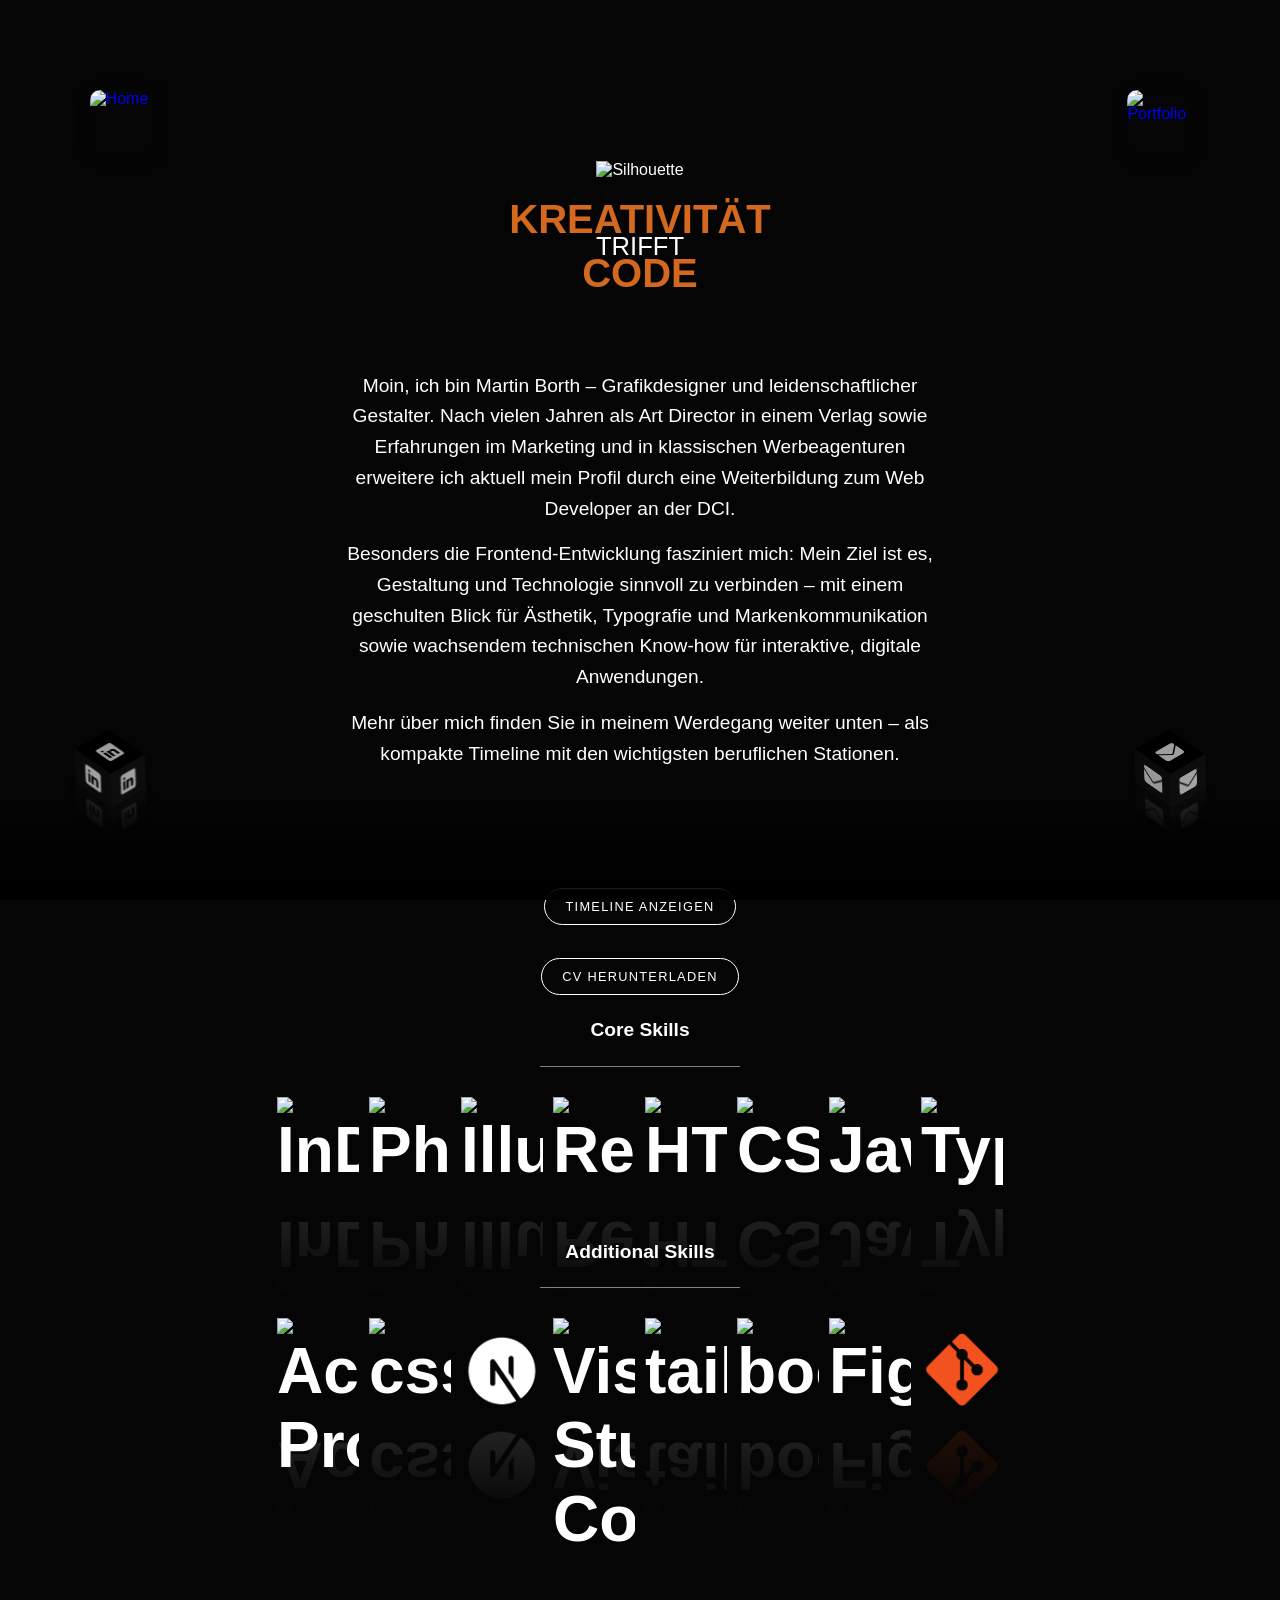
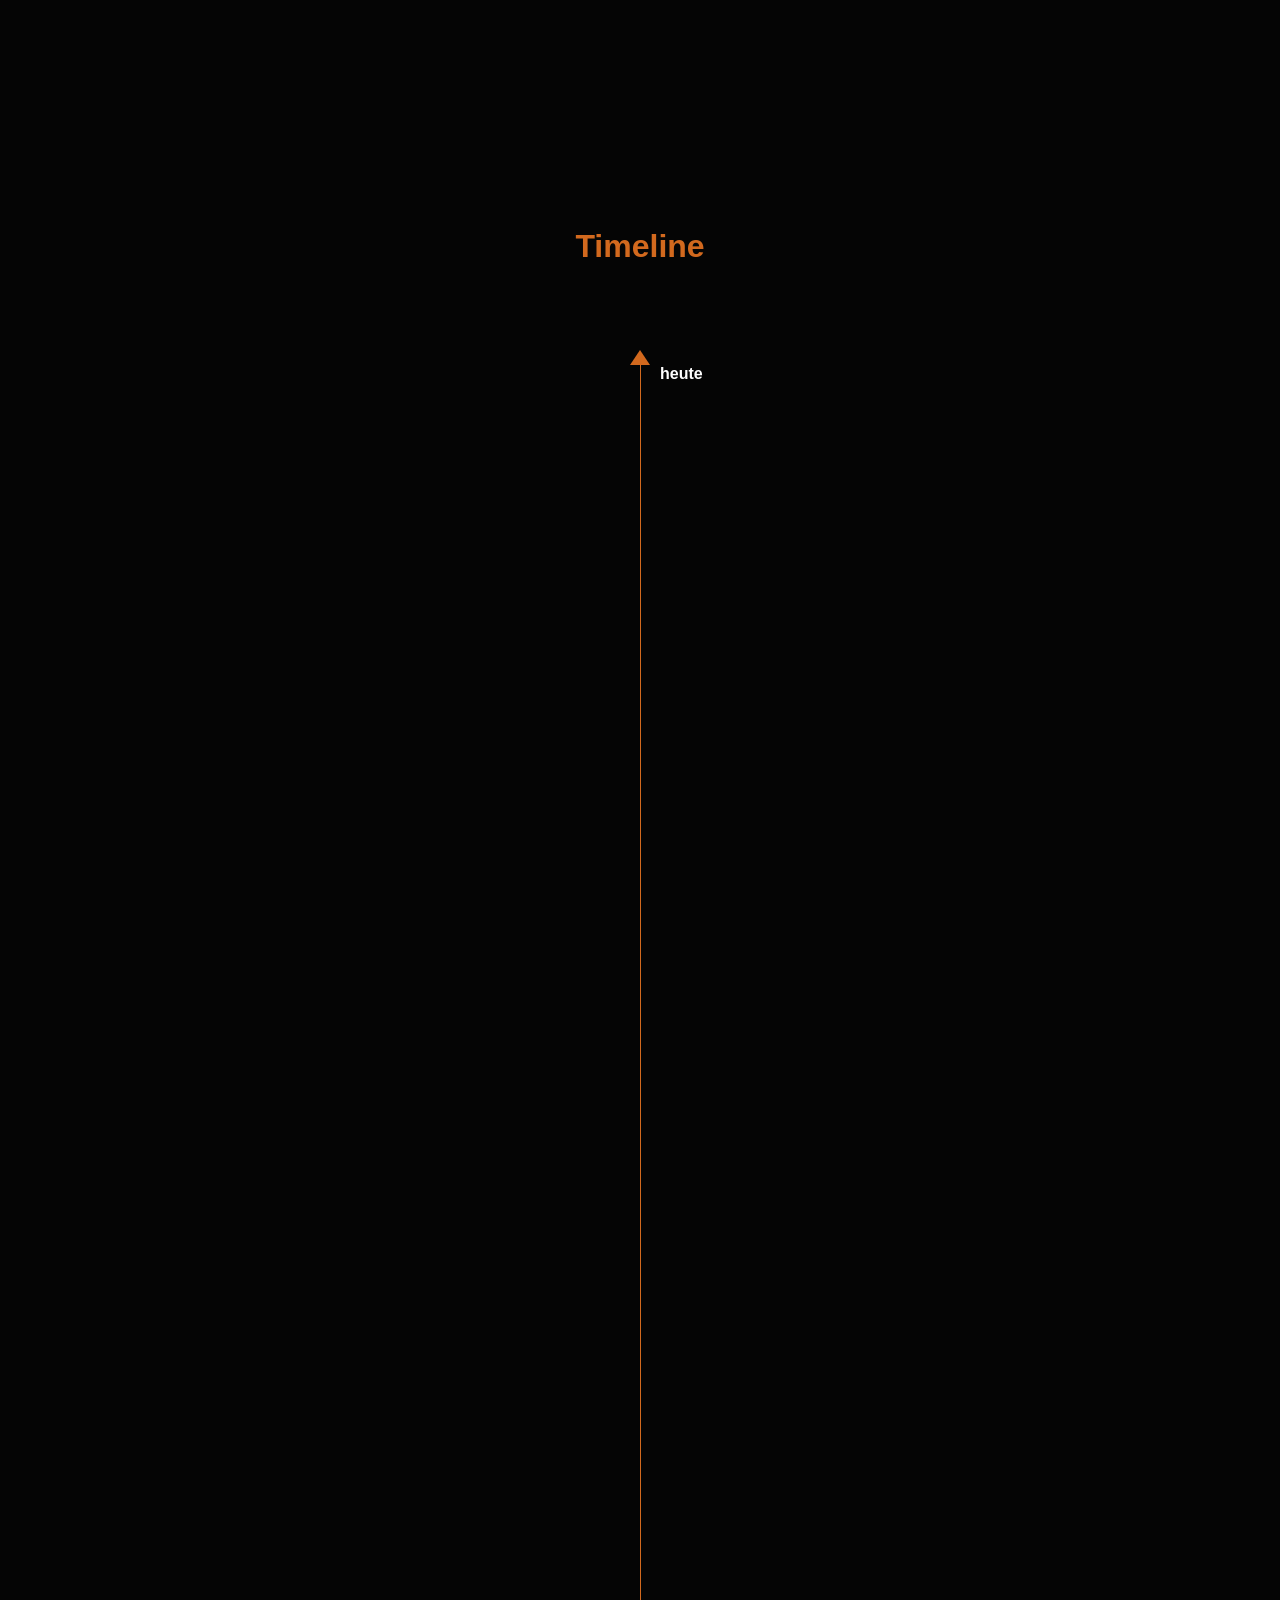
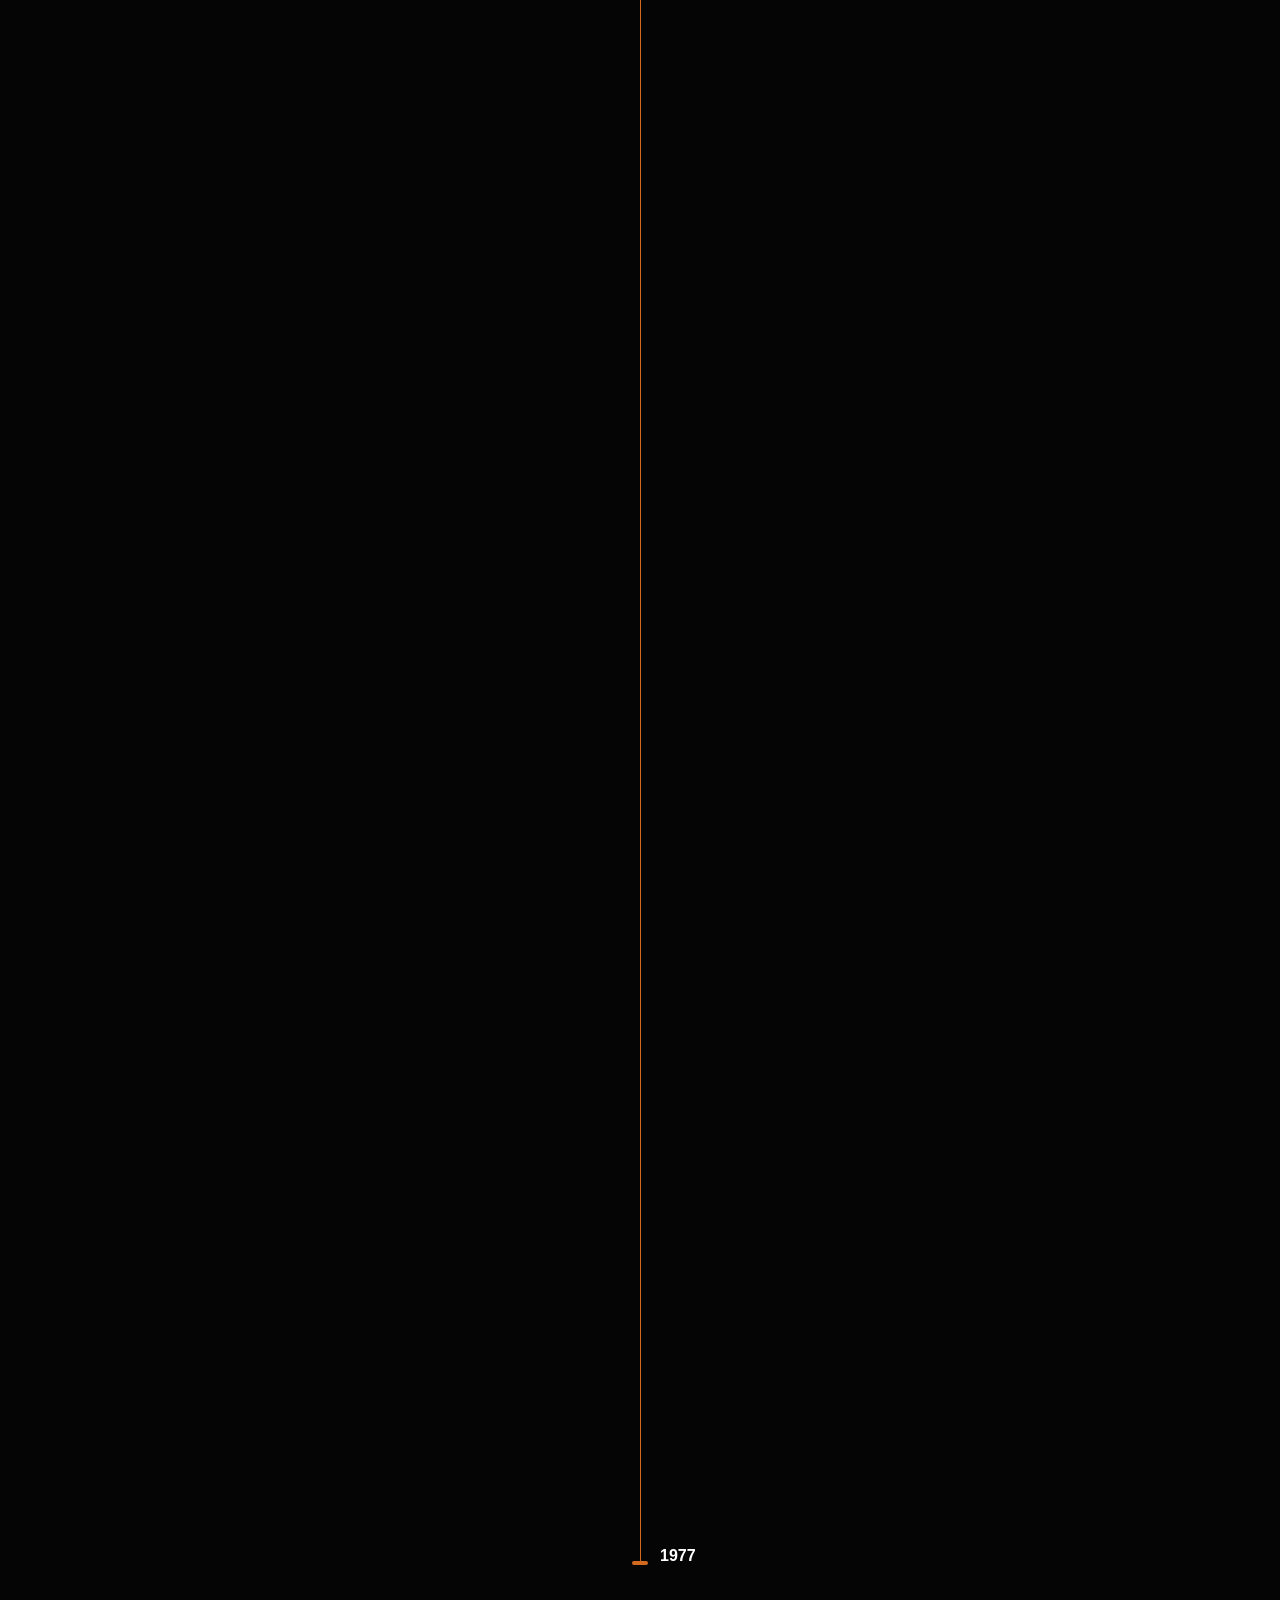
==== commit 5ed651f2: "Creative-Icons Grundfunktionalität wiederhergestellt - alle Icons gehen nach oben wie ursprünglich" ====
--- a/about.html
+++ b/about.html
@@ -91,6 +91,7 @@
         </p>
 
         <button id="skillsbtn" class="nav-button">Timeline anzeigen</button>
+        <a href="assets/about/CV-Martin_Borth.pdf" download="CV-Martin_Borth.pdf" class="nav-button cv-download-button">CV herunterladen</a>
     </div>
     
     <!-- LinkedIn Button (links) -->
--- a/about.css
+++ b/about.css
@@ -247,6 +247,35 @@
   background: chocolate;
 }
 
+.cv-download-button {
+  position: absolute;
+  bottom: -650px;
+  margin-bottom: 150px;
+  right: auto;
+  z-index: 2;
+  padding: 10px 20px;
+  font-size: 0.8em;
+  color: #fff;
+  background: rgb(5, 5, 5);
+  letter-spacing: 0.1em;
+  outline: none;
+  border: none;
+  border-radius: 55px;
+  text-transform: uppercase;
+  cursor: pointer;
+  overflow: hidden;
+  border: 0.2vh ridge rgb(255, 255, 255);
+  transition: background-color 1s ease-in-out, color 1s ease-in-out;
+  text-decoration: none;
+  display: inline-block;
+  margin-top: 20px;
+}
+
+.cv-download-button:hover {
+  background: chocolate;
+  color: #fff;
+}
+
 .HeadlineTimeline {
   text-align: center;
   width: 100%;
@@ -584,7 +613,7 @@
 .linkedin-container {
   position: fixed;
   bottom: 128px;
-  left: 10vw;
+  left: 7vw;
   z-index: 1000;
   transform: scale(0.5);
   transform-origin: bottom left;
@@ -594,7 +623,7 @@
   position: fixed;
   bottom: 180px;
   /* Position über dem linkedin-container */
-  left: 9vw;
+  left: 6vw;
   /* Gleiche horizontale Ausrichtung wie linkedin-container */
 
   color: rgba(255, 255, 255, 0.2);
@@ -660,7 +689,7 @@
 .button-container {
   position: fixed;
   bottom: 128px;
-  right: 10vw;
+  right: 7vw;
   z-index: 1000;
   transform: scale(0.5);
   transform-origin: bottom right;
@@ -670,7 +699,7 @@
   position: fixed;
   bottom: 180px;
   /* Position über dem button-container */
-  right: 9vw;
+  right: 6vw;
   /* Gleiche horizontale Ausrichtung wie button-container */
 
   color: rgba(255, 255, 255, 0.2);
@@ -1382,6 +1411,14 @@
     font-size: 0.9em;
   }
 
+  .cv-download-button {
+    position: relative;
+    bottom: auto;
+    margin-top: 10px;
+    margin-bottom: 40px;
+    font-size: 0.9em;
+  }
+
   /* Creative Icons reduziert anzeigen */
   .creative-icon {
     opacity: 0.7;
@@ -1421,70 +1458,72 @@
 
 /* Creative Icons - Animationen */
 .creative-icon:nth-child(2) {
-  animation: bubble-up-right 3s ease-out 0.2s infinite;
+  animation: bubble-up-right 2s ease-out 0.1s forwards;
 }
 
 .creative-icon:nth-child(3) {
-  animation: bubble-up-left 2.8s ease-out 0.5s infinite;
+  animation: bubble-up-left 2s ease-out 0.3s forwards;
 }
 
 .creative-icon:nth-child(4) {
-  animation: bubble-up-center 3.2s ease-out 0.8s infinite;
+  animation: bubble-up-center 2s ease-out 0.5s forwards;
 }
 
 .creative-icon:nth-child(5) {
-  animation: bubble-up-right 3.5s ease-out 1.1s infinite;
+  animation: bubble-up-right 2s ease-out 0.7s forwards;
 }
 
 .creative-icon:nth-child(6) {
-  animation: bubble-up-left 2.9s ease-out 1.4s infinite;
+  animation: bubble-up-left 2s ease-out 0.9s forwards;
 }
 
 .creative-icon:nth-child(7) {
-  animation: bubble-up-center 3.3s ease-out 1.7s infinite;
+  animation: bubble-up-center 2s ease-out 1.1s forwards;
 }
 
 .creative-icon:nth-child(8) {
-  animation: bubble-up-right 3.1s ease-out 2.0s infinite;
+  animation: bubble-up-far-right 2s ease-out 0.2s forwards;
+  font-size: 20px;
 }
 
 .creative-icon:nth-child(9) {
-  animation: bubble-up-left 3.4s ease-out 2.3s infinite;
+  animation: bubble-up-far-left 2s ease-out 0.4s forwards;
+  font-size: 18px;
 }
 
 .creative-icon:nth-child(10) {
-  animation: bubble-up-right 2s ease-out 0.1s infinite;
-  font-size: 20px;
+  animation: bubble-diagonal-right 2s ease-out 0.6s forwards;
+  font-size: 22px;
 }
 
 .creative-icon:nth-child(11) {
-  animation: bubble-up-left 1.8s ease-out 0.3s infinite;
-  font-size: 18px;
+  animation: bubble-diagonal-left 2s ease-out 0.8s forwards;
+  font-size: 19px;
 }
 
 .creative-icon:nth-child(12) {
-  animation: bubble-up-center 2.2s ease-out 0.5s infinite;
-  font-size: 22px;
+  animation: bubble-up-right 2s ease-out 1.0s forwards;
+  font-size: 21px;
 }
 
 .creative-icon:nth-child(13) {
-  animation: bubble-up-far-right 1.9s ease-out 0.7s infinite;
-  font-size: 19px;
+  animation: bubble-up-left 2s ease-out 1.2s;
+  font-size: 17px;
 }
 
 .creative-icon:nth-child(14) {
-  animation: bubble-up-far-left 2.1s ease-out 0.9s infinite;
-  font-size: 21px;
+  animation: bubble-up-center 2s ease-out 1.4s;
+  font-size: 23px;
 }
 
 .creative-icon:nth-child(15) {
-  animation: bubble-diagonal-right 1.7s ease-out 1.1s infinite;
-  font-size: 17px;
+  animation: bubble-up-far-right 2s ease-out 1.6s;
+  font-size: 16px;
 }
 
 .creative-icon:nth-child(16) {
-  animation: bubble-diagonal-left 2.3s ease-out 1.3s infinite;
-  font-size: 23px;
+  animation: bubble-up-far-left 2s ease-out 1.8s;
+  font-size: 24px;
 }
 
 .creative-icon:nth-child(17) {
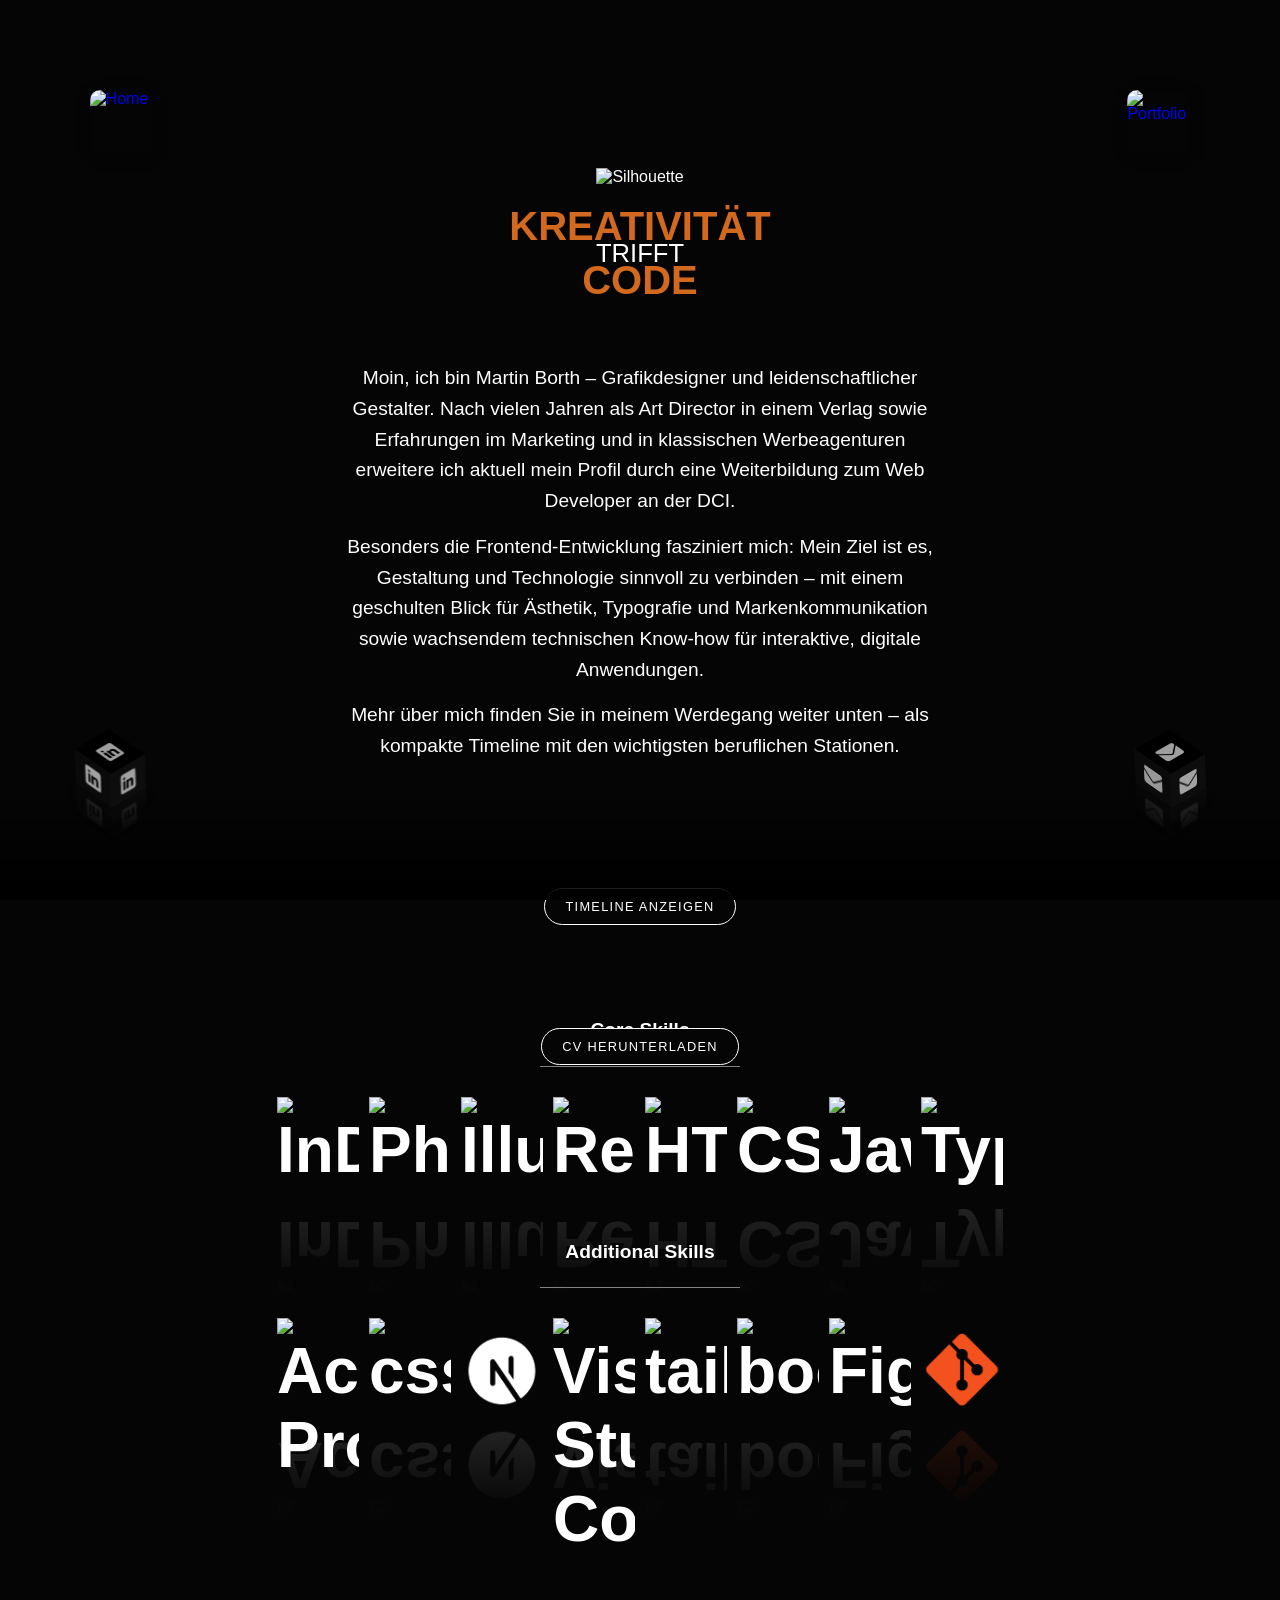
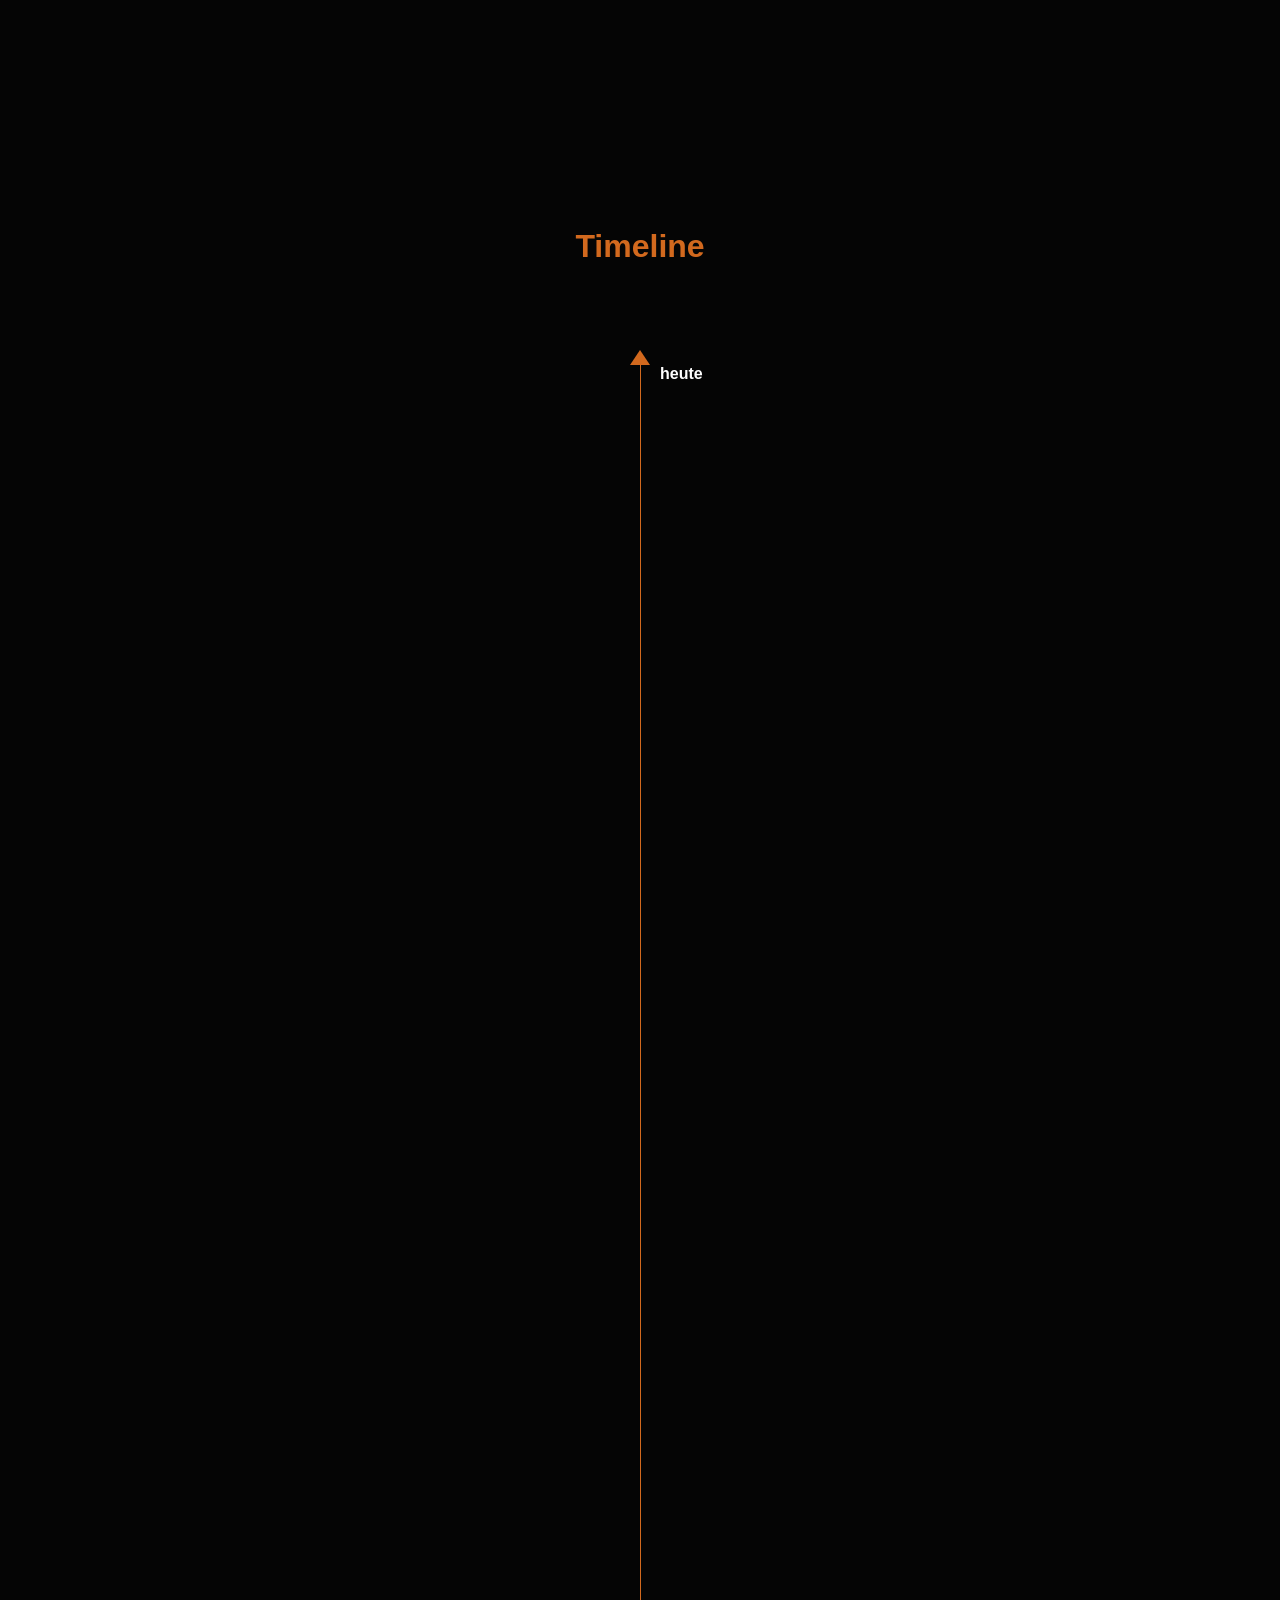
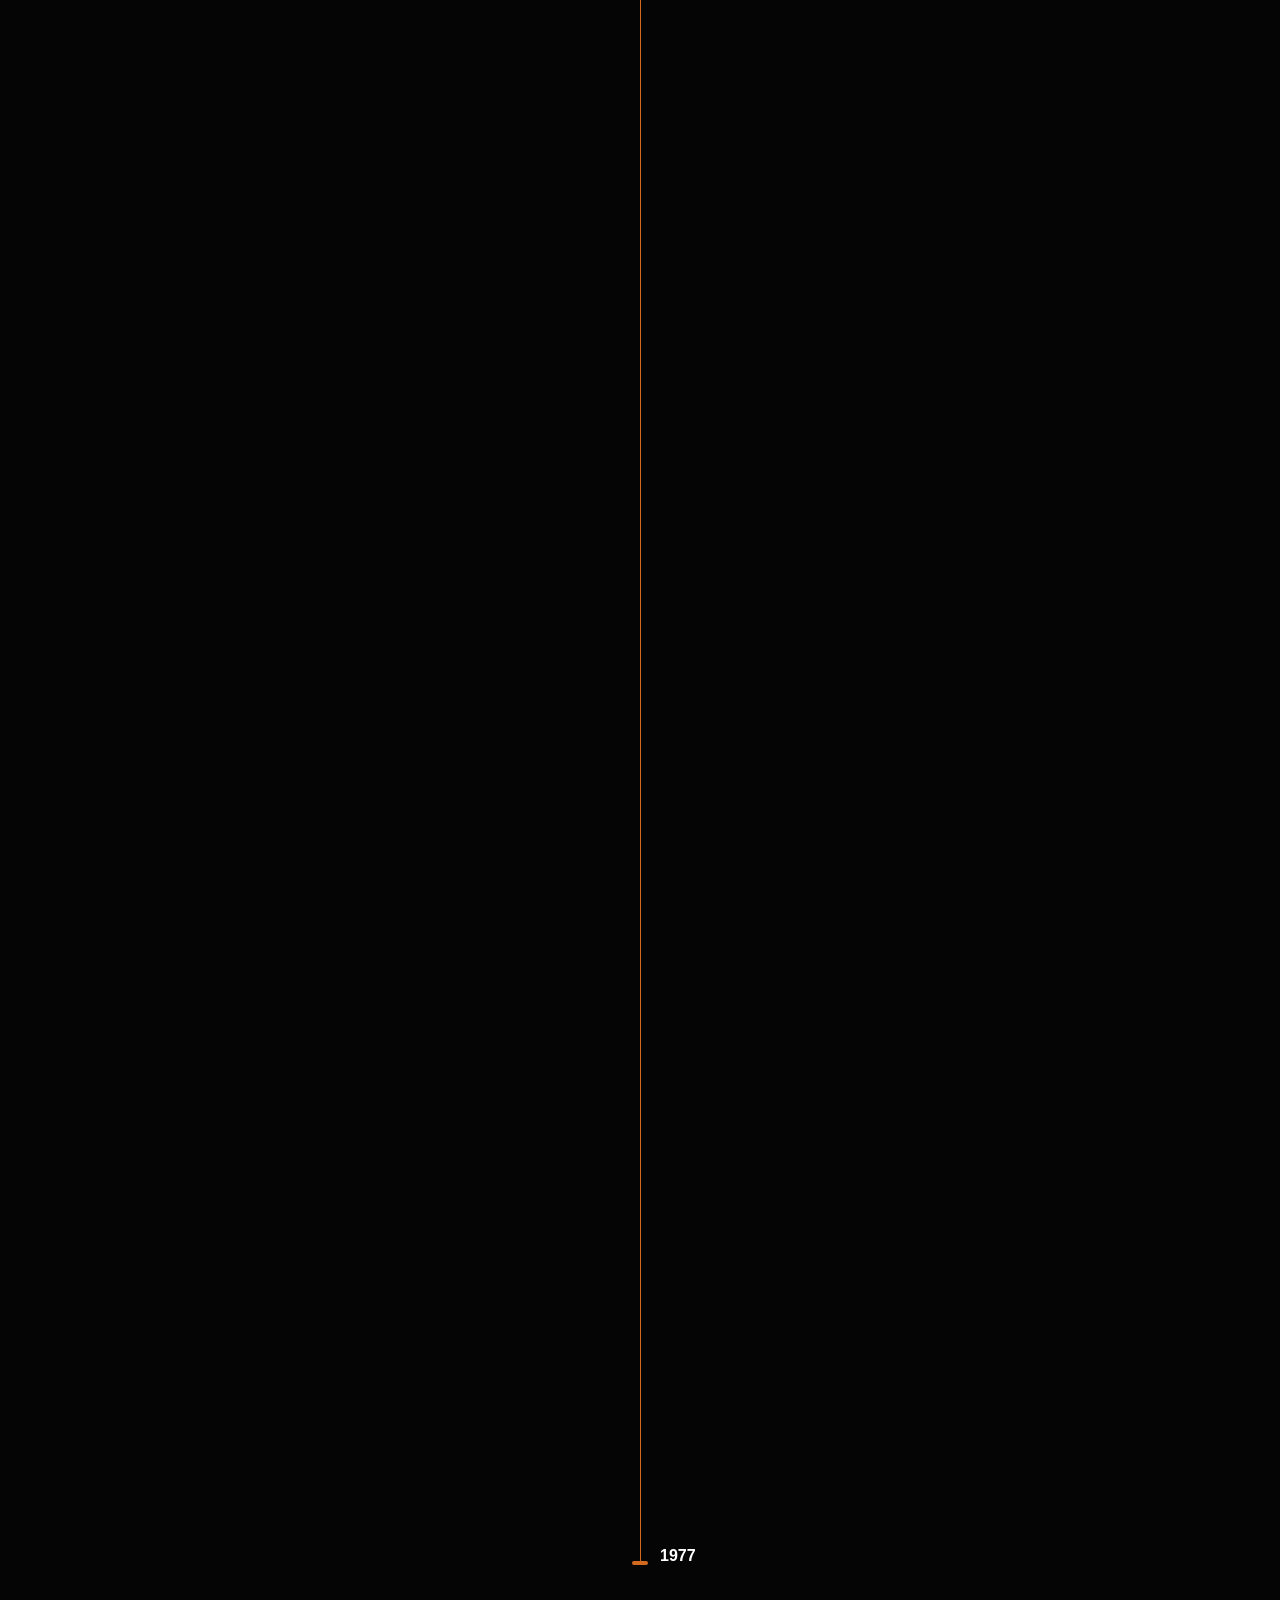
==== commit d909ab31: "Einheitlicher Hover-Container für Springbrunnen-Effekt + mehr Abstand zwischen CV-Button und Core Sk" ====
--- a/about.html
+++ b/about.html
@@ -29,66 +29,68 @@
         </nav>
     </header>
     <div class="about-header">
-        <div class="silhouette-container">
-            <img src="./assets/siluette.png" alt="Silhouette" />
-            <i class="creative-icon material-icons">brush</i>
-            <i class="creative-icon material-icons">palette</i>
-            <i class="creative-icon material-icons">lightbulb</i>
-            <i class="creative-icon material-icons">code</i>
-            <i class="creative-icon material-icons">design_services</i>
-            <i class="creative-icon material-icons">psychology</i>
-            <i class="creative-icon material-icons">auto_awesome</i>
-            <i class="creative-icon material-icons">emoji_objects</i>
-            <i class="creative-icon material-icons">brush</i>
-            <i class="creative-icon material-icons">palette</i>
-            <i class="creative-icon material-icons">lightbulb</i>
-            <i class="creative-icon material-icons">code</i>
-            <i class="creative-icon material-icons">design_services</i>
-            <i class="creative-icon material-icons">psychology</i>
-            <i class="creative-icon material-icons">auto_awesome</i>
-            <i class="creative-icon material-icons">emoji_objects</i>
-            <i class="creative-icon material-icons">create</i>
-            <i class="creative-icon material-icons">color_lens</i>
-            <i class="creative-icon material-icons">web</i>
-            <i class="creative-icon material-icons">devices</i>
-            <i class="creative-icon material-icons">format_paint</i>
-            <i class="creative-icon material-icons">camera</i>
-            <i class="creative-icon material-icons">photo_camera</i>
-            <i class="creative-icon material-icons">style</i>
-            <i class="creative-icon material-icons">layers</i>
-            <i class="creative-icon material-icons">architecture</i>
-            <i class="creative-icon material-icons">grid_view</i>
-            <i class="creative-icon material-icons">view_quilt</i>
-            <i class="creative-icon material-icons">rocket_launch</i>
-            <i class="creative-icon material-icons">mood</i>
-            <i class="creative-icon material-icons">military_tech</i>
-            <i class="creative-icon material-icons">compost</i>
-            <i class="creative-icon material-icons">emoji_symbols</i>
-            <i class="creative-icon material-icons">bomb</i>
-            <i class="creative-icon material-icons">candlestick_chart</i>
-            <i class="creative-icon material-icons">fingerprint</i>
-            <i class="creative-icon material-icons">power_settings_new</i>
+        <div class="creative-hover-container">
+            <div class="silhouette-container">
+                <img src="./assets/siluette.png" alt="Silhouette" />
+                <i class="creative-icon material-icons">brush</i>
+                <i class="creative-icon material-icons">palette</i>
+                <i class="creative-icon material-icons">lightbulb</i>
+                <i class="creative-icon material-icons">code</i>
+                <i class="creative-icon material-icons">design_services</i>
+                <i class="creative-icon material-icons">psychology</i>
+                <i class="creative-icon material-icons">auto_awesome</i>
+                <i class="creative-icon material-icons">emoji_objects</i>
+                <i class="creative-icon material-icons">brush</i>
+                <i class="creative-icon material-icons">palette</i>
+                <i class="creative-icon material-icons">lightbulb</i>
+                <i class="creative-icon material-icons">code</i>
+                <i class="creative-icon material-icons">design_services</i>
+                <i class="creative-icon material-icons">psychology</i>
+                <i class="creative-icon material-icons">auto_awesome</i>
+                <i class="creative-icon material-icons">emoji_objects</i>
+                <i class="creative-icon material-icons">create</i>
+                <i class="creative-icon material-icons">color_lens</i>
+                <i class="creative-icon material-icons">web</i>
+                <i class="creative-icon material-icons">devices</i>
+                <i class="creative-icon material-icons">format_paint</i>
+                <i class="creative-icon material-icons">camera</i>
+                <i class="creative-icon material-icons">photo_camera</i>
+                <i class="creative-icon material-icons">style</i>
+                <i class="creative-icon material-icons">layers</i>
+                <i class="creative-icon material-icons">architecture</i>
+                <i class="creative-icon material-icons">grid_view</i>
+                <i class="creative-icon material-icons">view_quilt</i>
+                <i class="creative-icon material-icons">rocket_launch</i>
+                <i class="creative-icon material-icons">mood</i>
+                <i class="creative-icon material-icons">military_tech</i>
+                <i class="creative-icon material-icons">compost</i>
+                <i class="creative-icon material-icons">emoji_symbols</i>
+                <i class="creative-icon material-icons">bomb</i>
+                <i class="creative-icon material-icons">candlestick_chart</i>
+                <i class="creative-icon material-icons">fingerprint</i>
+                <i class="creative-icon material-icons">power_settings_new</i>
+            </div>
+
+            <h2 class="head1">KREATIVITÄT</h2>
+            <h2 class="head2">TRIFFT</h2>
+            <h2 class="head3">CODE</h2>
+            <p class="text1">
+                Moin, ich bin Martin Borth – Grafikdesigner und leidenschaftlicher Gestalter.
+                Nach vielen Jahren als Art Director in einem Verlag sowie Erfahrungen im Marketing und in klassischen
+                Werbeagenturen erweitere ich aktuell mein Profil durch eine Weiterbildung zum Web Developer an der DCI.
+            </p>
+
+            <p class="text2">
+                Besonders die Frontend-Entwicklung fasziniert mich: Mein Ziel ist es, Gestaltung und Technologie sinnvoll zu
+                verbinden – mit einem geschulten Blick für Ästhetik, Typografie und Markenkommunikation sowie wachsendem
+                technischen Know-how für interaktive, digitale Anwendungen.
+            </p>
+
+            <p class="text3">
+                Mehr über mich finden Sie in meinem Werdegang weiter unten – als kompakte Timeline mit den wichtigsten
+                beruflichen Stationen.
+            </p>
         </div>
-
-        <h2 class="head1">KREATIVITÄT</h2>
-        <h2 class="head2">TRIFFT</h2>
-        <h2 class="head3">CODE</h2>
-        <p class="text1">
-            Moin, ich bin Martin Borth – Grafikdesigner und leidenschaftlicher Gestalter.
-            Nach vielen Jahren als Art Director in einem Verlag sowie Erfahrungen im Marketing und in klassischen
-            Werbeagenturen erweitere ich aktuell mein Profil durch eine Weiterbildung zum Web Developer an der DCI.
-        </p>
-
-        <p class="text2">
-            Besonders die Frontend-Entwicklung fasziniert mich: Mein Ziel ist es, Gestaltung und Technologie sinnvoll zu
-            verbinden – mit einem geschulten Blick für Ästhetik, Typografie und Markenkommunikation sowie wachsendem
-            technischen Know-how für interaktive, digitale Anwendungen.
-        </p>
-
-        <p class="text3">
-            Mehr über mich finden Sie in meinem Werdegang weiter unten – als kompakte Timeline mit den wichtigsten
-            beruflichen Stationen.
-        </p>
 
         <button id="skillsbtn" class="nav-button">Timeline anzeigen</button>
         <a href="assets/about/CV-Martin_Borth.pdf" download="CV-Martin_Borth.pdf" class="nav-button cv-download-button">CV herunterladen</a>
--- a/about.css
+++ b/about.css
@@ -196,27 +196,288 @@
   top: -35px;
   left: 49.5%;
   transform: translateX(-50%);
-  animation-duration: 2.5s;
+  animation-duration: 3s;
   animation-fill-mode: forwards;
+  animation-iteration-count: infinite;
   pointer-events: none;
   /* Icons selbst keine Hover-Effekte */
 }
 
 /* Standard: Animation anhalten, Icons verschwinden */
-.about-header img:not(:hover)~.creative-icon,
-.about-header h2:not(:hover)~.creative-icon,
-.about-header .head2:not(:hover)~.creative-icon,
-.about-header .head3:not(:hover)~.creative-icon {
+.creative-hover-container:not(:hover) .creative-icon {
   animation: none !important;
   opacity: 0 !important;
 }
 
-/* Nur wenn das Bild oder die Überschriften gehovern, darf sich was bewegen */
-.about-header img:hover~.creative-icon,
-.about-header h2:hover~.creative-icon,
-.about-header .head2:hover~.creative-icon,
-.about-header .head3:hover~.creative-icon {
+/* Nur wenn der Container gehovert wird, darf sich was bewegen */
+.creative-hover-container:hover .creative-icon {
+  /* Individuelle Animationen werden durch nth-child Regeln definiert */
+}
+
+/* Individuelle Animationen für verschiedene Richtungen (Springbrunnen-Effekt) */
+.creative-hover-container:hover .creative-icon:nth-child(2),
+.creative-hover-container:hover .creative-icon:nth-child(2),
+.creative-hover-container:hover .creative-icon:nth-child(2),
+.creative-hover-container:hover .creative-icon:nth-child(2),
+.creative-hover-container:hover .creative-icon:nth-child(2),
+.creative-hover-container:hover .creative-icon:nth-child(2),
+.creative-hover-container:hover .creative-icon:nth-child(2) {
+  animation-name: bubble-up-right;
+  animation-delay: 0.2s;
+}
+
+.creative-hover-container:hover .creative-icon:nth-child(3),
+.creative-hover-container:hover .creative-icon:nth-child(3),
+.creative-hover-container:hover .creative-icon:nth-child(3),
+.creative-hover-container:hover .creative-icon:nth-child(3),
+.creative-hover-container:hover .creative-icon:nth-child(3),
+.creative-hover-container:hover .creative-icon:nth-child(3),
+.creative-hover-container:hover .creative-icon:nth-child(3) {
+  animation-name: bubble-up-left;
+  animation-delay: 0.7s;
+}
+
+.creative-hover-container:hover .creative-icon:nth-child(4),
+.creative-hover-container:hover .creative-icon:nth-child(4),
+.creative-hover-container:hover .creative-icon:nth-child(4),
+.creative-hover-container:hover .creative-icon:nth-child(4),
+.creative-hover-container:hover .creative-icon:nth-child(4),
+.creative-hover-container:hover .creative-icon:nth-child(4),
+.creative-hover-container:hover .creative-icon:nth-child(4) {
   animation-name: bubble-up-center;
+  animation-delay: 1.1s;
+}
+
+.creative-hover-container:hover .creative-icon:nth-child(5),
+.creative-hover-container:hover .creative-icon:nth-child(5),
+.creative-hover-container:hover .creative-icon:nth-child(5),
+.creative-hover-container:hover .creative-icon:nth-child(5),
+.creative-hover-container:hover .creative-icon:nth-child(5),
+.creative-hover-container:hover .creative-icon:nth-child(5),
+.creative-hover-container:hover .creative-icon:nth-child(5) {
+  animation-name: bubble-up-far-right;
+  animation-delay: 1.8s;
+}
+
+.creative-hover-container:hover .creative-icon:nth-child(6),
+.creative-hover-container:hover .creative-icon:nth-child(6),
+.creative-hover-container:hover .creative-icon:nth-child(6),
+.creative-hover-container:hover .creative-icon:nth-child(6),
+.creative-hover-container:hover .creative-icon:nth-child(6),
+.creative-hover-container:hover .creative-icon:nth-child(6),
+.creative-hover-container:hover .creative-icon:nth-child(6) {
+  animation-name: bubble-up-far-left;
+  animation-delay: 2.3s;
+}
+
+.creative-hover-container:hover .creative-icon:nth-child(7),
+.creative-hover-container:hover .creative-icon:nth-child(7),
+.creative-hover-container:hover .creative-icon:nth-child(7),
+.creative-hover-container:hover .creative-icon:nth-child(7),
+.creative-hover-container:hover .creative-icon:nth-child(7),
+.creative-hover-container:hover .creative-icon:nth-child(7),
+.creative-hover-container:hover .creative-icon:nth-child(7) {
+  animation-name: bubble-diagonal-right;
+  animation-delay: 2.9s;
+}
+
+.creative-hover-container:hover .creative-icon:nth-child(8),
+.creative-hover-container:hover .creative-icon:nth-child(8),
+.creative-hover-container:hover .creative-icon:nth-child(8),
+.creative-hover-container:hover .creative-icon:nth-child(8),
+.creative-hover-container:hover .creative-icon:nth-child(8),
+.creative-hover-container:hover .creative-icon:nth-child(8),
+.creative-hover-container:hover .creative-icon:nth-child(8) {
+  animation-name: bubble-diagonal-left;
+  animation-delay: 3.4s;
+}
+
+.creative-hover-container:hover .creative-icon:nth-child(9),
+.creative-hover-container:hover .creative-icon:nth-child(9),
+.creative-hover-container:hover .creative-icon:nth-child(9),
+.creative-hover-container:hover .creative-icon:nth-child(9),
+.creative-hover-container:hover .creative-icon:nth-child(9),
+.creative-hover-container:hover .creative-icon:nth-child(9),
+.creative-hover-container:hover .creative-icon:nth-child(9) {
+  animation-name: bubble-up-right;
+  animation-delay: 4.1s;
+}
+
+.creative-hover-container:hover .creative-icon:nth-child(10),
+.creative-hover-container:hover .creative-icon:nth-child(10),
+.creative-hover-container:hover .creative-icon:nth-child(10),
+.creative-hover-container:hover .creative-icon:nth-child(10),
+.creative-hover-container:hover .creative-icon:nth-child(10),
+.creative-hover-container:hover .creative-icon:nth-child(10),
+.creative-hover-container:hover .creative-icon:nth-child(10) {
+  animation-name: bubble-up-center;
+  animation-delay: 0.5s;
+}
+
+.creative-hover-container:hover .creative-icon:nth-child(11),
+.creative-hover-container:hover .creative-icon:nth-child(11),
+.creative-hover-container:hover .creative-icon:nth-child(11),
+.creative-hover-container:hover .creative-icon:nth-child(11),
+.creative-hover-container:hover .creative-icon:nth-child(11),
+.creative-hover-container:hover .creative-icon:nth-child(11),
+.creative-hover-container:hover .creative-icon:nth-child(11) {
+  animation-name: bubble-diagonal-left;
+  animation-delay: 1.4s;
+}
+
+.creative-hover-container:hover .creative-icon:nth-child(12),
+.creative-hover-container:hover .creative-icon:nth-child(12),
+.creative-hover-container:hover .creative-icon:nth-child(12),
+.creative-hover-container:hover .creative-icon:nth-child(12),
+.creative-hover-container:hover .creative-icon:nth-child(12),
+.creative-hover-container:hover .creative-icon:nth-child(12),
+.creative-hover-container:hover .creative-icon:nth-child(12) {
+  animation-name: bubble-up-far-right;
+  animation-delay: 2.1s;
+}
+
+.creative-hover-container:hover .creative-icon:nth-child(13),
+.creative-hover-container:hover .creative-icon:nth-child(13),
+.creative-hover-container:hover .creative-icon:nth-child(13),
+.creative-hover-container:hover .creative-icon:nth-child(13),
+.creative-hover-container:hover .creative-icon:nth-child(13),
+.creative-hover-container:hover .creative-icon:nth-child(13),
+.creative-hover-container:hover .creative-icon:nth-child(13) {
+  animation-name: bubble-diagonal-right;
+  animation-delay: 2.7s;
+}
+
+.creative-hover-container:hover .creative-icon:nth-child(14),
+.creative-hover-container:hover .creative-icon:nth-child(14),
+.creative-hover-container:hover .creative-icon:nth-child(14),
+.creative-hover-container:hover .creative-icon:nth-child(14),
+.creative-hover-container:hover .creative-icon:nth-child(14),
+.creative-hover-container:hover .creative-icon:nth-child(14),
+.creative-hover-container:hover .creative-icon:nth-child(14) {
+  animation-name: bubble-up-left;
+  animation-delay: 3.6s;
+}
+
+.creative-hover-container:hover .creative-icon:nth-child(15),
+.creative-hover-container:hover .creative-icon:nth-child(15),
+.creative-hover-container:hover .creative-icon:nth-child(15),
+.creative-hover-container:hover .creative-icon:nth-child(15),
+.creative-hover-container:hover .creative-icon:nth-child(15),
+.creative-hover-container:hover .creative-icon:nth-child(15),
+.creative-hover-container:hover .creative-icon:nth-child(15) {
+  animation-name: bubble-up-far-left;
+  animation-delay: 4.5s;
+}
+
+/* Weitere Icons 16-38 für vollständigen Springbrunnen-Effekt */
+.creative-hover-container:hover .creative-icon:nth-child(16),
+.creative-hover-container:hover .creative-icon:nth-child(16),
+.creative-hover-container:hover .creative-icon:nth-child(16),
+.creative-hover-container:hover .creative-icon:nth-child(16),
+.creative-hover-container:hover .creative-icon:nth-child(16),
+.creative-hover-container:hover .creative-icon:nth-child(16),
+.creative-hover-container:hover .creative-icon:nth-child(16) {
+  animation-name: bubble-diagonal-right;
+  animation-delay: 0.3s;
+}
+
+.creative-hover-container:hover .creative-icon:nth-child(17),
+.creative-hover-container:hover .creative-icon:nth-child(17),
+.creative-hover-container:hover .creative-icon:nth-child(17),
+.creative-hover-container:hover .creative-icon:nth-child(17),
+.creative-hover-container:hover .creative-icon:nth-child(17),
+.creative-hover-container:hover .creative-icon:nth-child(17),
+.creative-hover-container:hover .creative-icon:nth-child(17) {
+  animation-name: bubble-up-center;
+  animation-delay: 0.8s;
+}
+
+.creative-hover-container:hover .creative-icon:nth-child(18),
+.creative-hover-container:hover .creative-icon:nth-child(18),
+.creative-hover-container:hover .creative-icon:nth-child(18),
+.creative-hover-container:hover .creative-icon:nth-child(18),
+.creative-hover-container:hover .creative-icon:nth-child(18),
+.creative-hover-container:hover .creative-icon:nth-child(18),
+.creative-hover-container:hover .creative-icon:nth-child(18) {
+  animation-name: bubble-up-left;
+  animation-delay: 1.5s;
+}
+
+.creative-hover-container:hover .creative-icon:nth-child(19),
+.creative-hover-container:hover .creative-icon:nth-child(19),
+.creative-hover-container:hover .creative-icon:nth-child(19),
+.creative-hover-container:hover .creative-icon:nth-child(19),
+.creative-hover-container:hover .creative-icon:nth-child(19),
+.creative-hover-container:hover .creative-icon:nth-child(19),
+.creative-hover-container:hover .creative-icon:nth-child(19) {
+  animation-name: bubble-diagonal-left;
+  animation-delay: 2.2s;
+}
+
+.creative-hover-container:hover .creative-icon:nth-child(20),
+.creative-hover-container:hover .creative-icon:nth-child(20),
+.creative-hover-container:hover .creative-icon:nth-child(20),
+.creative-hover-container:hover .creative-icon:nth-child(20),
+.creative-hover-container:hover .creative-icon:nth-child(20),
+.creative-hover-container:hover .creative-icon:nth-child(20),
+.creative-hover-container:hover .creative-icon:nth-child(20) {
+  animation-name: bubble-up-far-right;
+  animation-delay: 2.8s;
+}
+
+.creative-hover-container:hover .creative-icon:nth-child(21),
+.creative-hover-container:hover .creative-icon:nth-child(21),
+.creative-hover-container:hover .creative-icon:nth-child(21),
+.creative-hover-container:hover .creative-icon:nth-child(21),
+.creative-hover-container:hover .creative-icon:nth-child(21),
+.creative-hover-container:hover .creative-icon:nth-child(21),
+.creative-hover-container:hover .creative-icon:nth-child(21) {
+  animation-name: bubble-up-right;
+  animation-delay: 3.3s;
+}
+
+.creative-hover-container:hover .creative-icon:nth-child(22),
+.creative-hover-container:hover .creative-icon:nth-child(22),
+.creative-hover-container:hover .creative-icon:nth-child(22),
+.creative-hover-container:hover .creative-icon:nth-child(22),
+.creative-hover-container:hover .creative-icon:nth-child(22),
+.creative-hover-container:hover .creative-icon:nth-child(22),
+.creative-hover-container:hover .creative-icon:nth-child(22) {
+  animation-name: bubble-up-far-left;
+  animation-delay: 3.9s;
+}
+
+.creative-hover-container:hover .creative-icon:nth-child(23),
+.creative-hover-container:hover .creative-icon:nth-child(23),
+.creative-hover-container:hover .creative-icon:nth-child(23),
+.creative-hover-container:hover .creative-icon:nth-child(23),
+.creative-hover-container:hover .creative-icon:nth-child(23),
+.creative-hover-container:hover .creative-icon:nth-child(23),
+.creative-hover-container:hover .creative-icon:nth-child(23) {
+  animation-name: bubble-diagonal-right;
+  animation-delay: 4.7s;
+}
+
+.creative-hover-container:hover .creative-icon:nth-child(24),
+.creative-hover-container:hover .creative-icon:nth-child(24),
+.creative-hover-container:hover .creative-icon:nth-child(24),
+.creative-hover-container:hover .creative-icon:nth-child(24),
+.creative-hover-container:hover .creative-icon:nth-child(24),
+.creative-hover-container:hover .creative-icon:nth-child(24),
+.creative-hover-container:hover .creative-icon:nth-child(24) {
+  animation-name: bubble-up-center;
+  animation-delay: 5.2s;
+}
+
+.creative-hover-container:hover .creative-icon:nth-child(25),
+.creative-hover-container:hover .creative-icon:nth-child(25),
+.creative-hover-container:hover .creative-icon:nth-child(25),
+.creative-hover-container:hover .creative-icon:nth-child(25),
+.creative-hover-container:hover .creative-icon:nth-child(25),
+.creative-hover-container:hover .creative-icon:nth-child(25),
+.creative-hover-container:hover .creative-icon:nth-child(25) {
+  animation-name: bubble-diagonal-left;
+  animation-delay: 0.6s;
 }
 
 /* =========================================================
@@ -249,7 +510,7 @@
 
 .cv-download-button {
   position: absolute;
-  bottom: -650px;
+  bottom: -720px;
   margin-bottom: 150px;
   right: auto;
   z-index: 2;
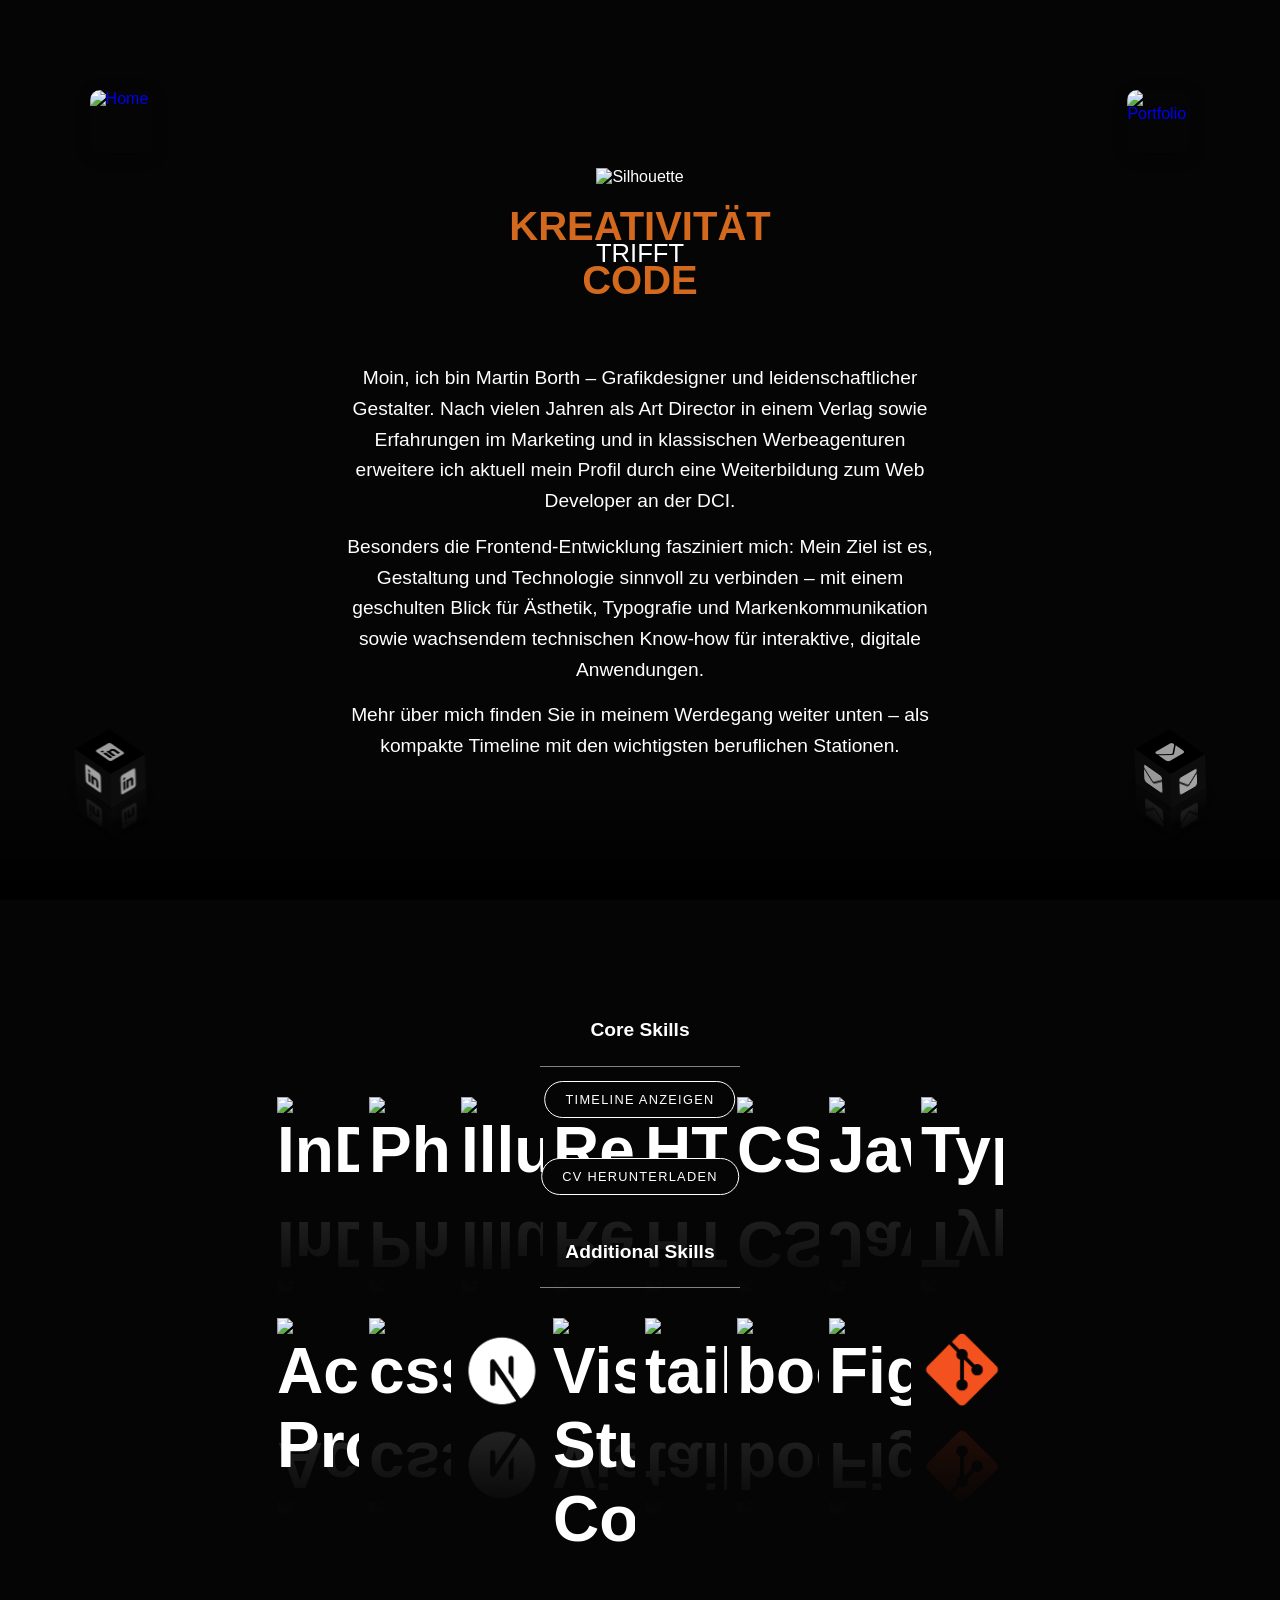
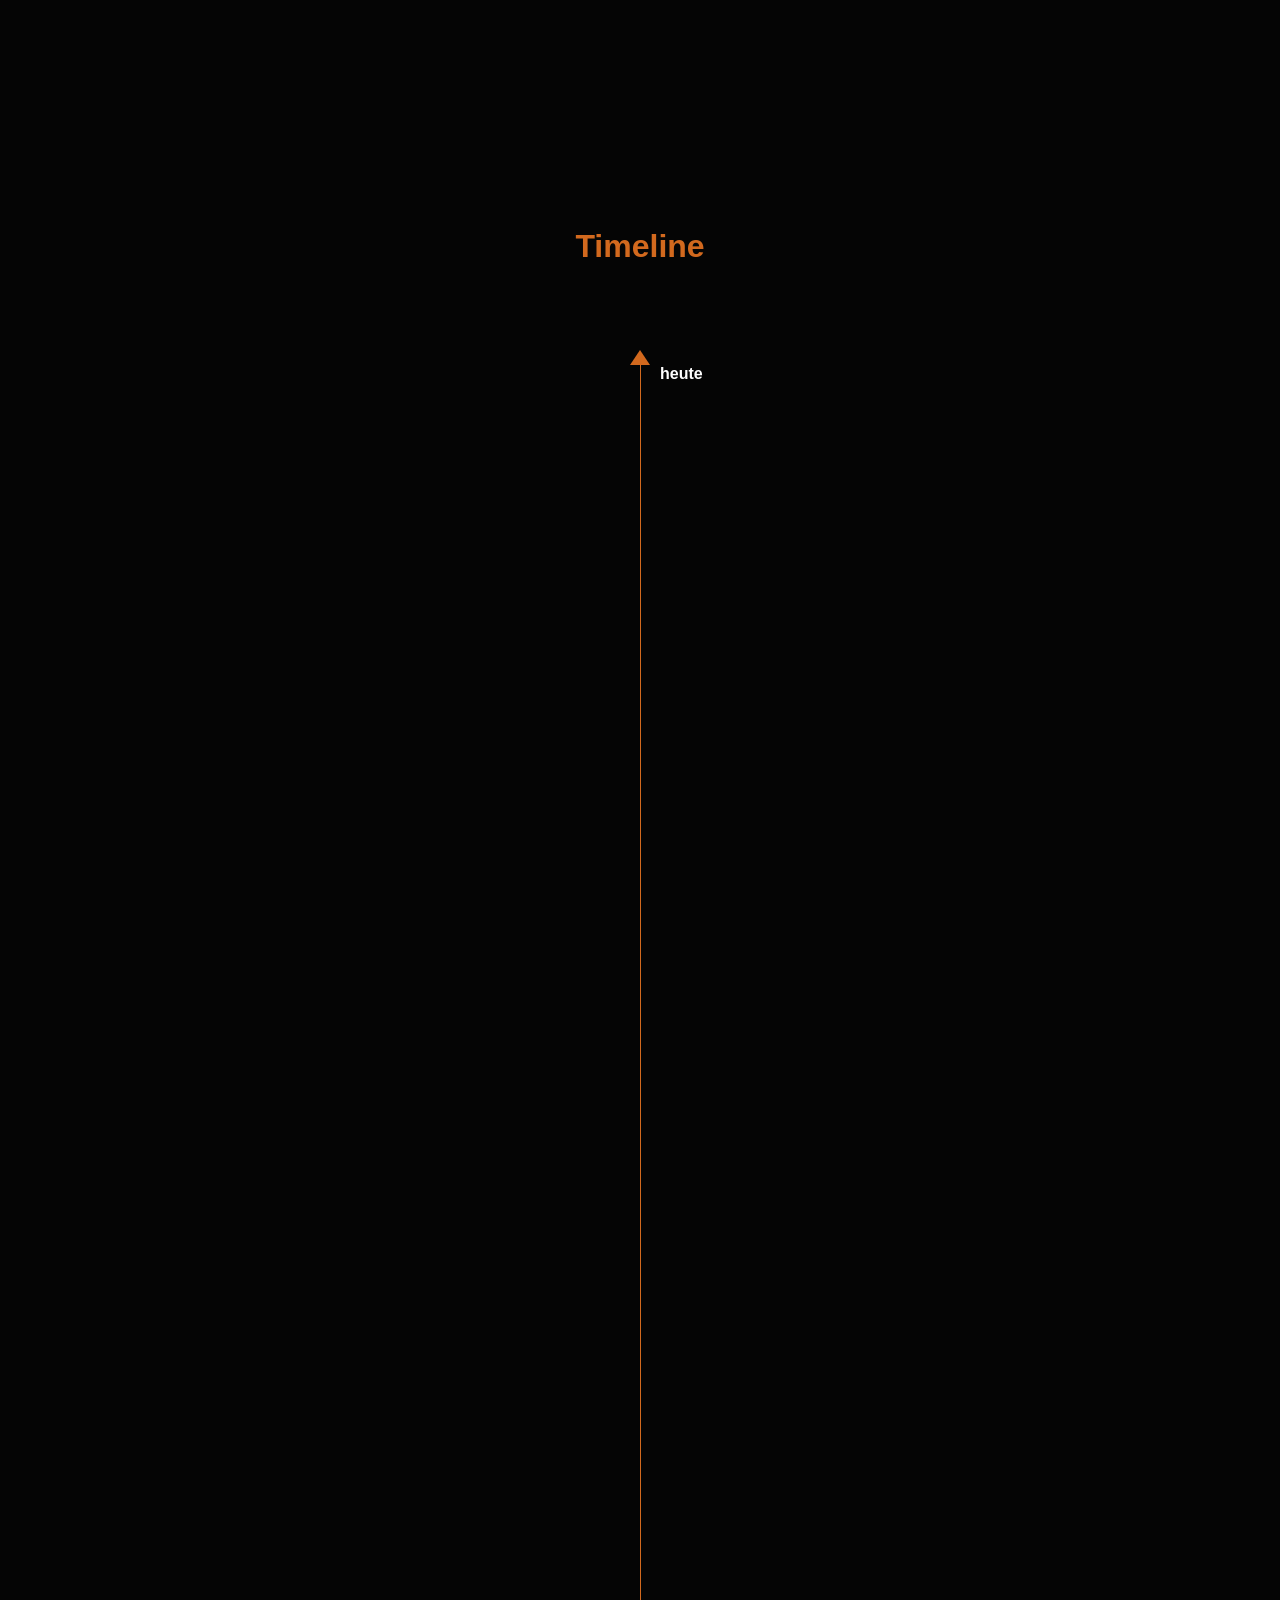
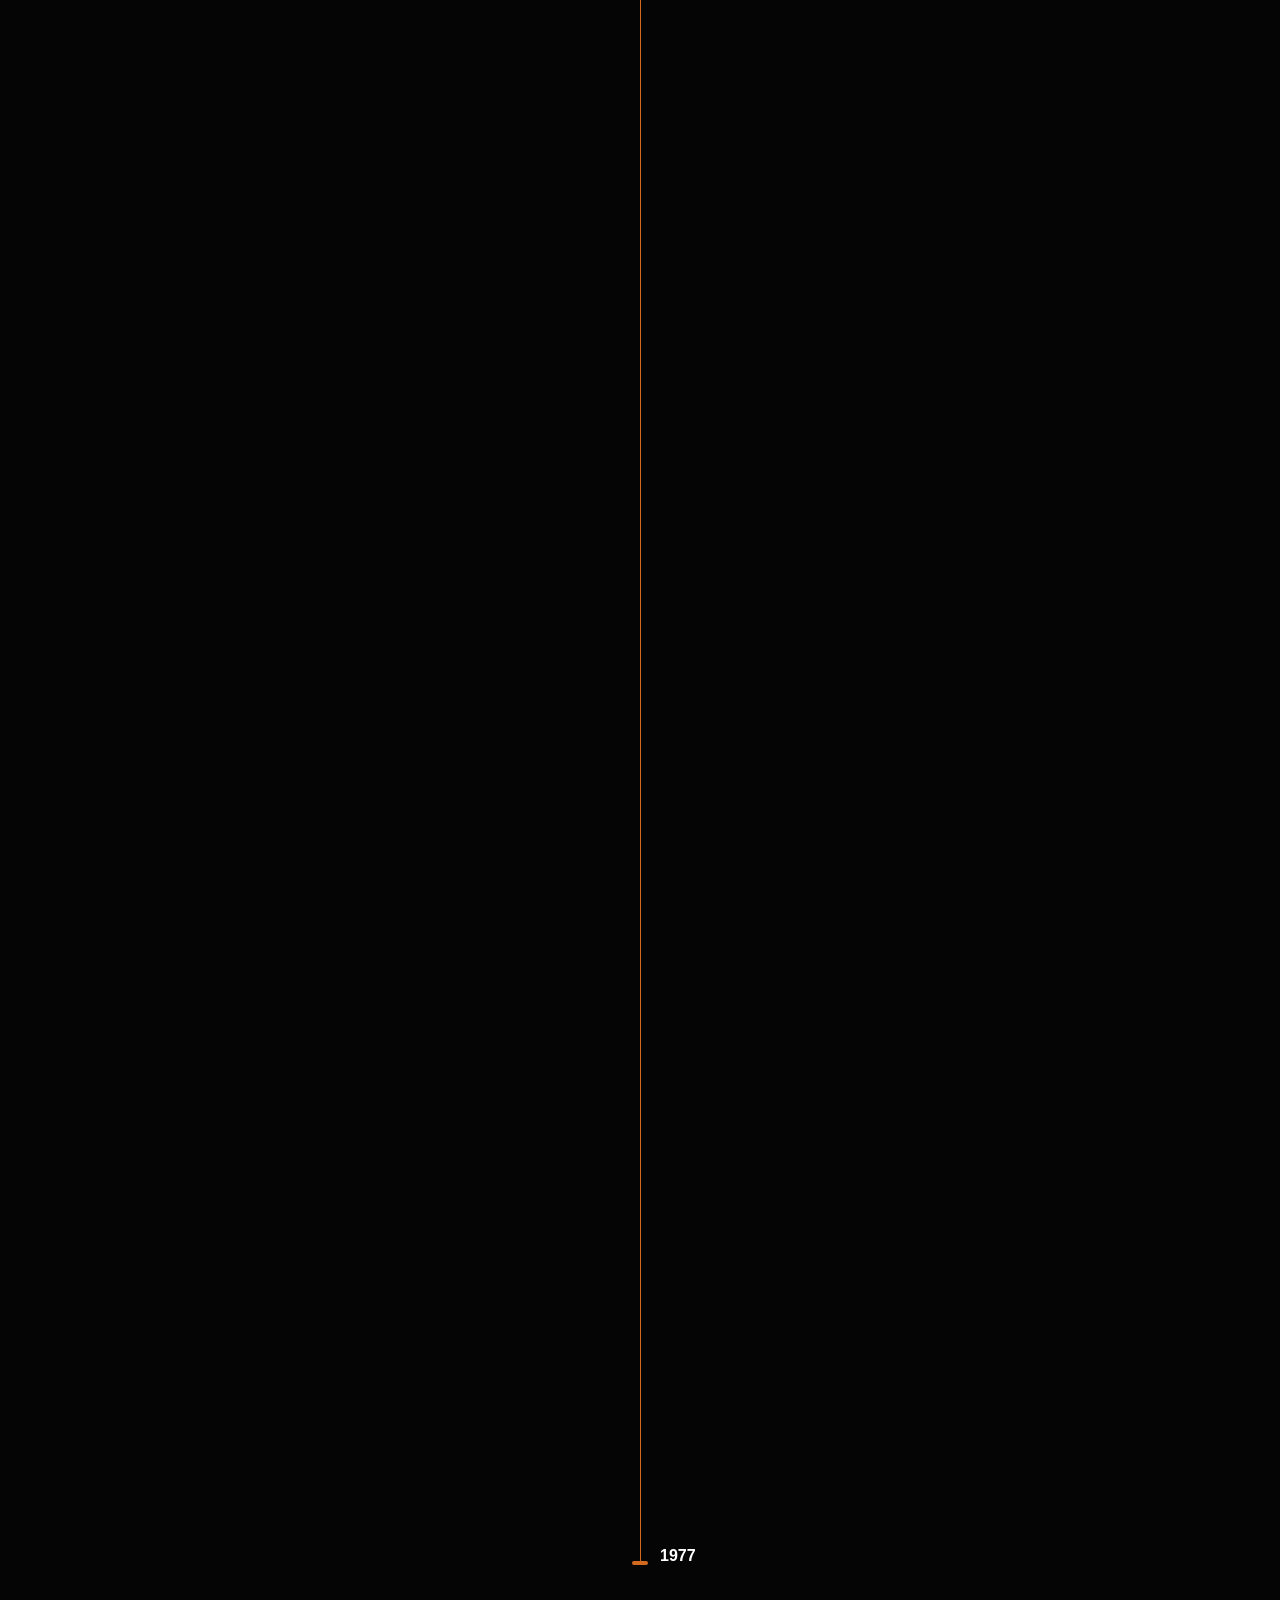
==== commit 92c6ed60: "Buttons in gemeinsamen Container gesetzt und tiefer positioniert" ====
--- a/about.html
+++ b/about.html
@@ -92,8 +92,10 @@
             </p>
         </div>
 
-        <button id="skillsbtn" class="nav-button">Timeline anzeigen</button>
-        <a href="assets/about/CV-Martin_Borth.pdf" download="CV-Martin_Borth.pdf" class="nav-button cv-download-button">CV herunterladen</a>
+        <div class="button-container-timeline">
+            <button id="skillsbtn" class="nav-button">Timeline anzeigen</button>
+            <a href="assets/about/CV-Martin_Borth.pdf" download="CV-Martin_Borth.pdf" class="nav-button cv-download-button">CV herunterladen</a>
+        </div>
     </div>
     
     <!-- LinkedIn Button (links) -->
--- a/about.css
+++ b/about.css
@@ -481,14 +481,20 @@
 }
 
 /* =========================================================
-     4. BUTTON (z. B. Skills anzeigen)
+     4. BUTTON CONTAINER & BUTTONS
      ========================================================= */
+.button-container-timeline {
+  position: absolute;
+  bottom: -700px;
+  left: 50%;
+  transform: translateX(-50%);
+  z-index: 999;
+  display: flex;
+  flex-direction: column;
+  gap: 20px;
+  align-items: center;
+}
 #skillsbtn {
-  position: absolute;
-  bottom: -580px;
-  margin-bottom: 150px;
-  right: auto;
-  z-index: 2;
   padding: 10px 20px;
   font-size: 0.8em;
   color: #fff;
@@ -509,11 +515,6 @@
 }
 
 .cv-download-button {
-  position: absolute;
-  bottom: -720px;
-  margin-bottom: 150px;
-  right: auto;
-  z-index: 2;
   padding: 10px 20px;
   font-size: 0.8em;
   color: #fff;
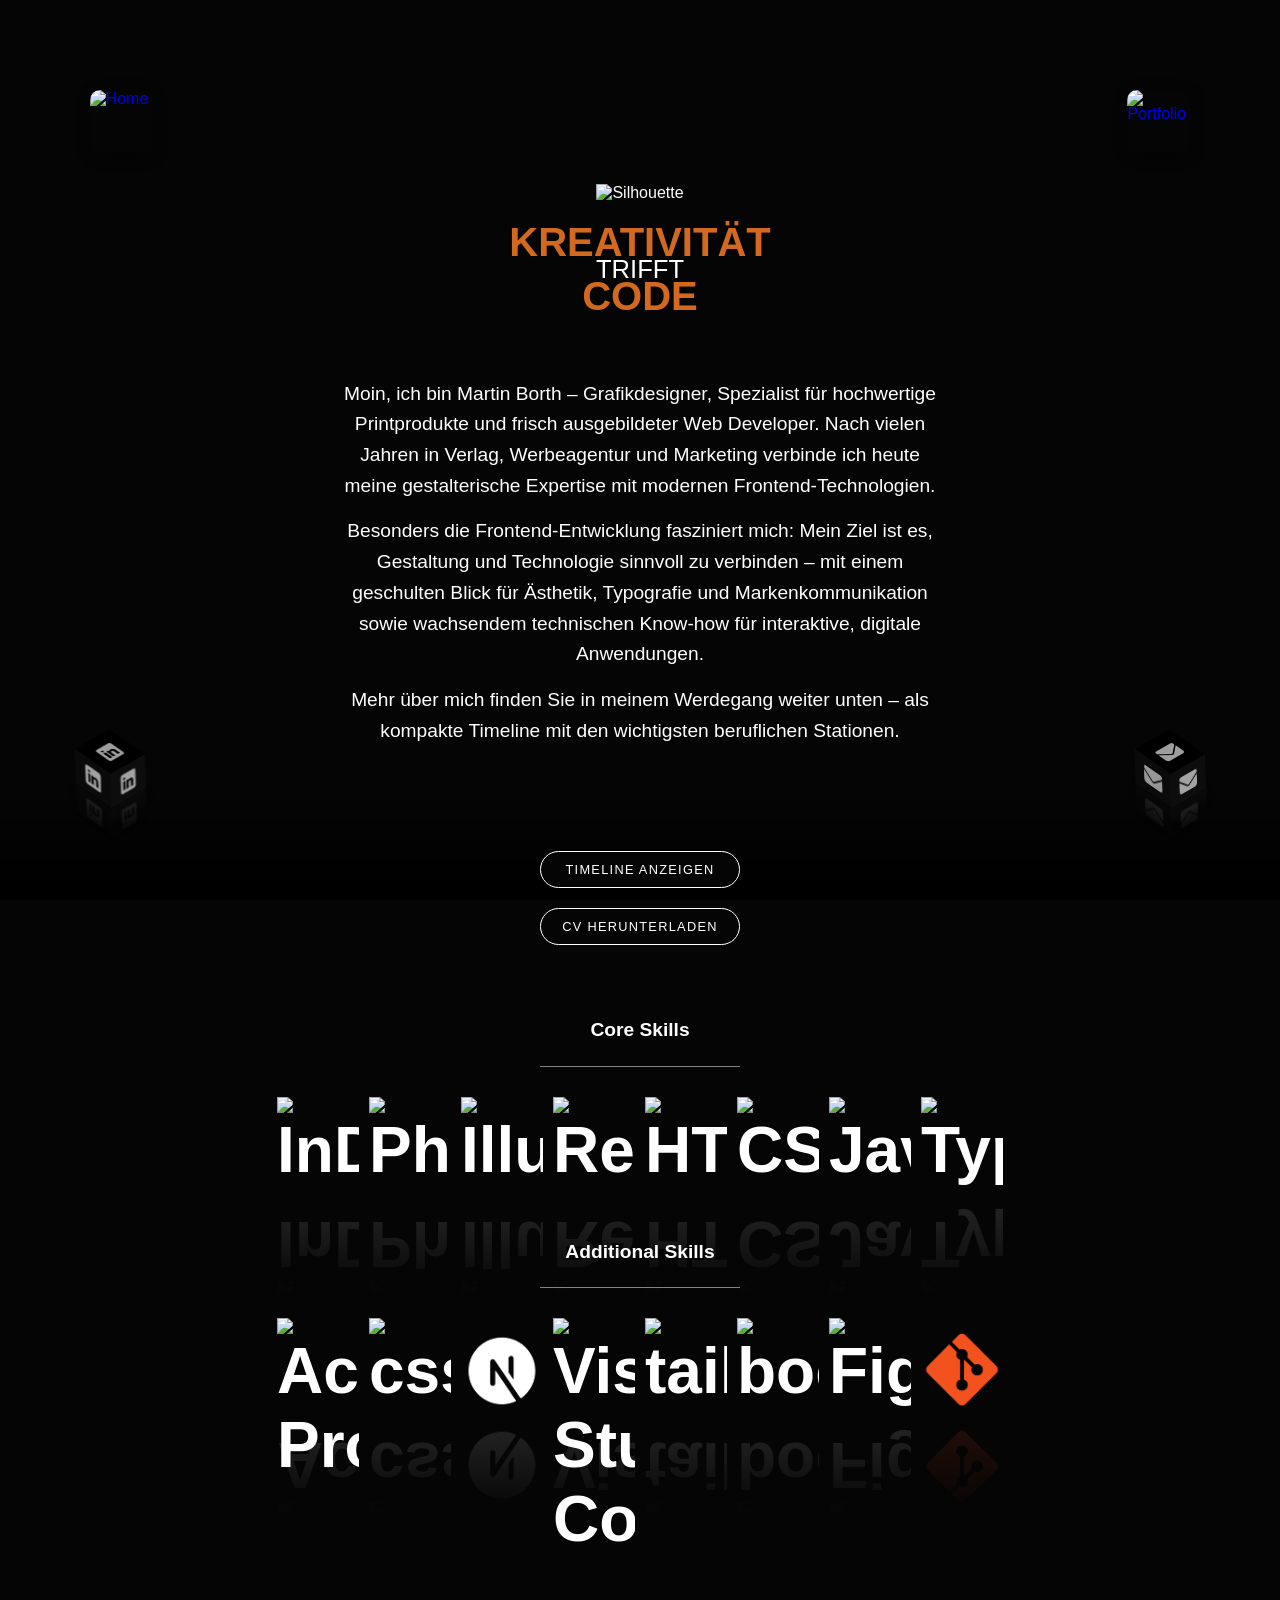
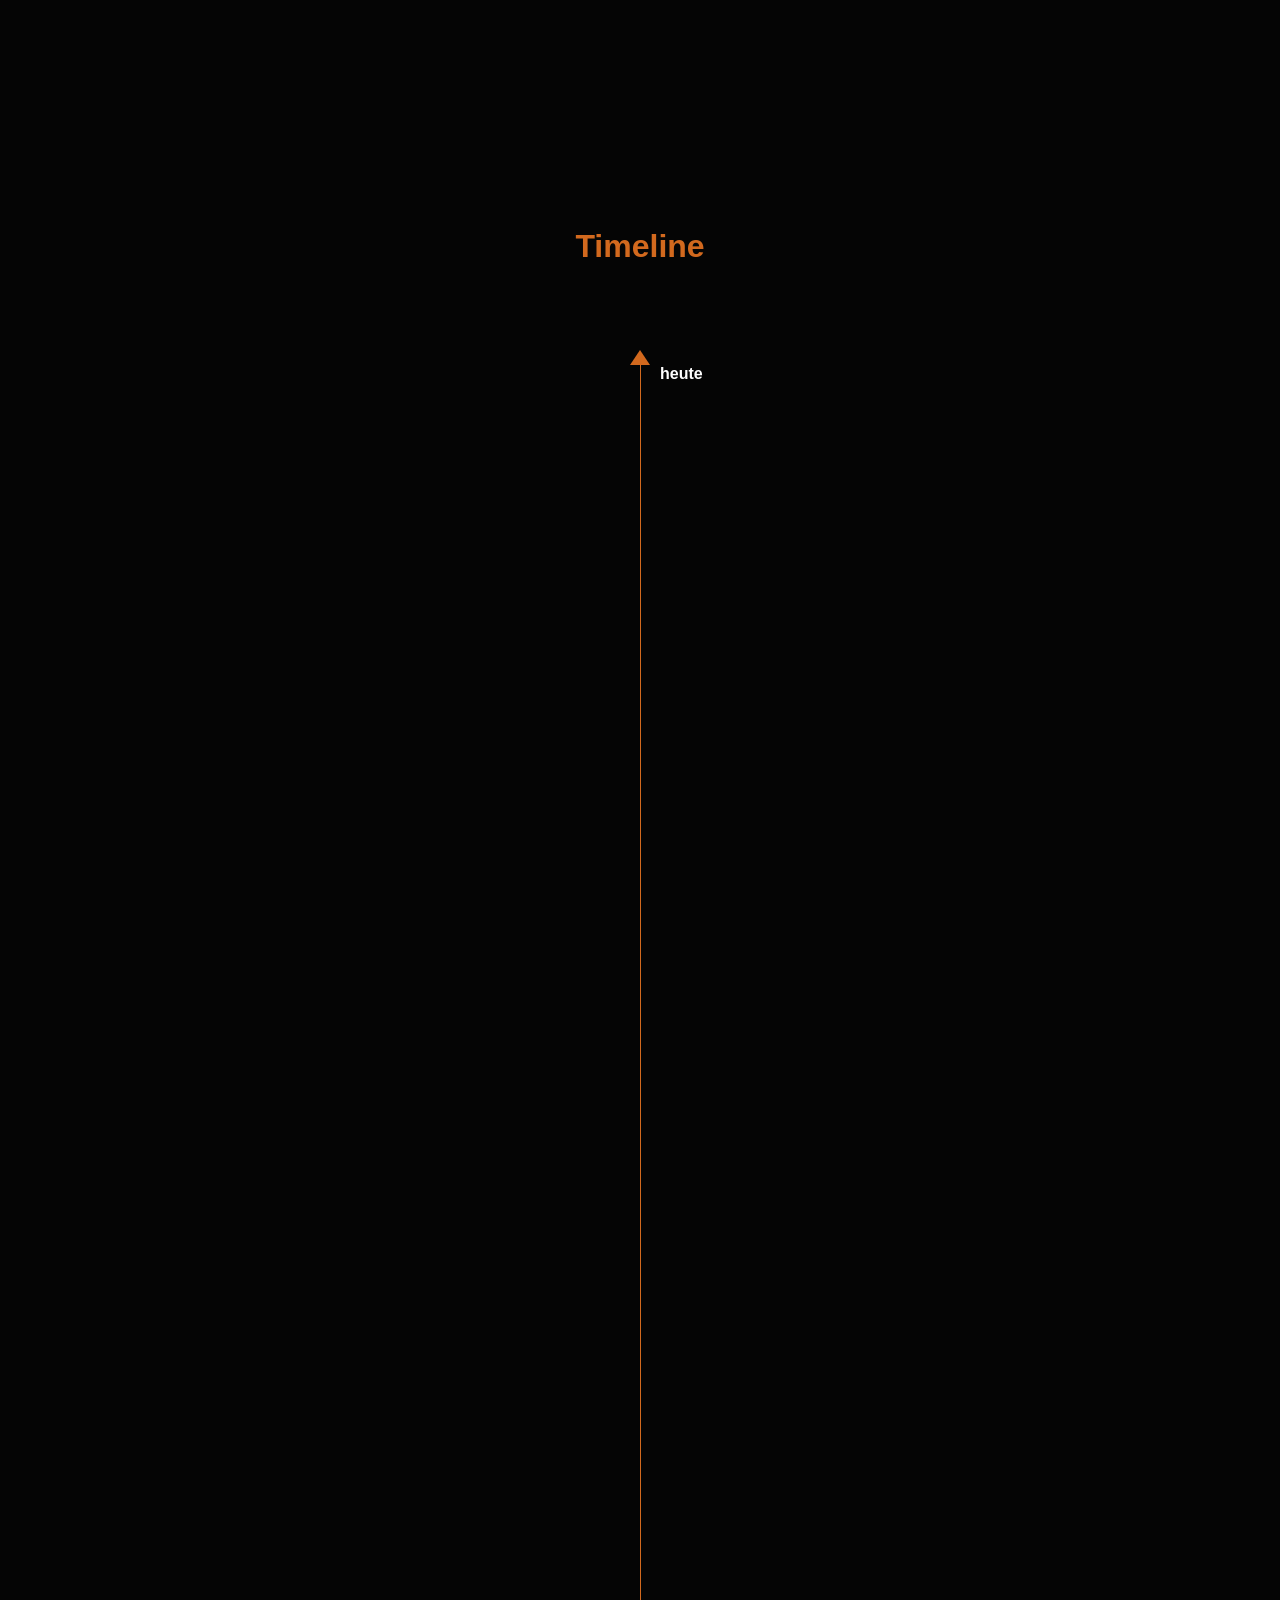
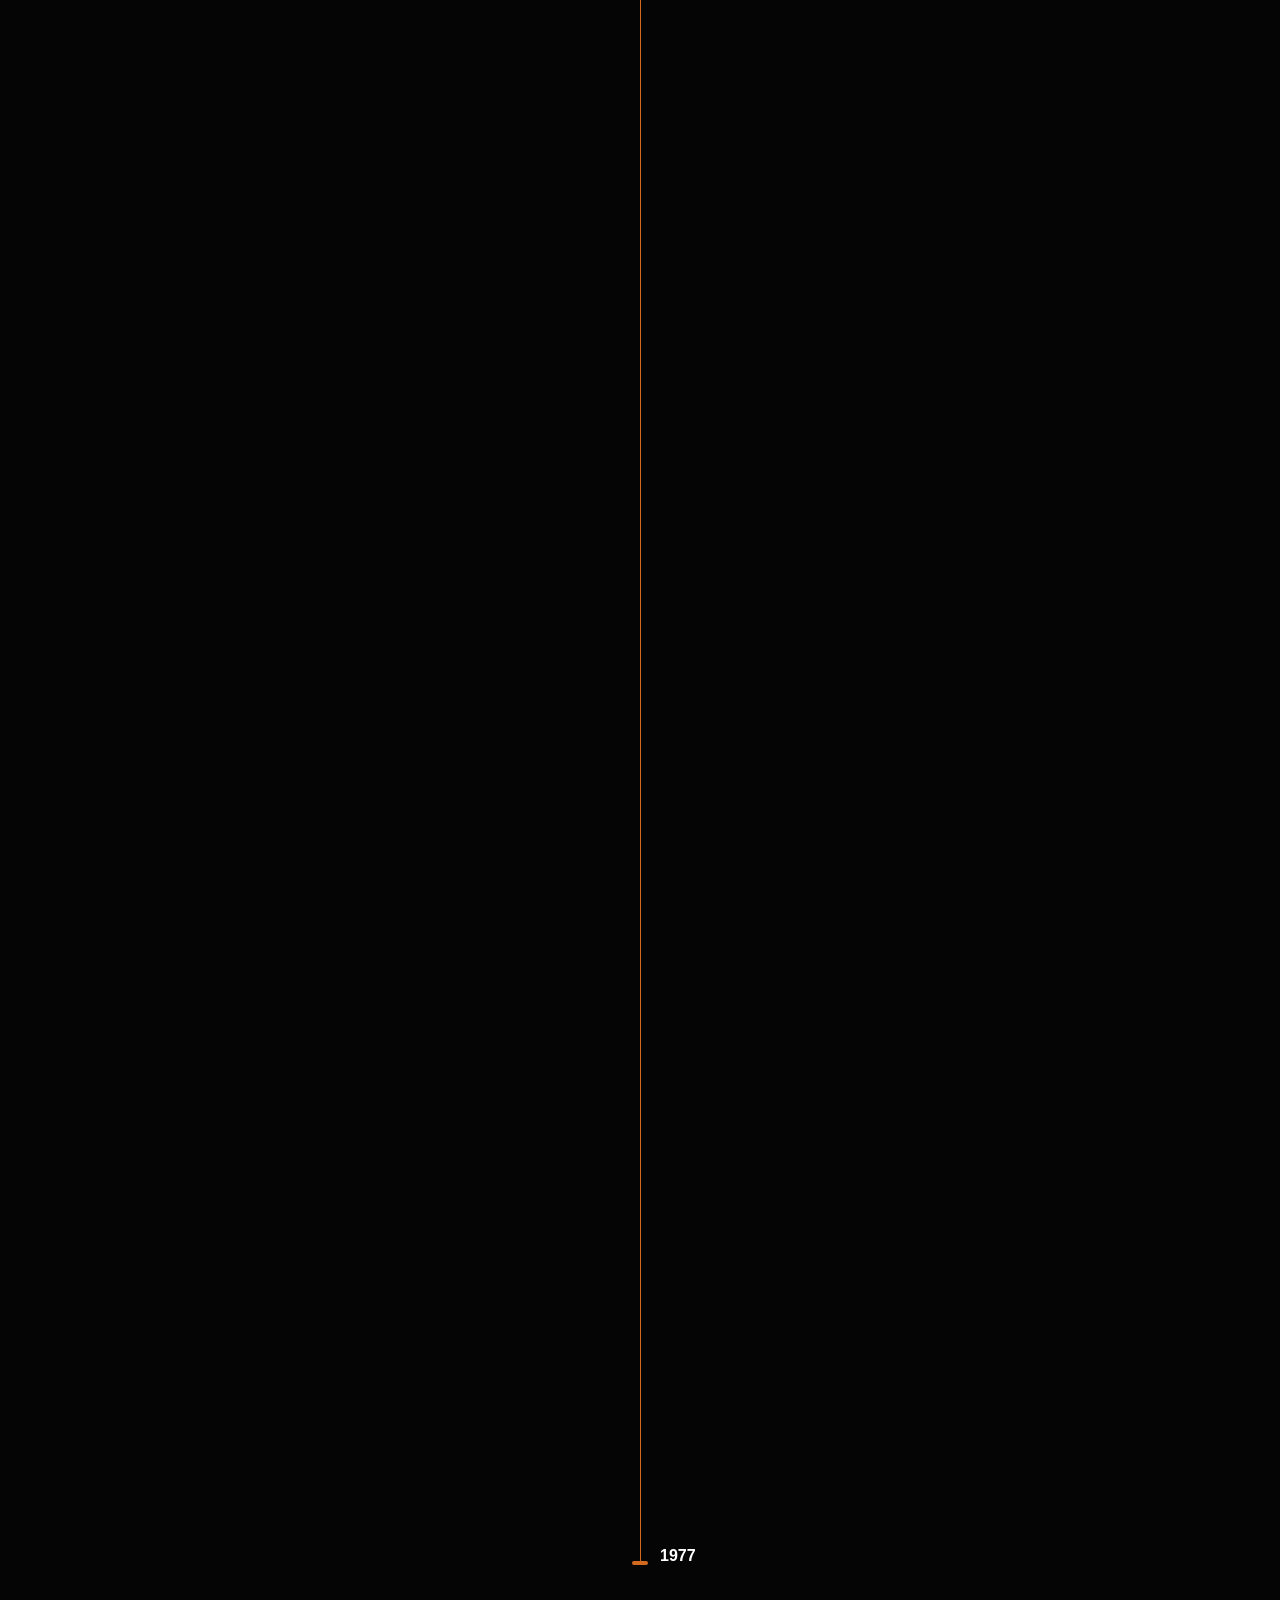
==== commit fe832626: "Update about.html and WattWillstDu assets" ====
--- a/about.html
+++ b/about.html
@@ -75,9 +75,9 @@
             <h2 class="head2">TRIFFT</h2>
             <h2 class="head3">CODE</h2>
             <p class="text1">
-                Moin, ich bin Martin Borth – Grafikdesigner und leidenschaftlicher Gestalter.
-                Nach vielen Jahren als Art Director in einem Verlag sowie Erfahrungen im Marketing und in klassischen
-                Werbeagenturen erweitere ich aktuell mein Profil durch eine Weiterbildung zum Web Developer an der DCI.
+                Moin, ich bin Martin Borth – Grafikdesigner, Spezialist für hochwertige Printprodukte und frisch
+    ausgebildeter Web Developer. Nach vielen Jahren in Verlag, Werbeagentur und Marketing verbinde ich
+    heute meine gestalterische Expertise mit modernen Frontend-Technologien.
             </p>
 
             <p class="text2">
@@ -184,10 +184,9 @@
                         DCI – Digital Career Institute GmbH, Vulkanstraße 1, 10367 Berlin<br>
                     </span><br>
                     <span class="timeline-text-short">Derzeit absolviere ich eine 14-monatige Weiterbildung in Webentwicklung...</span>
-                    <span class="timeline-text-full" style="display: none;">Derzeit absolviere ich eine 14-monatige Weiterbildung in Webentwicklung mit
-                    Fokus auf HTML, CSS, JavaScript, React, Node.js und Datenbanken. Zusätzlich erweitere ich meine
-                    Kenntnisse in Backend-Entwicklung, DevOps, Soft Skills und Englisch – mit dem
-                    Ziel, Design und Technologie nachhaltig zu verbinden.</span>
+                    <span class="timeline-text-full" style="display: none;">Ich habe die 14-monatige Weiterbildung in Webentwicklung mit Fokus auf HTML, CSS, JavaScript, React, Node.js
+                        und Datenbanken erfolgreich abgeschlossen. Zusätzlich habe ich meine Kenntnisse in Backend-Entwicklung,
+                        DevOps, Soft Skills und Englisch erweitert – mit dem Ziel, Design und Technologie nachhaltig zu verbinden.</span>
                     <br><button class="timeline-toggle-btn" onclick="toggleTimelineText(this)">Mehr Informationen</button>
                 </p>
             </div>
--- a/about.css
+++ b/about.css
@@ -192,8 +192,8 @@
   font-size: 18px;
   opacity: 0;
   /* Standard unsichtbar */
-  z-index: 5;
-  top: -35px;
+  z-index: -1;
+  top: 15px;
   left: 49.5%;
   transform: translateX(-50%);
   animation-duration: 3s;
@@ -485,7 +485,7 @@
      ========================================================= */
 .button-container-timeline {
   position: absolute;
-  bottom: -700px;
+  bottom: -450px;
   left: 50%;
   transform: translateX(-50%);
   z-index: 999;
@@ -493,6 +493,10 @@
   flex-direction: column;
   gap: 20px;
   align-items: center;
+}
+
+.button-container-timeline > * {
+  width: 200px;
 }
 #skillsbtn {
   padding: 10px 20px;
@@ -508,6 +512,7 @@
   overflow: hidden;
   border: 0.2vh ridge rgb(255, 255, 255);
   transition: background-color 1s ease-in-out, color 1s ease-in-out;
+  text-align: center;
 }
 
 #skillsbtn:hover {
@@ -530,7 +535,7 @@
   transition: background-color 1s ease-in-out, color 1s ease-in-out;
   text-decoration: none;
   display: inline-block;
-  margin-top: 20px;
+  text-align: center;
 }
 
 .cv-download-button:hover {
@@ -1664,27 +1669,45 @@
     padding-bottom: 100px;
   }
 
-  /* Button-Position optimieren */
-  #skillsbtn {
+  /* Button-Container für Mobile anpassen - perfekt zentriert */
+  .button-container-timeline {
     position: relative;
     bottom: auto;
-    margin-top: 20px;
-    margin-bottom: 40px;
-    font-size: 0.9em;
+    width: 100%;
+    display: flex;
+    flex-direction: column;
+    align-items: center;
+    justify-content: center;
+    margin-top: 30px;
+    margin-bottom: 60px;
+  }
+
+  .button-container-timeline > * {
+    width: 180px;
+    font-size: 0.75em;
+    margin-left: auto;
+    margin-right: auto;
+  }
+
+  #skillsbtn {
+    font-size: 0.75em;
   }
 
   .cv-download-button {
-    position: relative;
-    bottom: auto;
-    margin-top: 10px;
-    margin-bottom: 40px;
-    font-size: 0.9em;
-  }
-
-  /* Creative Icons reduziert anzeigen */
+    font-size: 0.75em;
+  }
+
+  /* Creative Icons reduziert anzeigen - KEIN Hover-Effekt auf Mobile */
   .creative-icon {
-    opacity: 0.7;
+    opacity: 0 !important;
     font-size: 14px;
+    animation: none !important;
+    display: none !important;
+  }
+
+  .creative-hover-container:hover .creative-icon {
+    opacity: 0 !important;
+    animation: none !important;
   }
 
   /* Weniger Icons anzeigen durch CSS-Selektion */
